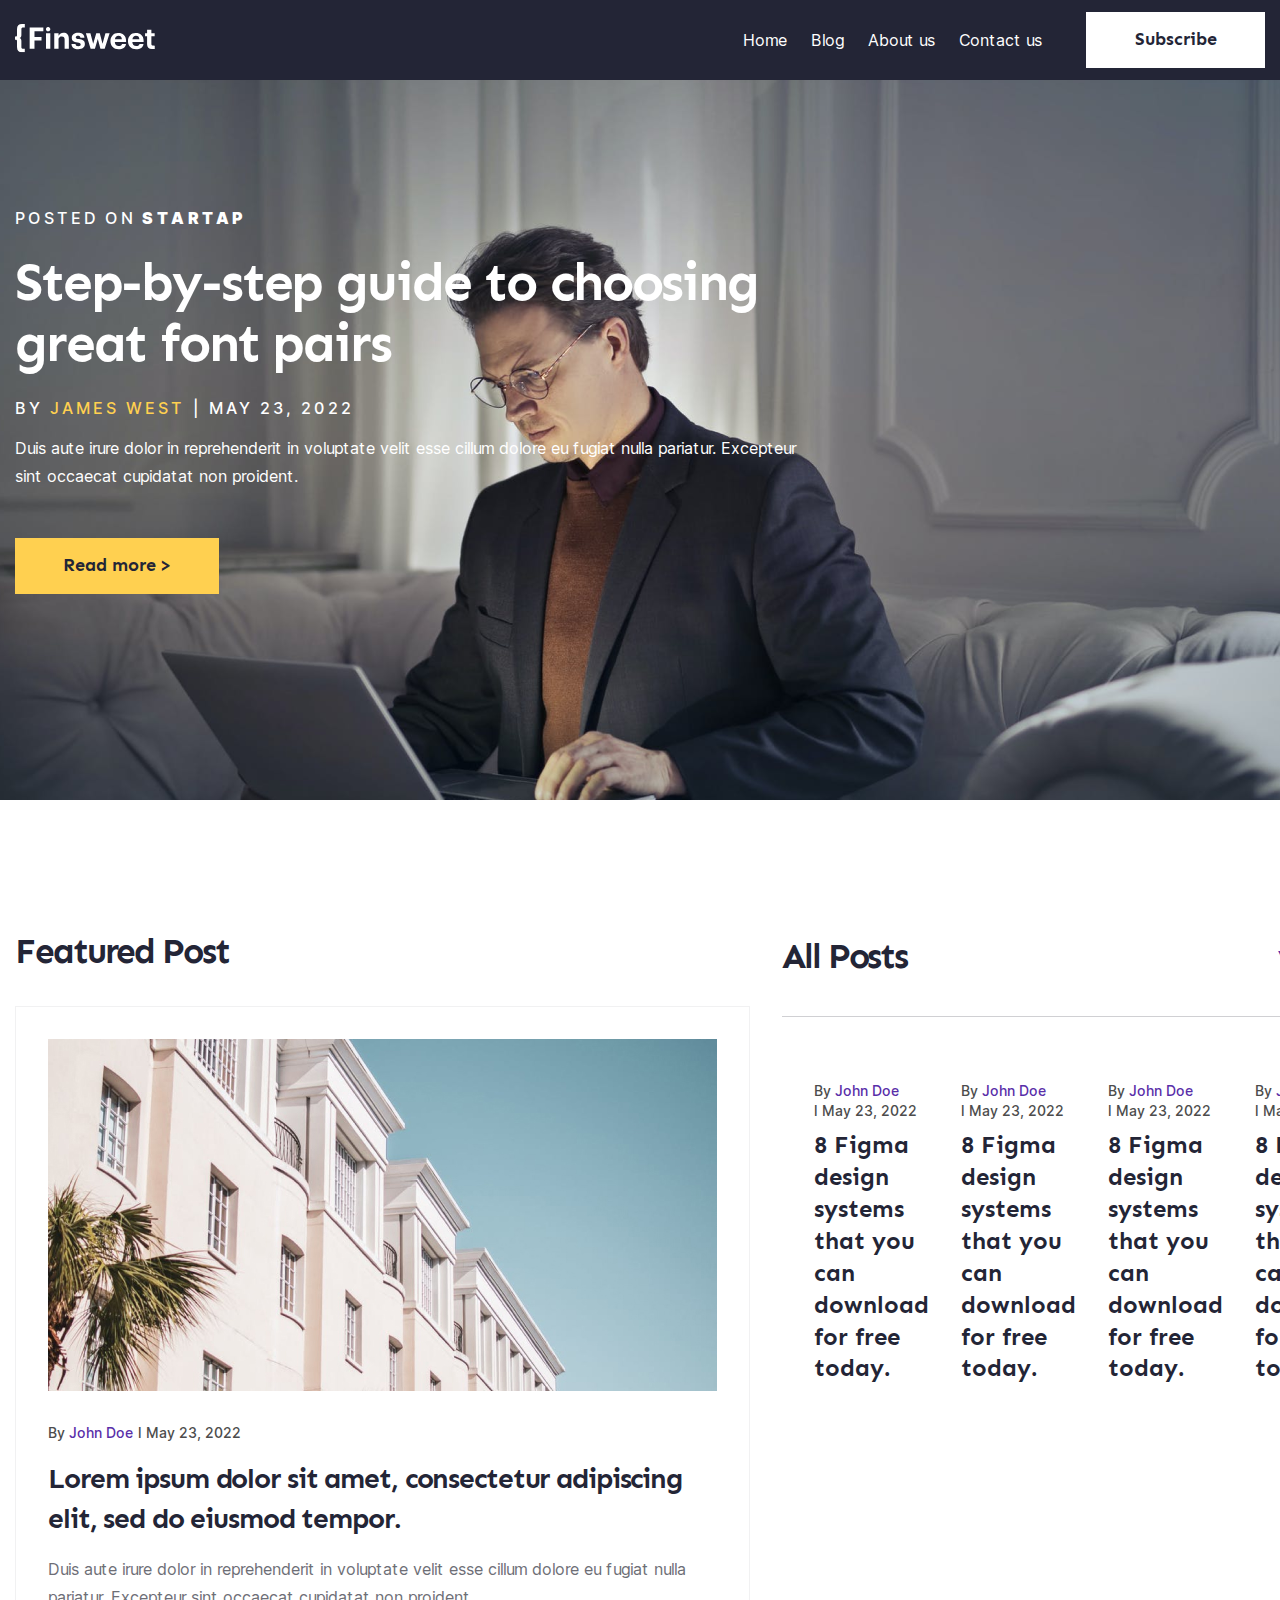
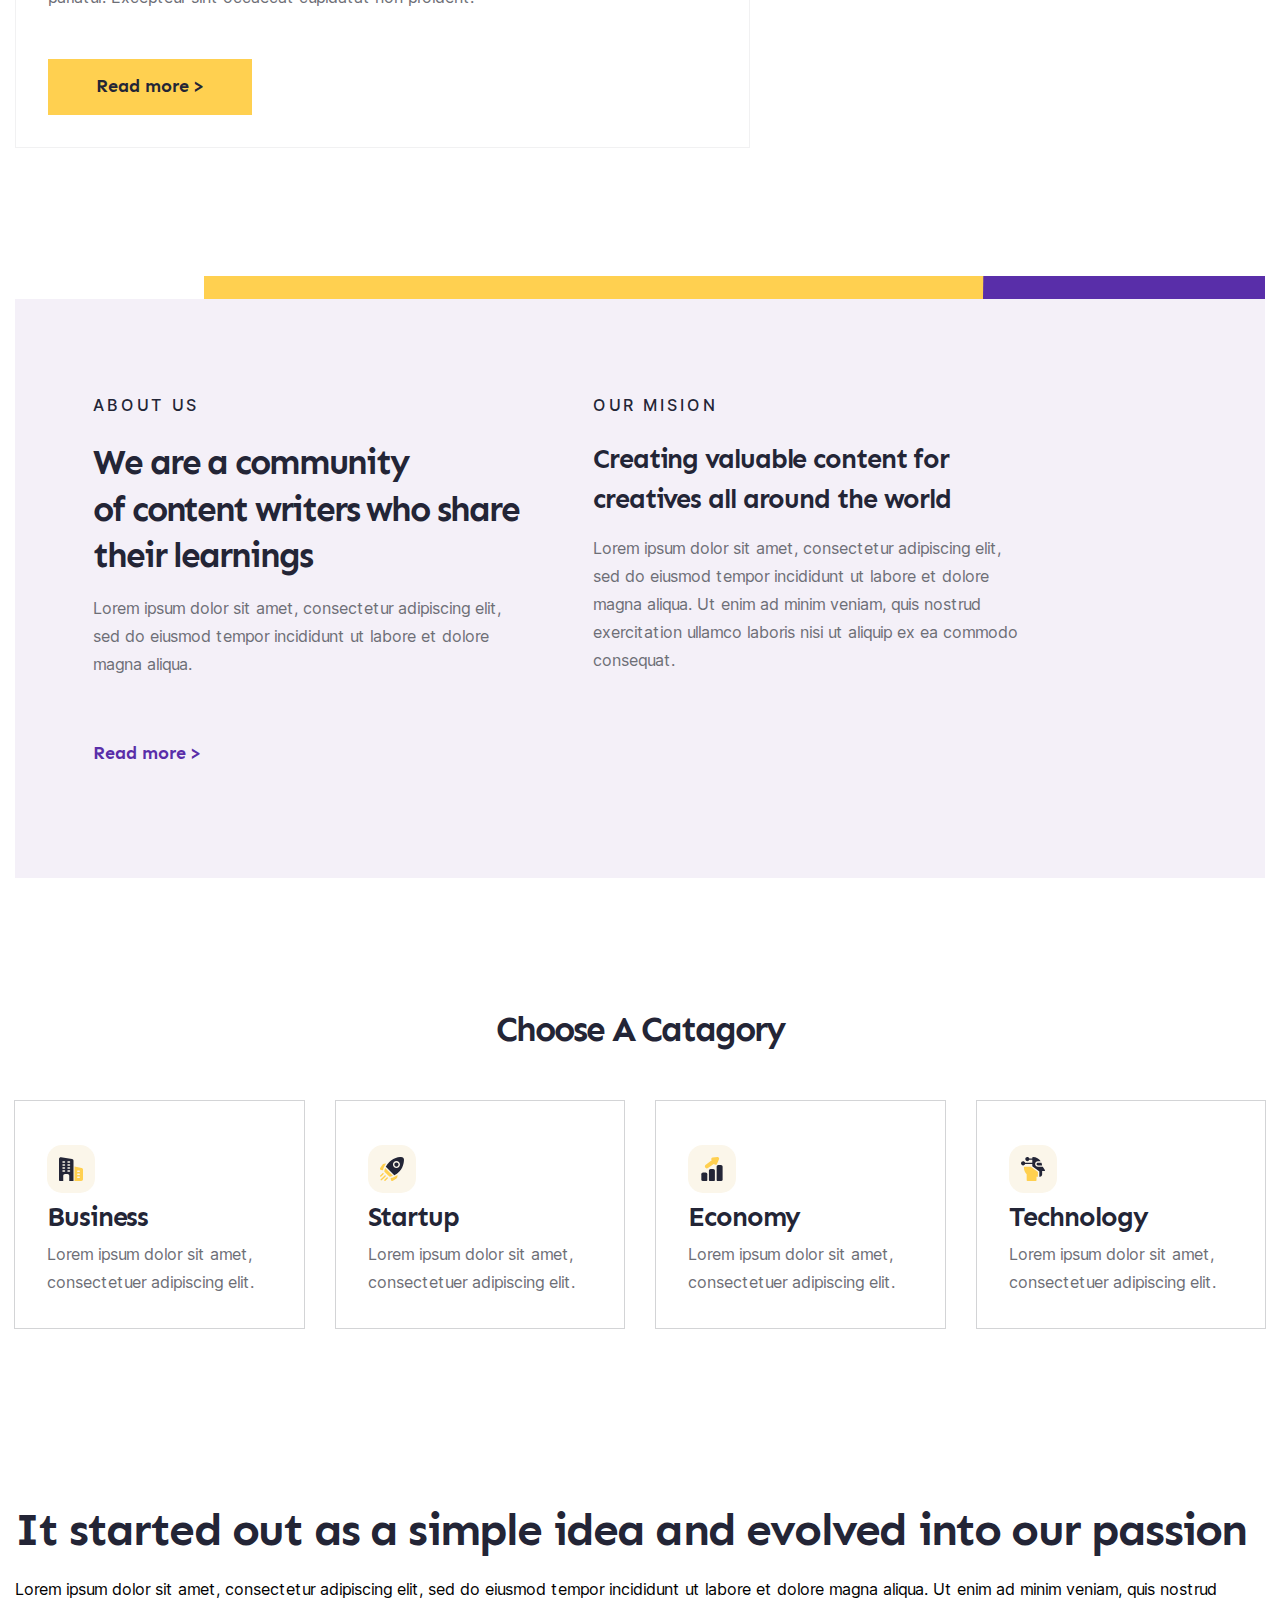
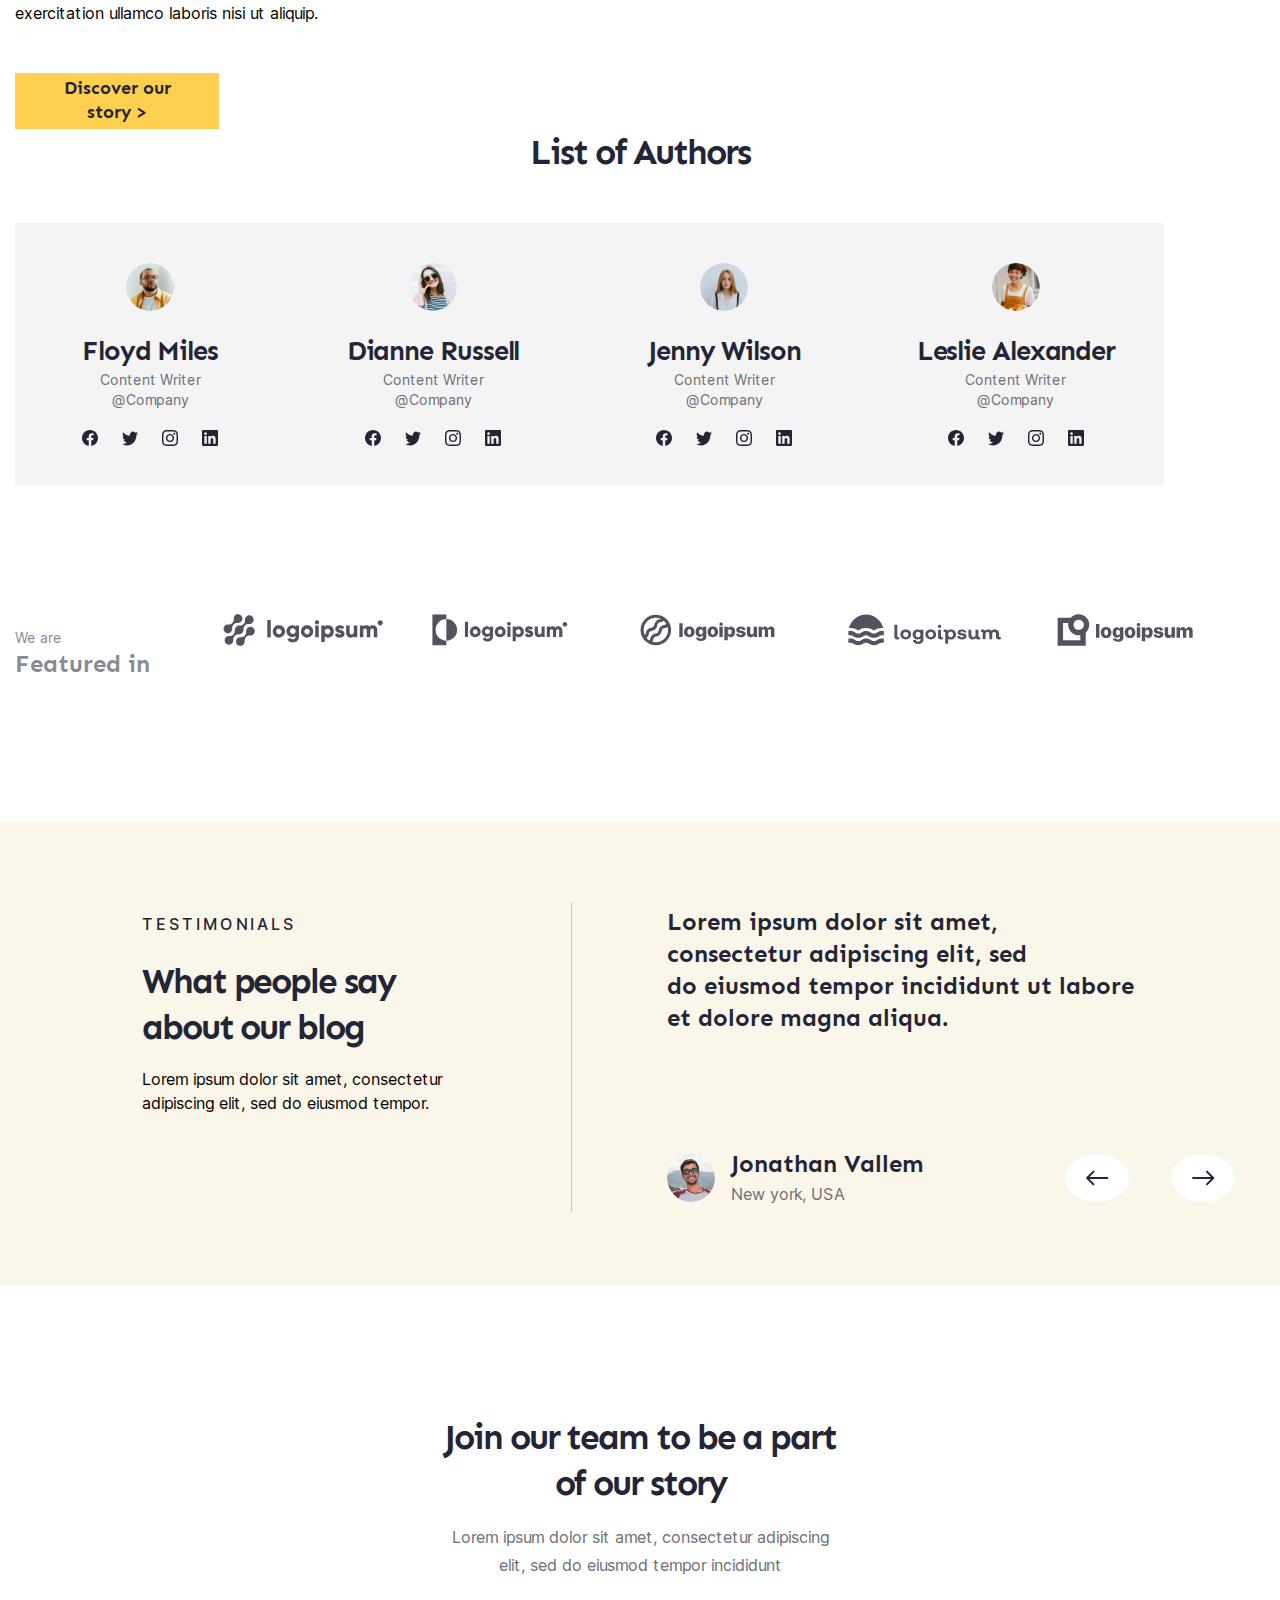
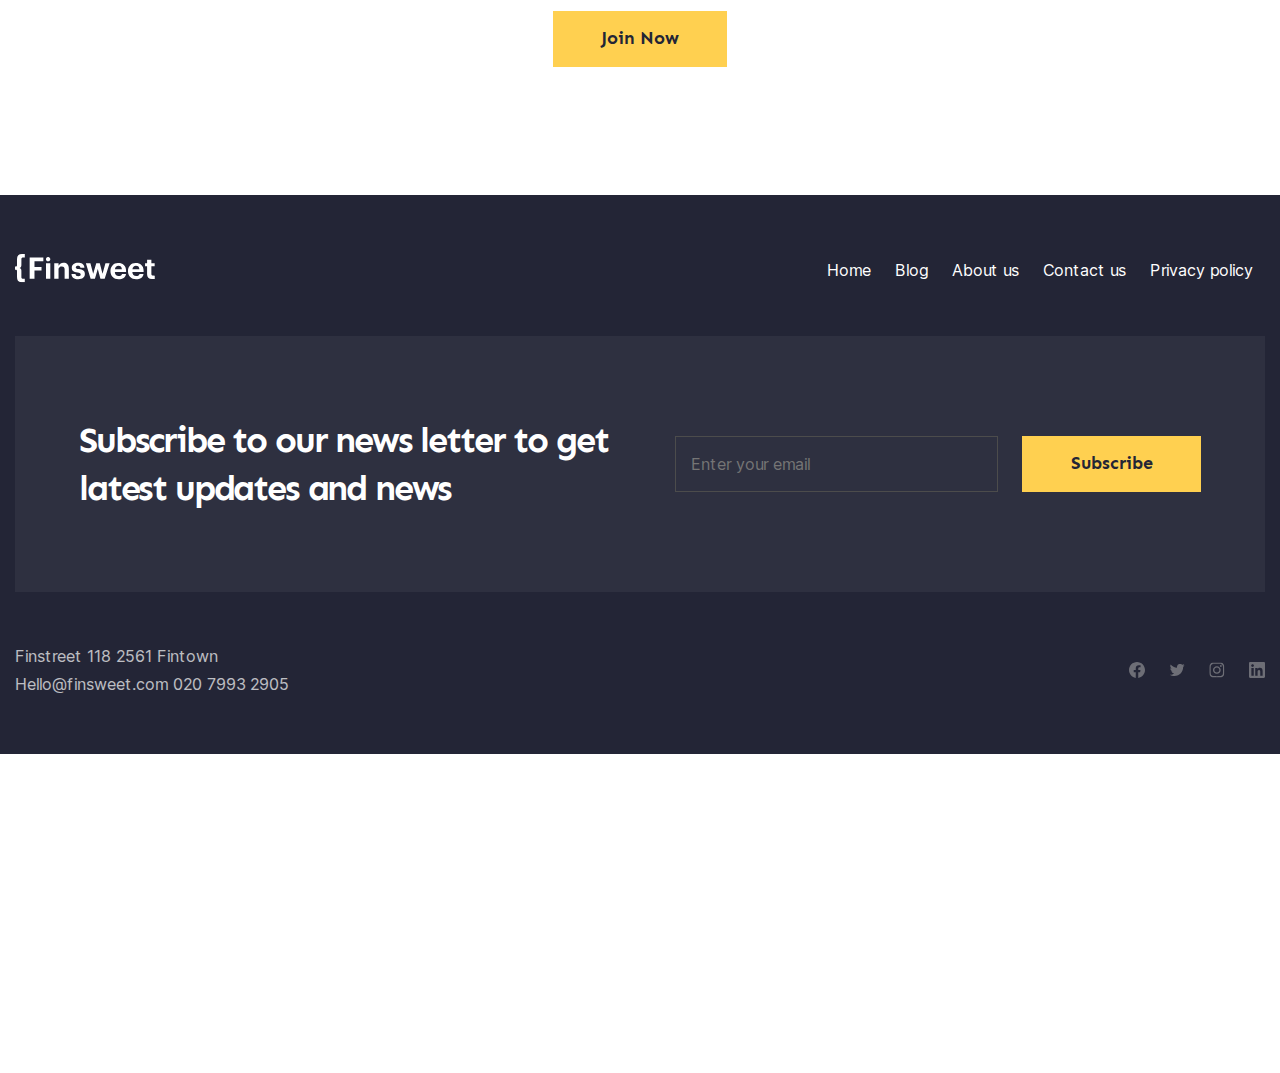
==== index.html @ 58b9c15f "Фул сайт" ====
<!DOCTYPE html>
<html lang="en">

<head>
    <meta charset="UTF-8">
    <meta name="viewport" content="width=device-width, initial-scale=1.0">
    <title>Finsweet</title>
    <link rel="stylesheet" href="css/normalize.css">
    <link rel="stylesheet" href="css/main.css">
    <script src="js/script.js" defer></script>
</head>

<body class="page-body">
    <header class="header">
        <div class="container header__container">
            <a href="/" class="logo">
                <svg width="140" height="29" viewBox="0 0 140 29" fill="none" xmlns="http://www.w3.org/2000/svg">
                    <g clip-path="url(#clip0_1201_532)">
                        <path
                            d="M139.752 21.6557V25.1203H136.846C133.745 25.0228 132.088 23.3481 132.088 20.2026V12.2899H130.059V9.25068H132.088V5.84814H136.376V9.21523H139.655V12.2456H136.376V19.7773C136.376 20.7962 136.58 21.6114 138.148 21.6114L139.752 21.6557Z"
                            fill="white" />
                        <path
                            d="M112.965 17.2163V16.9859C112.919 15.9668 113.074 14.9486 113.422 13.9896C113.77 13.0305 114.303 12.1496 114.992 11.3972C115.681 10.6449 116.512 10.0359 117.437 9.60515C118.362 9.17443 119.362 8.93046 120.382 8.88721C120.585 8.88721 120.798 8.88721 121.002 8.88721C125.051 8.88721 128.604 11.2442 128.604 16.8619V18.0581H117.351C117.466 20.6454 118.866 22.1075 121.223 22.1075C123.252 22.1075 124.2 21.2214 124.475 19.9277H128.525C128.028 23.3037 125.335 25.1821 121.073 25.1821C116.394 25.1467 112.965 22.1872 112.965 17.2163ZM124.387 15.3467C124.236 12.9897 123.049 11.8556 120.984 11.8556C118.919 11.8556 117.732 13.1315 117.44 15.3467H124.387Z"
                            fill="white" />
                        <path
                            d="M95.4573 17.2163V16.9859C95.4108 15.9683 95.5654 14.9514 95.9122 13.9935C96.259 13.0356 96.7912 12.1554 97.4783 11.4033C98.1654 10.6511 98.994 10.0418 99.9168 9.61008C100.839 9.17836 101.838 8.93272 102.856 8.88721C103.06 8.88721 103.272 8.88721 103.476 8.88721C107.526 8.88721 111.088 11.2442 111.088 16.8619V18.0581H99.8433C99.9585 20.6454 101.359 22.1075 103.716 22.1075C105.745 22.1075 106.693 21.2214 106.967 19.9277H111.017C110.512 23.3037 107.818 25.1821 103.556 25.1821C98.8864 25.1467 95.4573 22.1872 95.4573 17.2163ZM106.879 15.3467C106.728 12.9897 105.541 11.8556 103.476 11.8556C101.412 11.8556 100.26 13.167 99.932 15.3378L106.879 15.3467Z"
                            fill="white" />
                        <path
                            d="M70.8867 9.21533H75.4234L78.1968 19.7242L81.2361 9.21533H84.7804L87.5272 19.7242L90.4513 9.21533H94.607L89.6804 24.828H85.4272L82.769 15.028L79.9247 24.828H75.6184L70.8867 9.21533Z"
                            fill="white" />
                        <path
                            d="M56.4688 19.9191H60.5181C60.7042 21.328 61.4042 22.1343 63.265 22.1343C64.9308 22.1343 65.7017 21.5052 65.7017 20.4331C65.7017 19.3609 64.8156 18.909 62.5472 18.59C58.3915 17.9609 56.7877 16.7647 56.7877 13.7166C56.7877 10.4647 59.765 8.85205 62.9903 8.85205C66.4548 8.85205 69.0688 10.1103 69.4409 13.6989H65.4447C65.4192 13.4215 65.339 13.1518 65.2087 12.9056C65.0784 12.6593 64.9006 12.4414 64.6855 12.2642C64.4705 12.0871 64.2225 11.9543 63.9559 11.8736C63.6892 11.7928 63.4092 11.7657 63.132 11.7938H62.9991C61.5991 11.7938 60.7839 12.4495 60.7839 13.4065C60.7839 14.3634 61.5371 14.7799 63.8232 15.1077C67.7042 15.6926 69.8751 16.6761 69.8751 20.0166C69.8751 23.3571 67.4206 25.147 63.3093 25.147C59.1979 25.147 56.5839 23.2951 56.4688 19.9191Z"
                            fill="white" />
                        <path
                            d="M39.2617 9.21514H43.5503V11.6873C44.0337 10.7799 44.7674 10.0304 45.6643 9.52772C46.5612 9.02509 47.5835 8.79051 48.6098 8.85185C51.6491 8.85185 53.8554 10.7038 53.8554 14.9303V24.8632H49.6199V15.5506C49.6199 13.4329 48.7959 12.4227 46.882 12.4227C46.4774 12.3875 46.0699 12.4325 45.6829 12.5552C45.2958 12.6779 44.9368 12.8758 44.6264 13.1376C44.316 13.3995 44.0604 13.72 43.8742 14.0809C43.688 14.4417 43.5749 14.8358 43.5415 15.2405C43.5193 15.4288 43.5193 15.6192 43.5415 15.8076V24.8278H39.2617V9.21514Z"
                            fill="white" />
                        <path
                            d="M30.9858 5.28988C30.9703 4.86229 31.0819 4.4397 31.3067 4.07562C31.5315 3.71153 31.8592 3.42233 32.2484 3.24462C32.6377 3.06691 33.0709 3.00868 33.4932 3.07731C33.9155 3.14594 34.308 3.33834 34.6209 3.63016C34.9338 3.92197 35.1531 4.30007 35.2511 4.71659C35.349 5.13311 35.3211 5.56932 35.171 5.96998C35.0208 6.37065 34.7552 6.71776 34.4076 6.96737C34.0601 7.21697 33.6463 7.35785 33.2187 7.37216H33.139C32.8736 7.38896 32.6074 7.35319 32.3559 7.2669C32.1043 7.18062 31.8723 7.04551 31.673 6.86934C31.4738 6.69317 31.3113 6.4794 31.1949 6.24028C31.0785 6.00117 31.0105 5.74143 30.9947 5.47596C30.9873 5.41422 30.9843 5.35204 30.9858 5.28988ZM30.9858 9.2152H35.3187V24.8279H31.0035L30.9858 9.2152Z"
                            fill="white" />
                        <path
                            d="M14.6562 3.49121H28.355V7.27476H19.4942V12.9191H26.5119V16.5608H19.4854V24.8279H14.6562V3.49121Z"
                            fill="white" />
                        <path
                            d="M6.38861 10.4734C6.38861 11.8114 6.38861 13.4418 4.54557 14.1063C6.43291 14.7532 6.38861 16.1266 6.38861 17.562V22.8785C6.38861 23.8886 6.7962 24.5 7.52279 24.6506C7.68244 24.7045 7.85064 24.7285 8.01899 24.7215H9.79114V28.2658H6.86709C3.7481 28.2658 2.02911 26.4937 2.02911 23.2063V16.9152C2.00699 16.5922 1.86458 16.2893 1.63 16.0662C1.39541 15.8431 1.08571 15.716 0.762025 15.7101H0V12.6H0.762025C1.09216 12.5956 1.40796 12.4644 1.64388 12.2334C1.87981 12.0024 2.01776 11.6895 2.02911 11.3595V4.97975C2.02911 1.74557 3.71266 0 6.86709 0H9.81772V3.49114H8.04557C7.87702 3.49163 7.70958 3.51854 7.54937 3.57089C6.82278 3.75696 6.41519 4.35949 6.41519 5.34304L6.38861 10.4734Z"
                            fill="white" />
                    </g>
                    <defs>
                        <clipPath id="clip0_1201_532">
                            <rect width="140" height="28.3544" fill="white" />
                        </clipPath>
                    </defs>
                </svg>
            </a>
            <div class="header__content">
                <nav class="nav">
                    <ul class="list-reset nav__list">
                        <li class="nav__item">
                            <a href="/" class="nav__link">Home</a>
                        </li>
                        <li class="nav__item">
                            <a href="/blog.html" class="nav__link">Blog</a>
                        </li>
                        <li class="nav__item">
                            <a href="/about-us.html" class="nav__link">About us</a>
                        </li>
                        <li class="nav__item">
                            <a href="/contact-us.html" class="nav__link">Contact us</a>
                        </li>
                    </ul>
                </nav>
                <div class="burger__container">
                    <div class="burger">
                        <span class="burger__line"></span>
                        <span class="burger__line"></span>
                        <span class="burger__line"></span>
                    </div>
                </div>
                <button class="btn btn-reset subscribe-btn header__btn">Subscribe</button>
            </div>
        </div>
    </header>
    <main class="page">
        <section class="hero">
            <div class="container">
                <div class="hero__content">
                    <div class="hero__text">
                        <h3 class="title title--16">
                            POSTED ON&nbsp;<span class="startap">STARTAP</span>
                        </h3>
                        <h1 class="title title--56">
                            Step-by-step guide to&nbsp;choosing great font pairs
                        </h1>
                        <h3 class="title title--16 title--mb-16">
                            By&nbsp;<span class="author-james">James West</span>&nbsp;| May&nbsp;23, 2022
                        </h3>
                        <p class="hero__descr">
                            Duis aute irure dolor in reprehenderit in voluptate velit esse cillum dolore eu fugiat nulla
                            pariatur. Excepteur sint occaecat cupidatat non proident.
                        </p>
                    </div>
                    <a href="#!" class="btn btn-reset read-more-btn">
                        Read more&nbsp;>
                    </a>
                </div>
            </div>
        </section>
        <section class="posts">
            <div class="container posts__container">
                <div class="featured-posts">
                    <h2 class="title title--36">
                        Featured Post
                    </h2>
                    <div class="featured-post">
                        <img src="img/post-image.jpg" srcset="img/post-image_2x.jpg 2x" aria-hidden="true" width="669"
                            height="352" loading="lazy" alt="" class="post__image">
                        <div class="featured-post__content">
                            <h4 class="title author-title">
                                By&nbsp;<span class="author-john">John Doe</span> l&nbsp;May&nbsp;23, 2022
                            </h4>
                            <h3 class="title post__title">
                                Lorem ipsum dolor sit amet, consectetur adipiscing elit, sed do&nbsp;eiusmod tempor.
                            </h3>
                            <p class="post__descr">
                                Duis aute irure dolor in&nbsp;reprehenderit in&nbsp;voluptate velit esse cillum dolore
                                eu&nbsp;fugiat nulla pariatur. Excepteur sint occaecat cupidatat non proident.
                            </p>
                            <a href="#!" class="btn btn-reset read-more-btn">
                                Read more&nbsp;>
                            </a>
                        </div>
                    </div>
                </div>
                <div class="all-posts">
                    <div class="all-posts__title">
                        <h2 class="title title--36">
                            All Posts
                        </h2>
                        <a href="#!" class="link-reset btn view-all-btn">View all</a>
                    </div>
                    <ul class="list-reset posts__list">
                        <li class="post__item">
                            <article class="post__card">
                                <h4 class="title author-title">
                                    By&nbsp;<span class="author-john">John Doe</span>
                                    l&nbsp;May&nbsp;23, 2022
                                </h4>
                                <p class="post-card__descr">
                                    <a href="/blog.html" class="link-reset post__link">
                                        8&nbsp;Figma design systems that you can download for free today.
                                    </a>
                                </p>
                            </article>
                        </li>
                        <li class="post__item">
                            <article class="post__card">
                                <h4 class="title author-title">
                                    By&nbsp;<span class="author-john">John Doe</span>
                                    l&nbsp;May&nbsp;23, 2022
                                </h4>
                                <p class="post-card__descr">
                                    <a href="/blog.html" class="link-reset post__link">
                                        8&nbsp;Figma design systems that you can download for free today.
                                    </a>
                                </p>
                            </article>
                        </li>
                        <li class="post__item">
                            <article class="post__card">
                                <h4 class="title author-title">
                                    By&nbsp;<span class="author-john">John Doe</span>
                                    l&nbsp;May&nbsp;23, 2022
                                </h4>
                                <p class="post-card__descr">
                                    <a href="/blog.html" class="link-reset post__link">
                                        8&nbsp;Figma design systems that you can download for free today.
                                    </a>
                                </p>
                            </article>
                        </li>
                        <li class="post__item">
                            <article class="post__card">
                                <h4 class="title author-title">
                                    By&nbsp;<span class="author-john">John Doe</span>
                                    l&nbsp;May&nbsp;23, 2022
                                </h4>
                                <p class="post-card__descr">
                                    <a href="/blog.html" class="link-reset post__link">
                                        8&nbsp;Figma design systems that you can download for free today.
                                    </a>
                                </p>
                            </article>
                        </li>
                    </ul>
                </div>
            </div>
        </section>
        <section class="about-us">
            <div class="container about-us__container">
                <div class="rects__container">
                    <svg width="1061" height="23" viewBox="0 0 1061 23" fill="none" xmlns="http://www.w3.org/2000/svg">
                        <path d="M0 23H843L842.094 0H0V23Z" fill="#FFD050" />
                        <path d="M779 23H1061V0H779.303L779 23Z" fill="#592EA9" />
                    </svg>
                </div>
                <div class="about-us__content">
                    <div class="about__card">
                        <h4 class="title title--16">ABOUT US</h4>
                        <h3 class="title title--36">We&nbsp;are a&nbsp;community of&nbsp;content writers who share their
                            learnings</h3>
                        <p class="about__descr">Lorem ipsum dolor sit amet, consectetur adipiscing elit, sed
                            do&nbsp;eiusmod tempor incididunt ut&nbsp;labore et&nbsp;dolore magna aliqua.</p>
                        <button class="btn btn-reset read-more-btn">
                            Read more&nbsp;>
                        </button>
                    </div>
                    <div class="about__card">
                        <h4 class="title title--16">Our mision</h4>
                        <h3 class="title title--28">Creating valuable content for creatives all around the world</h3>
                        <p class="about__descr">Lorem ipsum dolor sit amet, consectetur adipiscing elit, sed
                            do&nbsp;eiusmod tempor incididunt ut&nbsp;labore et&nbsp;dolore magna aliqua. Ut&nbsp;enim
                            ad&nbsp;minim veniam, quis nostrud exercitation ullamco laboris nisi ut&nbsp;aliquip
                            ex&nbsp;ea&nbsp;commodo consequat.</p>
                    </div>
                </div>
            </div>
        </section>
        <section class="categories">
            <div class="container categories__container">
                <h2 class="title title--36">Choose A&nbsp;Catagory</h2>
                <ul class="list-reset categories__list">
                    <li class="categories__item business">
                        <svg width="48" height="48" viewBox="0 0 48 48" fill="none" xmlns="http://www.w3.org/2000/svg">
                            <path
                                d="M25.0305 13.914L14.04 12.2445C13.53 12.165 13.0095 12.3045 12.6195 12.6345C12.2295 12.975 12 13.464 12 13.974V35.0445C12 35.595 12.45 36.045 13.0005 36.045H16.251V30.795C16.251 29.8245 17.031 29.0445 18.0015 29.0445H20.502C21.4725 29.0445 22.2525 29.8245 22.2525 30.795V36.045H26.502V15.645C26.5005 14.784 25.8795 14.055 25.0305 13.914ZM17.5005 26.7945H16.0005C15.5865 26.7945 15.2505 26.4585 15.2505 26.0445C15.2505 25.6305 15.5865 25.2945 16.0005 25.2945H17.5005C17.9145 25.2945 18.2505 25.6305 18.2505 26.0445C18.2505 26.4585 17.9145 26.7945 17.5005 26.7945ZM17.5005 23.7945H16.0005C15.5865 23.7945 15.2505 23.4585 15.2505 23.0445C15.2505 22.6305 15.5865 22.2945 16.0005 22.2945H17.5005C17.9145 22.2945 18.2505 22.6305 18.2505 23.0445C18.2505 23.4585 17.9145 23.7945 17.5005 23.7945ZM17.5005 20.7945H16.0005C15.5865 20.7945 15.2505 20.4585 15.2505 20.0445C15.2505 19.6305 15.5865 19.2945 16.0005 19.2945H17.5005C17.9145 19.2945 18.2505 19.6305 18.2505 20.0445C18.2505 20.4585 17.9145 20.7945 17.5005 20.7945ZM17.5005 17.7945H16.0005C15.5865 17.7945 15.2505 17.4585 15.2505 17.0445C15.2505 16.6305 15.5865 16.2945 16.0005 16.2945H17.5005C17.9145 16.2945 18.2505 16.6305 18.2505 17.0445C18.2505 17.4585 17.9145 17.7945 17.5005 17.7945ZM22.5 26.7945H21C20.586 26.7945 20.25 26.4585 20.25 26.0445C20.25 25.6305 20.586 25.2945 21 25.2945H22.5C22.914 25.2945 23.25 25.6305 23.25 26.0445C23.25 26.4585 22.914 26.7945 22.5 26.7945ZM22.5 23.7945H21C20.586 23.7945 20.25 23.4585 20.25 23.0445C20.25 22.6305 20.586 22.2945 21 22.2945H22.5C22.914 22.2945 23.25 22.6305 23.25 23.0445C23.25 23.4585 22.914 23.7945 22.5 23.7945ZM22.5 20.7945H21C20.586 20.7945 20.25 20.4585 20.25 20.0445C20.25 19.6305 20.586 19.2945 21 19.2945H22.5C22.914 19.2945 23.25 19.6305 23.25 20.0445C23.25 20.4585 22.914 20.7945 22.5 20.7945ZM22.5 17.7945H21C20.586 17.7945 20.25 17.4585 20.25 17.0445C20.25 16.6305 20.586 16.2945 21 16.2945H22.5C22.914 16.2945 23.25 16.6305 23.25 17.0445C23.25 17.4585 22.914 17.7945 22.5 17.7945Z"
                                fill="#232536" />
                            <path
                                d="M34.6205 22.887L27.5 21.396V36.045H34.25C35.2145 36.045 36.0005 35.2605 36.0005 34.2945V24.597C36.0005 23.7705 35.4365 23.067 34.6205 22.887ZM32.2505 33.045H30.7505C30.3365 33.045 30.0005 32.709 30.0005 32.295C30.0005 31.881 30.3365 31.545 30.7505 31.545H32.2505C32.6645 31.545 33.0005 31.881 33.0005 32.295C33.0005 32.709 32.6645 33.045 32.2505 33.045ZM32.2505 30.045H30.7505C30.3365 30.045 30.0005 29.709 30.0005 29.295C30.0005 28.881 30.3365 28.545 30.7505 28.545H32.2505C32.6645 28.545 33.0005 28.881 33.0005 29.295C33.0005 29.709 32.6645 30.045 32.2505 30.045ZM32.2505 27.045H30.7505C30.3365 27.045 30.0005 26.709 30.0005 26.295C30.0005 25.881 30.3365 25.545 30.7505 25.545H32.2505C32.6645 25.545 33.0005 25.881 33.0005 26.295C33.0005 26.709 32.6645 27.045 32.2505 27.045Z"
                                fill="#FFD050" />
                        </svg>
                        <h3 class="title title--28">Business</h3>
                        <p class="category__descr">
                            Lorem ipsum dolor sit amet, consectetuer adipiscing elit.
                        </p>
                    </li>
                    <li class="categories__item startup">
                        <svg width="23" height="23" viewBox="0 0 23 23" fill="none" xmlns="http://www.w3.org/2000/svg">
                            <g clip-path="url(#clip0_533_2350)">
                                <path
                                    d="M5.85054 6.21143L3.85792 6.36537C3.30345 6.40823 2.80963 6.69882 2.50299 7.16264L0.204943 10.6383C-0.0276155 10.99 -0.0645859 11.4302 0.105981 11.8158C0.276593 12.2014 0.627205 12.4702 1.04385 12.5347L2.86834 12.8173C3.29514 10.5523 4.31683 8.29295 5.85054 6.21143V6.21143Z"
                                    fill="#FFD050" />
                                <path
                                    d="M10.1836 20.1316L10.4662 21.9561C10.5307 22.3728 10.7995 22.7234 11.185 22.8939C11.3454 22.9649 11.5152 22.9999 11.6842 22.9999C11.9215 22.9999 12.1572 22.9308 12.3626 22.795L15.8384 20.497C16.3022 20.1903 16.5928 19.6964 16.6355 19.142L16.7895 17.1494C14.7079 18.6832 12.4486 19.7049 10.1836 20.1316V20.1316Z"
                                    fill="#FFD050" />
                                <path
                                    d="M9.49658 18.8665C9.55992 18.8665 9.62362 18.8613 9.68718 18.8507C10.6361 18.6921 11.5507 18.4248 12.4232 18.0749L4.92442 10.5762C4.57457 11.4486 4.30729 12.3632 4.14863 13.3122C4.0861 13.6862 4.21156 14.0673 4.4797 14.3355L8.66387 18.5196C8.8865 18.7422 9.18698 18.8665 9.49658 18.8665Z"
                                    fill="#FFD050" />
                                <path
                                    d="M21.1661 10.1973C23.0011 6.64969 23.069 2.90072 22.9731 1.14249C22.9403 0.540047 22.46 0.0597456 21.8575 0.026908C21.5712 0.0112753 21.2319 0 20.8495 0C18.8835 0 15.7726 0.297785 12.8027 1.83397C10.4424 3.0548 7.34745 5.74295 5.52148 9.27566C5.54305 9.29251 5.56411 9.31039 5.58397 9.33025L13.6698 17.4161C13.6897 17.436 13.7075 17.457 13.7244 17.4786C17.2571 15.6525 19.9453 12.5576 21.1661 10.1973V10.1973ZM13.3731 4.86231C14.6866 3.54876 16.8241 3.54862 18.1377 4.86231C18.7741 5.49862 19.1245 6.34472 19.1245 7.24463C19.1245 8.14454 18.7741 8.99064 18.1377 9.62695C17.481 10.2837 16.618 10.6121 15.7554 10.6122C14.8925 10.6122 14.03 10.2838 13.3731 9.62695C12.7367 8.99064 12.3863 8.14454 12.3863 7.24463C12.3863 6.34472 12.7367 5.49862 13.3731 4.86231V4.86231Z"
                                    fill="#232536" />
                                <path
                                    d="M14.3264 8.67403C15.1146 9.46219 16.3971 9.46223 17.1853 8.67403C17.5671 8.29219 17.7773 7.78458 17.7773 7.24462C17.7773 6.70466 17.5671 6.19704 17.1853 5.81525C16.7912 5.42115 16.2735 5.22412 15.7559 5.22412C15.2382 5.22412 14.7205 5.42115 14.3265 5.81525C13.9447 6.19704 13.7344 6.70466 13.7344 7.24462C13.7344 7.78458 13.9447 8.29224 14.3264 8.67403Z"
                                    fill="#232536" />
                                <path
                                    d="M0.687523 18.9539C0.859978 18.9539 1.03243 18.8881 1.16396 18.7565L3.36392 16.5565C3.62708 16.2934 3.62708 15.8668 3.36392 15.6036C3.10082 15.3405 2.67415 15.3405 2.411 15.6036L0.211036 17.8036C-0.0521162 18.0667 -0.0521162 18.4934 0.211036 18.7565C0.342612 18.8881 0.515067 18.9539 0.687523 18.9539Z"
                                    fill="#FFD050" />
                                <path
                                    d="M5.37991 17.6202C5.1168 17.3571 4.69014 17.3571 4.42698 17.6202L0.197364 21.8498C-0.0657881 22.113 -0.0657881 22.5396 0.197364 22.8028C0.32894 22.9343 0.501395 23.0001 0.673851 23.0001C0.846306 23.0001 1.01876 22.9343 1.15029 22.8027L5.37987 18.5731C5.64306 18.31 5.64306 17.8834 5.37991 17.6202V17.6202Z"
                                    fill="#FFD050" />
                                <path
                                    d="M6.4422 19.6358L4.24229 21.8358C3.97913 22.099 3.97913 22.5256 4.24229 22.7887C4.37386 22.9203 4.54632 22.9861 4.71873 22.9861C4.89114 22.9861 5.06364 22.9203 5.19517 22.7887L7.39513 20.5888C7.65828 20.3256 7.65828 19.899 7.39513 19.6358C7.13202 19.3727 6.70535 19.3727 6.4422 19.6358Z"
                                    fill="#FFD050" />
                            </g>
                            <defs>
                                <clipPath id="clip0_533_2350">
                                    <rect width="23" height="23" fill="white" />
                                </clipPath>
                            </defs>
                        </svg>
                        <h3 class="title title--28">Startup</h3>
                        <p class="category__descr">
                            Lorem ipsum dolor sit amet, consectetuer adipiscing elit.
                        </p>
                    </li>
                    <li class="categories__item economy">
                        <svg width="23" height="24" viewBox="0 0 23 24" fill="none" xmlns="http://www.w3.org/2000/svg">
                            <g clip-path="url(#clip0_533_2312)">
                                <path
                                    d="M5.11557 15.4253H2.53171C1.5999 15.4253 0.841797 16.2179 0.841797 17.192V22.915C0.841797 23.5133 1.30738 24 1.87959 24H5.76759C6.33985 24 6.80544 23.5133 6.80544 22.915V17.1921C6.80544 16.2179 6.04738 15.4253 5.11557 15.4253Z"
                                    fill="#232536" />
                                <path
                                    d="M12.6996 11.9492H10.1157C9.18389 11.9492 8.42578 12.7418 8.42578 13.7159V22.9148C8.42578 23.5131 8.89137 23.9998 9.46363 23.9998H13.3516C13.9239 23.9998 14.3894 23.5131 14.3894 22.9148V13.7159C14.3894 12.7417 13.6314 11.9492 12.6996 11.9492Z"
                                    fill="#232536" />
                                <path
                                    d="M20.4261 7.98877H17.8423C16.9104 7.98877 16.1523 8.78133 16.1523 9.75545V22.9148C16.1523 23.5131 16.6179 23.9998 17.1901 23.9998H21.0781C21.6504 23.9998 22.1159 23.5131 22.1159 22.9148V9.75545C22.116 8.78133 21.3579 7.98877 20.4261 7.98877Z"
                                    fill="#232536" />
                                <path
                                    d="M18.3681 0.668159C18.052 0.201095 17.538 -0.0458895 16.9929 0.00642311L12.1128 0.478455C11.5678 0.53119 11.1059 0.872909 10.8771 1.39261C10.6483 1.91232 10.7004 2.50149 11.0165 2.96855L11.2889 3.37102L5.23176 7.74677L5.22557 7.75131C4.79576 8.06927 4.51015 8.54322 4.42133 9.0858C4.33251 9.62838 4.45106 10.1746 4.75519 10.624C5.05932 11.0733 5.51266 11.3719 6.03165 11.4648C6.1441 11.4849 6.25669 11.4949 6.36851 11.4949C6.77133 11.4949 7.1637 11.3657 7.49957 11.1184L13.5664 6.73572L13.8476 7.15108C14.1357 7.57666 14.588 7.8198 15.0783 7.8198C15.1261 7.8198 15.1743 7.81745 15.2228 7.81281C15.7677 7.76008 16.2297 7.41831 16.4585 6.89856L18.5076 2.2441C18.7364 1.7243 18.6843 1.13518 18.3681 0.668159Z"
                                    fill="#FFD050" />
                            </g>
                            <defs>
                                <clipPath id="clip0_533_2312">
                                    <rect width="22.9565" height="24" fill="white" />
                                </clipPath>
                            </defs>
                        </svg>
                        <h3 class="title title--28">Economy</h3>
                        <p class="category__descr">
                            Lorem ipsum dolor sit amet, consectetuer adipiscing elit.
                        </p>
                    </li>
                    <li class="categories__item technology">
                        <svg width="24" height="24" viewBox="0 0 24 24" fill="none" xmlns="http://www.w3.org/2000/svg">
                            <g clip-path="url(#clip0_533_2339)">
                                <path
                                    d="M15.5176 7.03125C15.5176 7.80647 16.1486 8.4375 16.9238 8.4375H21.1042C21.0283 7.44788 20.7988 6.50213 20.4316 5.625H16.9238C16.1486 5.625 15.5176 6.25603 15.5176 7.03125Z"
                                    fill="#232536" />
                                <path
                                    d="M6.37695 24H14.8145C15.2031 24 15.5176 23.6855 15.5176 23.2969V19.6875H16.9238V15.1172L9.893 9.84375H3.56445C3.17581 9.84375 2.86133 10.1582 2.86133 10.5469C2.86133 13.0373 3.88236 15.4228 5.67383 17.1428V23.2969C5.67383 23.6855 5.98831 24 6.37695 24Z"
                                    fill="#FFD050" />
                                <path
                                    d="M12.002 0C11.6133 0 11.2988 0.314484 11.2988 0.703125V1.40625H8.35681C8.06558 0.589594 7.29242 0 6.37695 0C5.2138 0 4.26758 0.946219 4.26758 2.10938C4.26758 3.27253 5.2138 4.21875 6.37695 4.21875C7.29242 4.21875 8.06558 3.62916 8.35681 2.8125H11.2988V5.625H4.13806C3.84683 4.80834 3.07367 4.21875 2.1582 4.21875C0.995047 4.21875 0.00195312 5.16497 0.00195312 6.32812C0.00195312 7.49128 0.995047 8.4375 2.1582 8.4375C3.07367 8.4375 3.84683 7.84791 4.13806 7.03125H11.2988V9.14095L18.0485 14.2033C18.2257 14.3358 18.3301 14.5445 18.3301 14.7656V19.6875H19.0332C20.1964 19.6875 21.1426 18.7413 21.1426 17.5781V14.0625H23.2988C23.5584 14.0625 23.7966 13.9197 23.9189 13.691C24.0411 13.4624 24.0274 13.185 23.8839 12.9693L21.7533 9.84375H16.9238C15.3727 9.84375 14.1113 8.58239 14.1113 7.03125C14.1113 5.48011 15.3727 4.21875 16.9238 4.21875H19.6897C18.0628 1.68647 15.2291 0 12.002 0V0Z"
                                    fill="#232536" />
                            </g>
                            <defs>
                                <clipPath id="clip0_533_2339">
                                    <rect width="24" height="24" fill="white" />
                                </clipPath>
                            </defs>
                        </svg>
                        <h3 class="title title--28">Technology</h3>
                        <p class="category__descr">
                            Lorem ipsum dolor sit amet, consectetuer adipiscing elit.
                        </p>
                    </li>
                </ul>
            </div>
        </section>
        <section class="why-started">
            <div class="container why-started__container">
                <div class="why-started__text">
                    <h4 class="title title--16">
                        Why we&nbsp;started
                    </h4>
                    <h1 class="title title--48">
                        It&nbsp;started out as&nbsp;a&nbsp;simple idea and evolved into our passion </h1>
                    <p class="why-started__descr">
                        Lorem ipsum dolor sit amet, consectetur adipiscing elit, sed do&nbsp;eiusmod tempor incididunt
                        ut
                        labore et&nbsp;dolore magna aliqua. Ut&nbsp;enim ad&nbsp;minim veniam, quis nostrud exercitation
                        ullamco
                        laboris nisi ut&nbsp;aliquip.
                    </p>
                    <button class="btn btn-reset read-more-btn discover__btn">Discover our story &gt;</button>
                </div>
            </div>
        </section>
        <section class="list-of-authors">
            <div class="container list-of-authors__container">
                <h2 class="title title--36">List of Authors</h2>
                <ul class="list-reset authors__list">
                    <li class="author">
                        <article class="author__card">
                            <img src="./img/floyd.jpg" srcset="./img/floyd_2x.jpg 2x" loading="lazy"
                                aria-hidden="true" alt="" class="author__image">
                            <h3 class="title title--28 author__name">
                                Floyd Miles
                            </h3>
                            <p class="author__descr">
                                Content Writer @Company
                            </p>
                            <ul class="list-reset social">
                                <li class="social__item">
                                    <a href="#!" class="social__link">
                                        <svg width="16" height="16" viewBox="0 0 16 16" fill="none"
                                            xmlns="http://www.w3.org/2000/svg">
                                            <path
                                                d="M16 8C16 3.58172 12.4183 0 8 0C3.58172 0 0 3.58172 0 8C0 11.993 2.92547 15.3027 6.75 15.9028V10.3125H4.71875V8H6.75V6.2375C6.75 4.2325 7.94438 3.125 9.77172 3.125C10.6467 3.125 11.5625 3.28125 11.5625 3.28125V5.25H10.5538C9.56 5.25 9.25 5.86672 9.25 6.5V8H11.4688L11.1141 10.3125H9.25V15.9028C13.0745 15.3027 16 11.993 16 8Z"
                                                fill="#232536" />
                                        </svg>
                                    </a>
                                </li>
                                <li class="social__item">
                                    <a href="#!" class="social__link">
                                        <svg width="16" height="17" viewBox="0 0 16 17" fill="none"
                                            xmlns="http://www.w3.org/2000/svg">
                                            <path
                                                d="M5.03344 15.4068C11.0697 15.4068 14.3722 10.0919 14.3722 5.48434C14.3722 5.33492 14.3691 5.18219 14.3628 5.03277C15.0052 4.53914 15.5597 3.9277 16 3.22719C15.4017 3.51003 14.7664 3.69475 14.1159 3.77504C14.8009 3.33883 15.3137 2.65356 15.5594 1.84627C14.915 2.252 14.2104 2.5382 13.4756 2.69262C12.9806 2.13371 12.326 1.76364 11.6131 1.63964C10.9003 1.51563 10.1688 1.6446 9.53183 2.00659C8.89486 2.36858 8.38787 2.94344 8.08923 3.64228C7.7906 4.34113 7.71695 5.12504 7.87969 5.87281C6.575 5.80325 5.29862 5.44314 4.13332 4.81584C2.96802 4.18853 1.9398 3.30804 1.11531 2.23143C0.696266 2.99907 0.568038 3.90743 0.756687 4.77192C0.945337 5.6364 1.43671 6.39213 2.13094 6.88551C1.60975 6.86793 1.09998 6.71883 0.64375 6.45055V6.49371C0.643283 7.29929 0.905399 8.08018 1.38554 8.70365C1.86568 9.32711 2.53422 9.75467 3.2775 9.91363C2.7947 10.054 2.28799 10.0744 1.79656 9.9734C2.0063 10.6662 2.41438 11.2721 2.96385 11.7067C3.51331 12.1412 4.17675 12.3826 4.86156 12.3972C3.69895 13.3676 2.26278 13.8939 0.784375 13.8914C0.522191 13.8909 0.260266 13.8739 0 13.8402C1.5019 14.864 3.24902 15.4077 5.03344 15.4068Z"
                                                fill="#232536" />
                                        </svg>
                                    </a>
                                </li>
                                <li class="social__item">
                                    <a href="#!" class="social__link">
                                        <svg width="16" height="16" viewBox="0 0 16 16" fill="none"
                                            xmlns="http://www.w3.org/2000/svg">
                                            <g clip-path="url(#clip0_35510_619)">
                                                <path
                                                    d="M8 1.44062C10.1375 1.44062 10.3906 1.45 11.2313 1.4875C12.0125 1.52187 12.4344 1.65313 12.7156 1.7625C13.0875 1.90625 13.3563 2.08125 13.6344 2.35937C13.9156 2.64062 14.0875 2.90625 14.2313 3.27813C14.3406 3.55937 14.4719 3.98437 14.5063 4.7625C14.5438 5.60625 14.5531 5.85938 14.5531 7.99375C14.5531 10.1312 14.5438 10.3844 14.5063 11.225C14.4719 12.0063 14.3406 12.4281 14.2313 12.7094C14.0875 13.0813 13.9125 13.35 13.6344 13.6281C13.3531 13.9094 13.0875 14.0813 12.7156 14.225C12.4344 14.3344 12.0094 14.4656 11.2313 14.5C10.3875 14.5375 10.1344 14.5469 8 14.5469C5.8625 14.5469 5.60938 14.5375 4.76875 14.5C3.9875 14.4656 3.56563 14.3344 3.28438 14.225C2.9125 14.0813 2.64375 13.9062 2.36563 13.6281C2.08438 13.3469 1.9125 13.0813 1.76875 12.7094C1.65938 12.4281 1.52813 12.0031 1.49375 11.225C1.45625 10.3813 1.44688 10.1281 1.44688 7.99375C1.44688 5.85625 1.45625 5.60312 1.49375 4.7625C1.52813 3.98125 1.65938 3.55937 1.76875 3.27813C1.9125 2.90625 2.0875 2.6375 2.36563 2.35937C2.64688 2.07812 2.9125 1.90625 3.28438 1.7625C3.56563 1.65313 3.99063 1.52187 4.76875 1.4875C5.60938 1.45 5.8625 1.44062 8 1.44062ZM8 0C5.82813 0 5.55625 0.009375 4.70313 0.046875C3.85313 0.084375 3.26875 0.221875 2.7625 0.41875C2.23438 0.625 1.7875 0.896875 1.34375 1.34375C0.896875 1.7875 0.625 2.23438 0.41875 2.75938C0.221875 3.26875 0.084375 3.85 0.046875 4.7C0.009375 5.55625 0 5.82812 0 8C0 10.1719 0.009375 10.4437 0.046875 11.2969C0.084375 12.1469 0.221875 12.7312 0.41875 13.2375C0.625 13.7656 0.896875 14.2125 1.34375 14.6562C1.7875 15.1 2.23438 15.375 2.75938 15.5781C3.26875 15.775 3.85 15.9125 4.7 15.95C5.55313 15.9875 5.825 15.9969 7.99688 15.9969C10.1688 15.9969 10.4406 15.9875 11.2938 15.95C12.1438 15.9125 12.7281 15.775 13.2344 15.5781C13.7594 15.375 14.2063 15.1 14.65 14.6562C15.0938 14.2125 15.3688 13.7656 15.5719 13.2406C15.7688 12.7312 15.9063 12.15 15.9438 11.3C15.9813 10.4469 15.9906 10.175 15.9906 8.00313C15.9906 5.83125 15.9813 5.55937 15.9438 4.70625C15.9063 3.85625 15.7688 3.27187 15.5719 2.76562C15.375 2.23437 15.1031 1.7875 14.6563 1.34375C14.2125 0.9 13.7656 0.625 13.2406 0.421875C12.7313 0.225 12.15 0.0875 11.3 0.05C10.4438 0.009375 10.1719 0 8 0Z"
                                                    fill="#232536" />
                                                <path
                                                    d="M8 3.89062C5.73125 3.89062 3.89062 5.73125 3.89062 8C3.89062 10.2688 5.73125 12.1094 8 12.1094C10.2687 12.1094 12.1094 10.2688 12.1094 8C12.1094 5.73125 10.2687 3.89062 8 3.89062ZM8 10.6656C6.52812 10.6656 5.33437 9.47188 5.33437 8C5.33437 6.52813 6.52812 5.33437 8 5.33437C9.47187 5.33437 10.6656 6.52813 10.6656 8C10.6656 9.47188 9.47187 10.6656 8 10.6656Z"
                                                    fill="#232536" />
                                                <path
                                                    d="M13.2313 3.72842C13.2313 4.25967 12.8 4.68779 12.2719 4.68779C11.7406 4.68779 11.3125 4.25654 11.3125 3.72842C11.3125 3.19717 11.7438 2.76904 12.2719 2.76904C12.8 2.76904 13.2313 3.20029 13.2313 3.72842Z"
                                                    fill="#232536" />
                                            </g>
                                            <defs>
                                                <clipPath id="clip0_35510_619">
                                                    <rect width="16" height="16" fill="white" />
                                                </clipPath>
                                            </defs>
                                        </svg>
                                    </a>
                                </li>
                                <li class="social__item">
                                    <a href="#!" class="social__link">
                                        <svg width="16" height="16" viewBox="0 0 16 16" fill="none"
                                            xmlns="http://www.w3.org/2000/svg">
                                            <g clip-path="url(#clip0_35510_624)">
                                                <path
                                                    d="M14.8156 0H1.18125C0.528125 0 0 0.515625 0 1.15313V14.8438C0 15.4813 0.528125 16 1.18125 16H14.8156C15.4688 16 16 15.4813 16 14.8469V1.15313C16 0.515625 15.4688 0 14.8156 0ZM4.74687 13.6344H2.37188V5.99687H4.74687V13.6344ZM3.55938 4.95625C2.79688 4.95625 2.18125 4.34062 2.18125 3.58125C2.18125 2.82188 2.79688 2.20625 3.55938 2.20625C4.31875 2.20625 4.93437 2.82188 4.93437 3.58125C4.93437 4.3375 4.31875 4.95625 3.55938 4.95625ZM13.6344 13.6344H11.2625V9.92188C11.2625 9.0375 11.2469 7.89687 10.0281 7.89687C8.79375 7.89687 8.60625 8.8625 8.60625 9.85938V13.6344H6.2375V5.99687H8.5125V7.04063H8.54375C8.85938 6.44063 9.63438 5.80625 10.7875 5.80625C13.1906 5.80625 13.6344 7.3875 13.6344 9.44375V13.6344Z"
                                                    fill="#232536" />
                                            </g>
                                            <defs>
                                                <clipPath id="clip0_35510_624">
                                                    <rect width="16" height="16" fill="white" />
                                                </clipPath>
                                            </defs>
                                        </svg>
                                    </a>
                                </li>
                            </ul>
                        </article>
                    </li>
                    <li class="author">
                        <article class="author__card">
                            <img src="./img/dianne.jpg" srcset="./img/dianne_2x.jpg 2x" loading="lazy"
                                aria-hidden="true" alt="" class="author__image">
                            <h3 class="title title--28 author__name">
                                Dianne Russell
                            </h3>
                            <p class="author__descr">
                                Content Writer @Company
                            </p>
                            <ul class="list-reset social">
                                <li class="social__item">
                                    <a href="#!" class="social__link">
                                        <svg width="16" height="16" viewBox="0 0 16 16" fill="none"
                                            xmlns="http://www.w3.org/2000/svg">
                                            <path
                                                d="M16 8C16 3.58172 12.4183 0 8 0C3.58172 0 0 3.58172 0 8C0 11.993 2.92547 15.3027 6.75 15.9028V10.3125H4.71875V8H6.75V6.2375C6.75 4.2325 7.94438 3.125 9.77172 3.125C10.6467 3.125 11.5625 3.28125 11.5625 3.28125V5.25H10.5538C9.56 5.25 9.25 5.86672 9.25 6.5V8H11.4688L11.1141 10.3125H9.25V15.9028C13.0745 15.3027 16 11.993 16 8Z"
                                                fill="#232536" />
                                        </svg>
                                    </a>
                                </li>
                                <li class="social__item">
                                    <a href="#!" class="social__link">
                                        <svg width="16" height="17" viewBox="0 0 16 17" fill="none"
                                            xmlns="http://www.w3.org/2000/svg">
                                            <path
                                                d="M5.03344 15.4068C11.0697 15.4068 14.3722 10.0919 14.3722 5.48434C14.3722 5.33492 14.3691 5.18219 14.3628 5.03277C15.0052 4.53914 15.5597 3.9277 16 3.22719C15.4017 3.51003 14.7664 3.69475 14.1159 3.77504C14.8009 3.33883 15.3137 2.65356 15.5594 1.84627C14.915 2.252 14.2104 2.5382 13.4756 2.69262C12.9806 2.13371 12.326 1.76364 11.6131 1.63964C10.9003 1.51563 10.1688 1.6446 9.53183 2.00659C8.89486 2.36858 8.38787 2.94344 8.08923 3.64228C7.7906 4.34113 7.71695 5.12504 7.87969 5.87281C6.575 5.80325 5.29862 5.44314 4.13332 4.81584C2.96802 4.18853 1.9398 3.30804 1.11531 2.23143C0.696266 2.99907 0.568038 3.90743 0.756687 4.77192C0.945337 5.6364 1.43671 6.39213 2.13094 6.88551C1.60975 6.86793 1.09998 6.71883 0.64375 6.45055V6.49371C0.643283 7.29929 0.905399 8.08018 1.38554 8.70365C1.86568 9.32711 2.53422 9.75467 3.2775 9.91363C2.7947 10.054 2.28799 10.0744 1.79656 9.9734C2.0063 10.6662 2.41438 11.2721 2.96385 11.7067C3.51331 12.1412 4.17675 12.3826 4.86156 12.3972C3.69895 13.3676 2.26278 13.8939 0.784375 13.8914C0.522191 13.8909 0.260266 13.8739 0 13.8402C1.5019 14.864 3.24902 15.4077 5.03344 15.4068Z"
                                                fill="#232536" />
                                        </svg>
                                    </a>
                                </li>
                                <li class="social__item">
                                    <a href="#!" class="social__link">
                                        <svg width="16" height="16" viewBox="0 0 16 16" fill="none"
                                            xmlns="http://www.w3.org/2000/svg">
                                            <g clip-path="url(#clip0_35510_619)">
                                                <path
                                                    d="M8 1.44062C10.1375 1.44062 10.3906 1.45 11.2313 1.4875C12.0125 1.52187 12.4344 1.65313 12.7156 1.7625C13.0875 1.90625 13.3563 2.08125 13.6344 2.35937C13.9156 2.64062 14.0875 2.90625 14.2313 3.27813C14.3406 3.55937 14.4719 3.98437 14.5063 4.7625C14.5438 5.60625 14.5531 5.85938 14.5531 7.99375C14.5531 10.1312 14.5438 10.3844 14.5063 11.225C14.4719 12.0063 14.3406 12.4281 14.2313 12.7094C14.0875 13.0813 13.9125 13.35 13.6344 13.6281C13.3531 13.9094 13.0875 14.0813 12.7156 14.225C12.4344 14.3344 12.0094 14.4656 11.2313 14.5C10.3875 14.5375 10.1344 14.5469 8 14.5469C5.8625 14.5469 5.60938 14.5375 4.76875 14.5C3.9875 14.4656 3.56563 14.3344 3.28438 14.225C2.9125 14.0813 2.64375 13.9062 2.36563 13.6281C2.08438 13.3469 1.9125 13.0813 1.76875 12.7094C1.65938 12.4281 1.52813 12.0031 1.49375 11.225C1.45625 10.3813 1.44688 10.1281 1.44688 7.99375C1.44688 5.85625 1.45625 5.60312 1.49375 4.7625C1.52813 3.98125 1.65938 3.55937 1.76875 3.27813C1.9125 2.90625 2.0875 2.6375 2.36563 2.35937C2.64688 2.07812 2.9125 1.90625 3.28438 1.7625C3.56563 1.65313 3.99063 1.52187 4.76875 1.4875C5.60938 1.45 5.8625 1.44062 8 1.44062ZM8 0C5.82813 0 5.55625 0.009375 4.70313 0.046875C3.85313 0.084375 3.26875 0.221875 2.7625 0.41875C2.23438 0.625 1.7875 0.896875 1.34375 1.34375C0.896875 1.7875 0.625 2.23438 0.41875 2.75938C0.221875 3.26875 0.084375 3.85 0.046875 4.7C0.009375 5.55625 0 5.82812 0 8C0 10.1719 0.009375 10.4437 0.046875 11.2969C0.084375 12.1469 0.221875 12.7312 0.41875 13.2375C0.625 13.7656 0.896875 14.2125 1.34375 14.6562C1.7875 15.1 2.23438 15.375 2.75938 15.5781C3.26875 15.775 3.85 15.9125 4.7 15.95C5.55313 15.9875 5.825 15.9969 7.99688 15.9969C10.1688 15.9969 10.4406 15.9875 11.2938 15.95C12.1438 15.9125 12.7281 15.775 13.2344 15.5781C13.7594 15.375 14.2063 15.1 14.65 14.6562C15.0938 14.2125 15.3688 13.7656 15.5719 13.2406C15.7688 12.7312 15.9063 12.15 15.9438 11.3C15.9813 10.4469 15.9906 10.175 15.9906 8.00313C15.9906 5.83125 15.9813 5.55937 15.9438 4.70625C15.9063 3.85625 15.7688 3.27187 15.5719 2.76562C15.375 2.23437 15.1031 1.7875 14.6563 1.34375C14.2125 0.9 13.7656 0.625 13.2406 0.421875C12.7313 0.225 12.15 0.0875 11.3 0.05C10.4438 0.009375 10.1719 0 8 0Z"
                                                    fill="#232536" />
                                                <path
                                                    d="M8 3.89062C5.73125 3.89062 3.89062 5.73125 3.89062 8C3.89062 10.2688 5.73125 12.1094 8 12.1094C10.2687 12.1094 12.1094 10.2688 12.1094 8C12.1094 5.73125 10.2687 3.89062 8 3.89062ZM8 10.6656C6.52812 10.6656 5.33437 9.47188 5.33437 8C5.33437 6.52813 6.52812 5.33437 8 5.33437C9.47187 5.33437 10.6656 6.52813 10.6656 8C10.6656 9.47188 9.47187 10.6656 8 10.6656Z"
                                                    fill="#232536" />
                                                <path
                                                    d="M13.2313 3.72842C13.2313 4.25967 12.8 4.68779 12.2719 4.68779C11.7406 4.68779 11.3125 4.25654 11.3125 3.72842C11.3125 3.19717 11.7438 2.76904 12.2719 2.76904C12.8 2.76904 13.2313 3.20029 13.2313 3.72842Z"
                                                    fill="#232536" />
                                            </g>
                                            <defs>
                                                <clipPath id="clip0_35510_619">
                                                    <rect width="16" height="16" fill="white" />
                                                </clipPath>
                                            </defs>
                                        </svg>
                                    </a>
                                </li>
                                <li class="social__item">
                                    <a href="#!" class="social__link">
                                        <svg width="16" height="16" viewBox="0 0 16 16" fill="none"
                                            xmlns="http://www.w3.org/2000/svg">
                                            <g clip-path="url(#clip0_35510_624)">
                                                <path
                                                    d="M14.8156 0H1.18125C0.528125 0 0 0.515625 0 1.15313V14.8438C0 15.4813 0.528125 16 1.18125 16H14.8156C15.4688 16 16 15.4813 16 14.8469V1.15313C16 0.515625 15.4688 0 14.8156 0ZM4.74687 13.6344H2.37188V5.99687H4.74687V13.6344ZM3.55938 4.95625C2.79688 4.95625 2.18125 4.34062 2.18125 3.58125C2.18125 2.82188 2.79688 2.20625 3.55938 2.20625C4.31875 2.20625 4.93437 2.82188 4.93437 3.58125C4.93437 4.3375 4.31875 4.95625 3.55938 4.95625ZM13.6344 13.6344H11.2625V9.92188C11.2625 9.0375 11.2469 7.89687 10.0281 7.89687C8.79375 7.89687 8.60625 8.8625 8.60625 9.85938V13.6344H6.2375V5.99687H8.5125V7.04063H8.54375C8.85938 6.44063 9.63438 5.80625 10.7875 5.80625C13.1906 5.80625 13.6344 7.3875 13.6344 9.44375V13.6344Z"
                                                    fill="#232536" />
                                            </g>
                                            <defs>
                                                <clipPath id="clip0_35510_624">
                                                    <rect width="16" height="16" fill="white" />
                                                </clipPath>
                                            </defs>
                                        </svg>
                                    </a>
                                </li>
                            </ul>
                        </article>
                    </li>
                    <li class="author">
                        <article class="author__card">
                            <img src="./img/jenny.jpg" srcset="./img/jenny_2x.jpg 2x" loading="lazy"
                                aria-hidden="true" alt="" class="author__image">
                            <h3 class="title title--28 author__name">
                                Jenny Wilson
                            </h3>
                            <p class="author__descr">
                                Content Writer @Company
                            </p>
                            <ul class="list-reset social">
                                <li class="social__item">
                                    <a href="#!" class="social__link">
                                        <svg width="16" height="16" viewBox="0 0 16 16" fill="none"
                                            xmlns="http://www.w3.org/2000/svg">
                                            <path
                                                d="M16 8C16 3.58172 12.4183 0 8 0C3.58172 0 0 3.58172 0 8C0 11.993 2.92547 15.3027 6.75 15.9028V10.3125H4.71875V8H6.75V6.2375C6.75 4.2325 7.94438 3.125 9.77172 3.125C10.6467 3.125 11.5625 3.28125 11.5625 3.28125V5.25H10.5538C9.56 5.25 9.25 5.86672 9.25 6.5V8H11.4688L11.1141 10.3125H9.25V15.9028C13.0745 15.3027 16 11.993 16 8Z"
                                                fill="#232536" />
                                        </svg>
                                    </a>
                                </li>
                                <li class="social__item">
                                    <a href="#!" class="social__link">
                                        <svg width="16" height="17" viewBox="0 0 16 17" fill="none"
                                            xmlns="http://www.w3.org/2000/svg">
                                            <path
                                                d="M5.03344 15.4068C11.0697 15.4068 14.3722 10.0919 14.3722 5.48434C14.3722 5.33492 14.3691 5.18219 14.3628 5.03277C15.0052 4.53914 15.5597 3.9277 16 3.22719C15.4017 3.51003 14.7664 3.69475 14.1159 3.77504C14.8009 3.33883 15.3137 2.65356 15.5594 1.84627C14.915 2.252 14.2104 2.5382 13.4756 2.69262C12.9806 2.13371 12.326 1.76364 11.6131 1.63964C10.9003 1.51563 10.1688 1.6446 9.53183 2.00659C8.89486 2.36858 8.38787 2.94344 8.08923 3.64228C7.7906 4.34113 7.71695 5.12504 7.87969 5.87281C6.575 5.80325 5.29862 5.44314 4.13332 4.81584C2.96802 4.18853 1.9398 3.30804 1.11531 2.23143C0.696266 2.99907 0.568038 3.90743 0.756687 4.77192C0.945337 5.6364 1.43671 6.39213 2.13094 6.88551C1.60975 6.86793 1.09998 6.71883 0.64375 6.45055V6.49371C0.643283 7.29929 0.905399 8.08018 1.38554 8.70365C1.86568 9.32711 2.53422 9.75467 3.2775 9.91363C2.7947 10.054 2.28799 10.0744 1.79656 9.9734C2.0063 10.6662 2.41438 11.2721 2.96385 11.7067C3.51331 12.1412 4.17675 12.3826 4.86156 12.3972C3.69895 13.3676 2.26278 13.8939 0.784375 13.8914C0.522191 13.8909 0.260266 13.8739 0 13.8402C1.5019 14.864 3.24902 15.4077 5.03344 15.4068Z"
                                                fill="#232536" />
                                        </svg>
                                    </a>
                                </li>
                                <li class="social__item">
                                    <a href="#!" class="social__link">
                                        <svg width="16" height="16" viewBox="0 0 16 16" fill="none"
                                            xmlns="http://www.w3.org/2000/svg">
                                            <g clip-path="url(#clip0_35510_619)">
                                                <path
                                                    d="M8 1.44062C10.1375 1.44062 10.3906 1.45 11.2313 1.4875C12.0125 1.52187 12.4344 1.65313 12.7156 1.7625C13.0875 1.90625 13.3563 2.08125 13.6344 2.35937C13.9156 2.64062 14.0875 2.90625 14.2313 3.27813C14.3406 3.55937 14.4719 3.98437 14.5063 4.7625C14.5438 5.60625 14.5531 5.85938 14.5531 7.99375C14.5531 10.1312 14.5438 10.3844 14.5063 11.225C14.4719 12.0063 14.3406 12.4281 14.2313 12.7094C14.0875 13.0813 13.9125 13.35 13.6344 13.6281C13.3531 13.9094 13.0875 14.0813 12.7156 14.225C12.4344 14.3344 12.0094 14.4656 11.2313 14.5C10.3875 14.5375 10.1344 14.5469 8 14.5469C5.8625 14.5469 5.60938 14.5375 4.76875 14.5C3.9875 14.4656 3.56563 14.3344 3.28438 14.225C2.9125 14.0813 2.64375 13.9062 2.36563 13.6281C2.08438 13.3469 1.9125 13.0813 1.76875 12.7094C1.65938 12.4281 1.52813 12.0031 1.49375 11.225C1.45625 10.3813 1.44688 10.1281 1.44688 7.99375C1.44688 5.85625 1.45625 5.60312 1.49375 4.7625C1.52813 3.98125 1.65938 3.55937 1.76875 3.27813C1.9125 2.90625 2.0875 2.6375 2.36563 2.35937C2.64688 2.07812 2.9125 1.90625 3.28438 1.7625C3.56563 1.65313 3.99063 1.52187 4.76875 1.4875C5.60938 1.45 5.8625 1.44062 8 1.44062ZM8 0C5.82813 0 5.55625 0.009375 4.70313 0.046875C3.85313 0.084375 3.26875 0.221875 2.7625 0.41875C2.23438 0.625 1.7875 0.896875 1.34375 1.34375C0.896875 1.7875 0.625 2.23438 0.41875 2.75938C0.221875 3.26875 0.084375 3.85 0.046875 4.7C0.009375 5.55625 0 5.82812 0 8C0 10.1719 0.009375 10.4437 0.046875 11.2969C0.084375 12.1469 0.221875 12.7312 0.41875 13.2375C0.625 13.7656 0.896875 14.2125 1.34375 14.6562C1.7875 15.1 2.23438 15.375 2.75938 15.5781C3.26875 15.775 3.85 15.9125 4.7 15.95C5.55313 15.9875 5.825 15.9969 7.99688 15.9969C10.1688 15.9969 10.4406 15.9875 11.2938 15.95C12.1438 15.9125 12.7281 15.775 13.2344 15.5781C13.7594 15.375 14.2063 15.1 14.65 14.6562C15.0938 14.2125 15.3688 13.7656 15.5719 13.2406C15.7688 12.7312 15.9063 12.15 15.9438 11.3C15.9813 10.4469 15.9906 10.175 15.9906 8.00313C15.9906 5.83125 15.9813 5.55937 15.9438 4.70625C15.9063 3.85625 15.7688 3.27187 15.5719 2.76562C15.375 2.23437 15.1031 1.7875 14.6563 1.34375C14.2125 0.9 13.7656 0.625 13.2406 0.421875C12.7313 0.225 12.15 0.0875 11.3 0.05C10.4438 0.009375 10.1719 0 8 0Z"
                                                    fill="#232536" />
                                                <path
                                                    d="M8 3.89062C5.73125 3.89062 3.89062 5.73125 3.89062 8C3.89062 10.2688 5.73125 12.1094 8 12.1094C10.2687 12.1094 12.1094 10.2688 12.1094 8C12.1094 5.73125 10.2687 3.89062 8 3.89062ZM8 10.6656C6.52812 10.6656 5.33437 9.47188 5.33437 8C5.33437 6.52813 6.52812 5.33437 8 5.33437C9.47187 5.33437 10.6656 6.52813 10.6656 8C10.6656 9.47188 9.47187 10.6656 8 10.6656Z"
                                                    fill="#232536" />
                                                <path
                                                    d="M13.2313 3.72842C13.2313 4.25967 12.8 4.68779 12.2719 4.68779C11.7406 4.68779 11.3125 4.25654 11.3125 3.72842C11.3125 3.19717 11.7438 2.76904 12.2719 2.76904C12.8 2.76904 13.2313 3.20029 13.2313 3.72842Z"
                                                    fill="#232536" />
                                            </g>
                                            <defs>
                                                <clipPath id="clip0_35510_619">
                                                    <rect width="16" height="16" fill="white" />
                                                </clipPath>
                                            </defs>
                                        </svg>
                                    </a>
                                </li>
                                <li class="social__item">
                                    <a href="#!" class="social__link">
                                        <svg width="16" height="16" viewBox="0 0 16 16" fill="none"
                                            xmlns="http://www.w3.org/2000/svg">
                                            <g clip-path="url(#clip0_35510_624)">
                                                <path
                                                    d="M14.8156 0H1.18125C0.528125 0 0 0.515625 0 1.15313V14.8438C0 15.4813 0.528125 16 1.18125 16H14.8156C15.4688 16 16 15.4813 16 14.8469V1.15313C16 0.515625 15.4688 0 14.8156 0ZM4.74687 13.6344H2.37188V5.99687H4.74687V13.6344ZM3.55938 4.95625C2.79688 4.95625 2.18125 4.34062 2.18125 3.58125C2.18125 2.82188 2.79688 2.20625 3.55938 2.20625C4.31875 2.20625 4.93437 2.82188 4.93437 3.58125C4.93437 4.3375 4.31875 4.95625 3.55938 4.95625ZM13.6344 13.6344H11.2625V9.92188C11.2625 9.0375 11.2469 7.89687 10.0281 7.89687C8.79375 7.89687 8.60625 8.8625 8.60625 9.85938V13.6344H6.2375V5.99687H8.5125V7.04063H8.54375C8.85938 6.44063 9.63438 5.80625 10.7875 5.80625C13.1906 5.80625 13.6344 7.3875 13.6344 9.44375V13.6344Z"
                                                    fill="#232536" />
                                            </g>
                                            <defs>
                                                <clipPath id="clip0_35510_624">
                                                    <rect width="16" height="16" fill="white" />
                                                </clipPath>
                                            </defs>
                                        </svg>
                                    </a>
                                </li>
                            </ul>
                        </article>
                    </li>
                    <li class="author">
                        <article class="author__card">
                            <img src="./img/leslie.jpg" srcset="./img/leslie_2x.jpg 2x" loading="lazy"
                                aria-hidden="true" alt="" class="author__image">
                            <h3 class="title title--28 author__name">
                                Leslie Alexander
                            </h3>
                            <p class="author__descr">
                                Content Writer @Company
                            </p>
                            <ul class="list-reset social">
                                <li class="social__item">
                                    <a href="#!" class="social__link">
                                        <svg width="16" height="16" viewBox="0 0 16 16" fill="none"
                                            xmlns="http://www.w3.org/2000/svg">
                                            <path
                                                d="M16 8C16 3.58172 12.4183 0 8 0C3.58172 0 0 3.58172 0 8C0 11.993 2.92547 15.3027 6.75 15.9028V10.3125H4.71875V8H6.75V6.2375C6.75 4.2325 7.94438 3.125 9.77172 3.125C10.6467 3.125 11.5625 3.28125 11.5625 3.28125V5.25H10.5538C9.56 5.25 9.25 5.86672 9.25 6.5V8H11.4688L11.1141 10.3125H9.25V15.9028C13.0745 15.3027 16 11.993 16 8Z"
                                                fill="#232536" />
                                        </svg>
                                    </a>
                                </li>
                                <li class="social__item">
                                    <a href="#!" class="social__link">
                                        <svg width="16" height="17" viewBox="0 0 16 17" fill="none"
                                            xmlns="http://www.w3.org/2000/svg">
                                            <path
                                                d="M5.03344 15.4068C11.0697 15.4068 14.3722 10.0919 14.3722 5.48434C14.3722 5.33492 14.3691 5.18219 14.3628 5.03277C15.0052 4.53914 15.5597 3.9277 16 3.22719C15.4017 3.51003 14.7664 3.69475 14.1159 3.77504C14.8009 3.33883 15.3137 2.65356 15.5594 1.84627C14.915 2.252 14.2104 2.5382 13.4756 2.69262C12.9806 2.13371 12.326 1.76364 11.6131 1.63964C10.9003 1.51563 10.1688 1.6446 9.53183 2.00659C8.89486 2.36858 8.38787 2.94344 8.08923 3.64228C7.7906 4.34113 7.71695 5.12504 7.87969 5.87281C6.575 5.80325 5.29862 5.44314 4.13332 4.81584C2.96802 4.18853 1.9398 3.30804 1.11531 2.23143C0.696266 2.99907 0.568038 3.90743 0.756687 4.77192C0.945337 5.6364 1.43671 6.39213 2.13094 6.88551C1.60975 6.86793 1.09998 6.71883 0.64375 6.45055V6.49371C0.643283 7.29929 0.905399 8.08018 1.38554 8.70365C1.86568 9.32711 2.53422 9.75467 3.2775 9.91363C2.7947 10.054 2.28799 10.0744 1.79656 9.9734C2.0063 10.6662 2.41438 11.2721 2.96385 11.7067C3.51331 12.1412 4.17675 12.3826 4.86156 12.3972C3.69895 13.3676 2.26278 13.8939 0.784375 13.8914C0.522191 13.8909 0.260266 13.8739 0 13.8402C1.5019 14.864 3.24902 15.4077 5.03344 15.4068Z"
                                                fill="#232536" />
                                        </svg>
                                    </a>
                                </li>
                                <li class="social__item">
                                    <a href="#!" class="social__link">
                                        <svg width="16" height="16" viewBox="0 0 16 16" fill="none"
                                            xmlns="http://www.w3.org/2000/svg">
                                            <g clip-path="url(#clip0_35510_619)">
                                                <path
                                                    d="M8 1.44062C10.1375 1.44062 10.3906 1.45 11.2313 1.4875C12.0125 1.52187 12.4344 1.65313 12.7156 1.7625C13.0875 1.90625 13.3563 2.08125 13.6344 2.35937C13.9156 2.64062 14.0875 2.90625 14.2313 3.27813C14.3406 3.55937 14.4719 3.98437 14.5063 4.7625C14.5438 5.60625 14.5531 5.85938 14.5531 7.99375C14.5531 10.1312 14.5438 10.3844 14.5063 11.225C14.4719 12.0063 14.3406 12.4281 14.2313 12.7094C14.0875 13.0813 13.9125 13.35 13.6344 13.6281C13.3531 13.9094 13.0875 14.0813 12.7156 14.225C12.4344 14.3344 12.0094 14.4656 11.2313 14.5C10.3875 14.5375 10.1344 14.5469 8 14.5469C5.8625 14.5469 5.60938 14.5375 4.76875 14.5C3.9875 14.4656 3.56563 14.3344 3.28438 14.225C2.9125 14.0813 2.64375 13.9062 2.36563 13.6281C2.08438 13.3469 1.9125 13.0813 1.76875 12.7094C1.65938 12.4281 1.52813 12.0031 1.49375 11.225C1.45625 10.3813 1.44688 10.1281 1.44688 7.99375C1.44688 5.85625 1.45625 5.60312 1.49375 4.7625C1.52813 3.98125 1.65938 3.55937 1.76875 3.27813C1.9125 2.90625 2.0875 2.6375 2.36563 2.35937C2.64688 2.07812 2.9125 1.90625 3.28438 1.7625C3.56563 1.65313 3.99063 1.52187 4.76875 1.4875C5.60938 1.45 5.8625 1.44062 8 1.44062ZM8 0C5.82813 0 5.55625 0.009375 4.70313 0.046875C3.85313 0.084375 3.26875 0.221875 2.7625 0.41875C2.23438 0.625 1.7875 0.896875 1.34375 1.34375C0.896875 1.7875 0.625 2.23438 0.41875 2.75938C0.221875 3.26875 0.084375 3.85 0.046875 4.7C0.009375 5.55625 0 5.82812 0 8C0 10.1719 0.009375 10.4437 0.046875 11.2969C0.084375 12.1469 0.221875 12.7312 0.41875 13.2375C0.625 13.7656 0.896875 14.2125 1.34375 14.6562C1.7875 15.1 2.23438 15.375 2.75938 15.5781C3.26875 15.775 3.85 15.9125 4.7 15.95C5.55313 15.9875 5.825 15.9969 7.99688 15.9969C10.1688 15.9969 10.4406 15.9875 11.2938 15.95C12.1438 15.9125 12.7281 15.775 13.2344 15.5781C13.7594 15.375 14.2063 15.1 14.65 14.6562C15.0938 14.2125 15.3688 13.7656 15.5719 13.2406C15.7688 12.7312 15.9063 12.15 15.9438 11.3C15.9813 10.4469 15.9906 10.175 15.9906 8.00313C15.9906 5.83125 15.9813 5.55937 15.9438 4.70625C15.9063 3.85625 15.7688 3.27187 15.5719 2.76562C15.375 2.23437 15.1031 1.7875 14.6563 1.34375C14.2125 0.9 13.7656 0.625 13.2406 0.421875C12.7313 0.225 12.15 0.0875 11.3 0.05C10.4438 0.009375 10.1719 0 8 0Z"
                                                    fill="#232536" />
                                                <path
                                                    d="M8 3.89062C5.73125 3.89062 3.89062 5.73125 3.89062 8C3.89062 10.2688 5.73125 12.1094 8 12.1094C10.2687 12.1094 12.1094 10.2688 12.1094 8C12.1094 5.73125 10.2687 3.89062 8 3.89062ZM8 10.6656C6.52812 10.6656 5.33437 9.47188 5.33437 8C5.33437 6.52813 6.52812 5.33437 8 5.33437C9.47187 5.33437 10.6656 6.52813 10.6656 8C10.6656 9.47188 9.47187 10.6656 8 10.6656Z"
                                                    fill="#232536" />
                                                <path
                                                    d="M13.2313 3.72842C13.2313 4.25967 12.8 4.68779 12.2719 4.68779C11.7406 4.68779 11.3125 4.25654 11.3125 3.72842C11.3125 3.19717 11.7438 2.76904 12.2719 2.76904C12.8 2.76904 13.2313 3.20029 13.2313 3.72842Z"
                                                    fill="#232536" />
                                            </g>
                                            <defs>
                                                <clipPath id="clip0_35510_619">
                                                    <rect width="16" height="16" fill="white" />
                                                </clipPath>
                                            </defs>
                                        </svg>
                                    </a>
                                </li>
                                <li class="social__item">
                                    <a href="#!" class="social__link">
                                        <svg width="16" height="16" viewBox="0 0 16 16" fill="none"
                                            xmlns="http://www.w3.org/2000/svg">
                                            <g clip-path="url(#clip0_35510_624)">
                                                <path
                                                    d="M14.8156 0H1.18125C0.528125 0 0 0.515625 0 1.15313V14.8438C0 15.4813 0.528125 16 1.18125 16H14.8156C15.4688 16 16 15.4813 16 14.8469V1.15313C16 0.515625 15.4688 0 14.8156 0ZM4.74687 13.6344H2.37188V5.99687H4.74687V13.6344ZM3.55938 4.95625C2.79688 4.95625 2.18125 4.34062 2.18125 3.58125C2.18125 2.82188 2.79688 2.20625 3.55938 2.20625C4.31875 2.20625 4.93437 2.82188 4.93437 3.58125C4.93437 4.3375 4.31875 4.95625 3.55938 4.95625ZM13.6344 13.6344H11.2625V9.92188C11.2625 9.0375 11.2469 7.89687 10.0281 7.89687C8.79375 7.89687 8.60625 8.8625 8.60625 9.85938V13.6344H6.2375V5.99687H8.5125V7.04063H8.54375C8.85938 6.44063 9.63438 5.80625 10.7875 5.80625C13.1906 5.80625 13.6344 7.3875 13.6344 9.44375V13.6344Z"
                                                    fill="#232536" />
                                            </g>
                                            <defs>
                                                <clipPath id="clip0_35510_624">
                                                    <rect width="16" height="16" fill="white" />
                                                </clipPath>
                                            </defs>
                                        </svg>
                                    </a>
                                </li>
                            </ul>
                        </article>
                    </li>
                </ul>
        </section>
        <section class="logoipsum">
            <div class="container logoipsum__container">
                <p class="logoipsum__span logoipsum__par">We are
                    <span class="par__span">Featured in</span>
                </p>
                <span class="logoipsum__span">
                        <svg width="160" height="32" viewBox="0 0 160 32" fill="none" xmlns="http://www.w3.org/2000/svg">
                            <g clip-path="url(#clip0_802_404)">
                                <path
                                    d="M24.4466 14.0828C24.0017 14.5374 23.6608 15.086 23.4486 15.6896C23.2363 16.2932 23.1578 16.9369 23.2184 17.5749L23.1973 17.5534C23.2597 18.3043 23.16 19.06 22.9051 19.7677C22.6502 20.4755 22.2463 21.1182 21.7215 21.6511C21.1968 22.184 20.5637 22.5942 19.8667 22.853C19.1697 23.1118 18.4254 23.213 17.6859 23.1497L17.707 23.1711C16.8224 23.0875 15.9339 23.2829 15.1627 23.7308C14.3915 24.1787 13.7751 24.8573 13.3976 25.6739C13.02 26.4905 12.8997 27.4056 13.0531 28.2941C13.2065 29.1827 13.6261 30.0016 14.2545 30.6393C14.8831 31.2768 15.69 31.7021 16.5652 31.857C17.4405 32.012 18.3415 31.8889 19.1454 31.5049C19.9493 31.1209 20.6169 30.4943 21.0574 29.7109C21.4978 28.9273 21.6895 28.025 21.6063 27.1269L21.6287 27.1483C21.5662 26.3974 21.666 25.6417 21.9208 24.9339C22.1757 24.2262 22.5797 23.5834 23.1045 23.0506C23.6293 22.5177 24.2622 22.1076 24.9593 21.8488C25.6563 21.5899 26.4006 21.4887 27.1401 21.5521L27.1178 21.5306C27.8404 21.5966 28.5677 21.4763 29.2324 21.1808C29.897 20.8854 30.4775 20.4244 30.9199 19.8405C31.3623 19.2567 31.6525 18.5689 31.7634 17.8408C31.8744 17.1128 31.8025 16.368 31.5545 15.6757C31.3066 14.9833 30.8905 14.3657 30.3448 13.8802C29.7992 13.3946 29.1417 13.0568 28.4332 12.8979C27.7248 12.739 26.9882 12.7643 26.2919 12.9715C25.5956 13.1786 24.9621 13.5609 24.4501 14.0828H24.4466Z"
                                    fill="#282938" />
                                <path
                                    d="M15.7846 20.3597L15.7623 20.3383C16.3909 20.4026 17.0257 20.3243 17.6207 20.1089C18.2158 19.8937 18.7564 19.5468 19.2032 19.0933C19.6501 18.6399 19.9922 18.0913 20.2046 17.4873C20.4171 16.8832 20.4948 16.2387 20.4319 15.6004L20.4542 15.6219C20.3918 14.871 20.4915 14.1152 20.7464 13.4076C21.0013 12.6998 21.4052 12.0571 21.93 11.5242C22.4548 10.9913 23.0878 10.5811 23.7848 10.3223C24.4818 10.0635 25.2261 9.96219 25.9657 10.0256L25.9433 10.0042C26.828 10.0885 27.7168 9.89367 28.4885 9.44633C29.2601 8.99892 29.877 8.32072 30.2551 7.5042C30.6332 6.6877 30.754 5.77264 30.6012 4.88383C30.4483 3.99502 30.029 3.17575 29.4007 2.53775C28.7724 1.89975 27.9656 1.4741 27.0902 1.31883C26.2149 1.16357 25.3137 1.28626 24.5096 1.67018C23.7054 2.0541 23.0375 2.68054 22.5969 3.46407C22.1563 4.2476 21.9645 5.15007 22.0475 6.04838L22.0264 6.02573C22.089 6.77669 21.9895 7.53249 21.7346 8.24033C21.4798 8.94818 21.0758 9.59099 20.551 10.1239C20.0262 10.6569 19.3931 11.067 18.696 11.3258C17.9989 11.5845 17.2545 11.6856 16.515 11.622L16.5361 11.6446C15.9075 11.5804 15.2727 11.6587 14.6777 11.874C14.0826 12.0892 13.542 12.4362 13.0952 12.8896C12.6484 13.343 12.3062 13.8916 12.0938 14.4956C11.8813 15.0998 11.8036 15.7442 11.8665 16.3825L11.8454 16.3611C11.9076 17.1119 11.8077 17.8675 11.5527 18.5752C11.2978 19.2828 10.8939 19.9255 10.3691 20.4583C9.84436 20.9912 9.21145 21.4013 8.51453 21.6602C7.8176 21.9191 7.07344 22.0205 6.33395 21.9573L6.35509 21.9788C5.47039 21.8944 4.58161 22.0892 3.80995 22.5366C3.0383 22.984 2.42135 23.6622 2.04326 24.4787C1.66516 25.2953 1.54433 26.2103 1.69724 27.0991C1.85014 27.9879 2.26935 28.8072 2.89767 29.4452C3.526 30.0832 4.33286 30.5088 5.20819 30.6641C6.08352 30.8193 6.98471 30.6967 7.78885 30.3128C8.59298 29.9289 9.2609 29.3024 9.70148 28.5189C10.1421 27.7354 10.3339 26.8329 10.2509 25.9345L10.2732 25.956C10.2108 25.2051 10.3105 24.4493 10.5654 23.7417C10.8203 23.0339 11.2243 22.3912 11.749 21.8583C12.2738 21.3254 12.9068 20.9152 13.6038 20.6564C14.3008 20.3976 15.0451 20.2964 15.7846 20.3597Z"
                                    fill="#282938" />
                                <path
                                    d="M7.91448 17.9671C8.35952 17.5126 8.70023 16.964 8.91234 16.3603C9.12443 15.7567 9.20267 15.113 9.14147 14.4751L9.16378 14.4965C9.1013 13.7454 9.20106 12.9895 9.45606 12.2816C9.71113 11.5736 10.1153 10.9308 10.6403 10.3978C11.1654 9.86489 11.7987 9.45482 12.496 9.19616C13.1934 8.93749 13.9378 8.83653 14.6775 8.90028L14.6552 8.87882C15.5396 8.96294 16.4281 8.76804 17.1993 8.32068C17.9707 7.87331 18.5873 7.19526 18.9652 6.37901C19.343 5.56276 19.4637 4.64803 19.3108 3.75955C19.1579 2.87108 18.7388 2.05212 18.1108 1.41435C17.4827 0.77659 16.6761 0.351065 15.8011 0.195809C14.9261 0.040555 14.0253 0.163128 13.2214 0.546811C12.4175 0.930495 11.7497 1.55661 11.3091 2.33978C10.8685 3.12294 10.6766 4.02504 10.7594 4.92305L10.7383 4.90159C10.8007 5.65251 10.701 6.40821 10.4461 7.11596C10.1912 7.82371 9.78731 8.46644 9.26249 8.99931C8.73769 9.53219 8.1047 9.94235 7.40768 10.2012C6.71066 10.46 5.96641 10.5613 5.22688 10.4978L5.24801 10.5193C4.52541 10.4535 3.79814 10.574 3.1336 10.8696C2.46905 11.1651 1.88874 11.6262 1.44643 12.2102C1.00411 12.7941 0.714118 13.4819 0.603308 14.2099C0.492498 14.938 0.564459 15.6827 0.812526 16.3749C1.06059 17.0672 1.47674 17.6847 2.0224 18.1701C2.56806 18.6557 3.22557 18.9935 3.93403 19.1522C4.64248 19.311 5.37893 19.2856 6.07516 19.0784C6.77138 18.8713 7.40484 18.489 7.91684 17.9671H7.91448Z"
                                    fill="#282938" />
                                <path d="M44.2852 6.07617H47.7724V23.3073H44.2852V6.07617Z" fill="#282938" />
                                <path
                                    d="M49.7482 17.4075C49.7433 16.1692 50.1005 14.9574 50.7745 13.9254C51.4484 12.8934 52.4089 12.0876 53.5342 11.6104C54.6595 11.133 55.8989 11.0056 57.0957 11.2442C58.2923 11.4827 59.3924 12.0764 60.2564 12.9503C61.1205 13.8241 61.7097 14.9387 61.9494 16.1529C62.1891 17.367 62.0686 18.6261 61.603 19.7706C61.1374 20.9151 60.3478 21.8936 59.3342 22.582C58.3205 23.2705 57.1284 23.638 55.909 23.638C55.0994 23.6474 54.2961 23.4929 53.5462 23.1834C52.7961 22.8739 52.1145 22.4157 51.5408 21.8356C50.9672 21.2555 50.5132 20.5652 50.2054 19.8048C49.8976 19.0445 49.7422 18.2296 49.7482 17.4075ZM58.5824 17.4075C58.5679 16.8738 58.3987 16.3563 58.096 15.9195C57.7934 15.4829 57.3707 15.1466 56.8809 14.9525C56.3909 14.7584 55.8556 14.7153 55.3416 14.8285C54.8278 14.9418 54.3581 15.2063 53.9915 15.589C53.6248 15.9718 53.3774 16.4558 53.2801 16.9805C53.1829 17.5053 53.2402 18.0475 53.4449 18.5394C53.6494 19.0313 53.9923 19.451 54.4306 19.7461C54.8689 20.0411 55.3831 20.1986 55.909 20.1985C56.2691 20.2083 56.6273 20.1422 56.961 20.0043C57.2947 19.8666 57.5967 19.66 57.8478 19.3978C58.0991 19.1355 58.294 18.8234 58.4205 18.4808C58.5469 18.1383 58.6021 17.7728 58.5824 17.4075Z"
                                    fill="#282938" />
                                <path
                                    d="M75.9688 11.5059V22.7127C75.9688 26.6781 72.9231 28.3543 69.8315 28.3543C68.743 28.4371 67.6531 28.2138 66.6813 27.7091C65.7096 27.2043 64.8934 26.4376 64.3224 25.493L67.2977 23.7464C67.5377 24.2388 67.9201 24.6451 68.3937 24.9107C68.8673 25.1764 69.4095 25.2888 69.9477 25.2331C70.2918 25.2815 70.6421 25.2507 70.9728 25.143C71.3035 25.0355 71.6062 24.8536 71.8584 24.6112C72.1106 24.3687 72.306 24.0718 72.4299 23.7424C72.5538 23.413 72.6032 23.0594 72.5743 22.7079V21.6291C72.166 22.1364 71.6462 22.5395 71.0568 22.8059C70.4673 23.0724 69.8244 23.1948 69.1799 23.1634C67.6462 23.1143 66.1915 22.4612 65.1238 21.3422C64.056 20.2233 63.459 18.7264 63.459 17.1684C63.459 15.6103 64.056 14.1134 65.1238 12.9944C66.1915 11.8756 67.6462 11.2224 69.1799 11.1733C69.8244 11.1419 70.4673 11.2644 71.0568 11.5308C71.6462 11.7973 72.166 12.2004 72.5743 12.7077V11.5035L75.9688 11.5059ZM72.5755 17.1702C72.599 16.5995 72.4537 16.0348 72.1583 15.5487C71.863 15.0626 71.4312 14.6774 70.9184 14.4425C70.4057 14.2078 69.8355 14.1342 69.2811 14.2312C68.7269 14.3283 68.2139 14.5915 67.8081 14.9871C67.4024 15.3828 67.1226 15.8926 67.0047 16.451C66.8868 17.0095 66.9361 17.591 67.1464 18.1207C67.3568 18.6504 67.7183 19.1041 68.1848 19.4234C68.6512 19.7427 69.2009 19.9129 69.7635 19.9123C70.1298 19.9382 70.4975 19.8859 70.8428 19.7589C71.1881 19.6318 71.5034 19.4326 71.7683 19.1744C72.0332 18.916 72.2419 18.6042 72.3809 18.259C72.5199 17.9139 72.5862 17.543 72.5755 17.1702Z"
                                    fill="#282938" />
                                <path
                                    d="M77.9435 17.4075C77.9387 16.1692 78.2958 14.9574 78.9699 13.9254C79.6438 12.8934 80.6043 12.0876 81.7296 11.6104C82.8549 11.133 84.0943 11.0056 85.291 11.2442C86.4877 11.4827 87.5877 12.0764 88.4518 12.9503C89.3159 13.8241 89.9051 14.9387 90.1448 16.1529C90.3846 17.367 90.264 18.6261 89.7984 19.7706C89.3328 20.9151 88.5433 21.8936 87.5296 22.582C86.5159 23.2705 85.3238 23.638 84.1043 23.638C83.2948 23.6474 82.4915 23.4929 81.7416 23.1834C80.9915 22.8739 80.3098 22.4157 79.7362 21.8356C79.1626 21.2555 78.7086 20.5652 78.4008 19.8048C78.093 19.0445 77.9376 18.2296 77.9435 17.4075ZM86.7779 17.4075C86.7633 16.8738 86.5941 16.3563 86.2914 15.9195C85.9888 15.4829 85.5661 15.1466 85.0762 14.9525C84.5863 14.7584 84.0509 14.7153 83.537 14.8285C83.0231 14.9418 82.5535 15.2063 82.1868 15.589C81.8202 15.9718 81.5727 16.4558 81.4755 16.9805C81.3783 17.5053 81.4356 18.0475 81.6402 18.5394C81.8448 19.0313 82.1877 19.451 82.6259 19.7461C83.0643 20.0411 83.5784 20.1986 84.1043 20.1985C84.4645 20.2083 84.8227 20.1422 85.1564 20.0043C85.4901 19.8666 85.7921 19.66 86.0432 19.3978C86.2944 19.1355 86.4894 18.8234 86.6158 18.4808C86.7422 18.1383 86.7974 17.7728 86.7779 17.4075Z"
                                    fill="#282938" />
                                <path
                                    d="M91.8906 8.34231C91.8906 7.92212 92.0133 7.51136 92.2433 7.16199C92.4731 6.8126 92.7999 6.54029 93.1825 6.37949C93.5649 6.21869 93.9853 6.17662 94.3909 6.2586C94.7974 6.34057 95.1695 6.54292 95.4625 6.84004C95.7546 7.13716 95.9546 7.51571 96.0346 7.92783C96.1155 8.33994 96.0746 8.76712 95.9155 9.15532C95.7574 9.54357 95.4895 9.87533 95.1453 10.1087C94.8011 10.3422 94.3965 10.4669 93.9825 10.4669C93.43 10.4612 92.9008 10.2356 92.5095 9.83844C92.1183 9.44117 91.8961 8.90403 91.8906 8.34231ZM92.2429 11.5053H95.7314V23.3082H92.2382L92.2429 11.5053Z"
                                    fill="#282938" />
                                <path
                                    d="M110.789 17.4072C110.829 18.1873 110.718 18.9677 110.46 19.7036C110.202 20.4396 109.803 21.1166 109.287 21.6956C108.771 22.2746 108.146 22.7443 107.452 23.0775C106.756 23.4109 106.001 23.6012 105.233 23.6377C104.587 23.6735 103.941 23.5629 103.342 23.3138C102.744 23.0646 102.206 22.6834 101.771 22.1975V28.0287H98.2832V11.5058H101.771V12.6145C102.207 12.129 102.744 11.748 103.343 11.4992C103.941 11.2502 104.587 11.1398 105.233 11.1755C106.001 11.2118 106.756 11.4022 107.452 11.7354C108.147 12.0688 108.772 12.5385 109.288 13.1177C109.804 13.6969 110.203 14.3741 110.461 15.1102C110.719 15.8464 110.83 16.627 110.789 17.4072ZM107.302 17.4072C107.289 16.8549 107.115 16.3188 106.802 15.8662C106.491 15.4136 106.053 15.0646 105.547 14.8628C105.04 14.6609 104.486 14.6153 103.955 14.7316C103.423 14.8479 102.936 15.1209 102.556 15.5165C102.176 15.9121 101.919 16.4127 101.818 16.9557C101.718 17.4986 101.776 18.0598 101.987 18.5689C102.199 19.078 102.554 19.5126 103.007 19.8181C103.461 20.1236 103.993 20.2865 104.537 20.2864C104.91 20.3033 105.283 20.2398 105.631 20.1001C105.979 19.9604 106.293 19.7477 106.555 19.4758C106.816 19.2039 107.017 18.8791 107.146 18.5226C107.275 18.1661 107.328 17.7861 107.302 17.4072Z"
                                    fill="#282938" />
                                <path
                                    d="M121.548 19.7666C121.548 22.4812 119.225 23.6377 116.715 23.6377C115.701 23.731 114.682 23.5132 113.791 23.0124C112.9 22.5117 112.177 21.7511 111.717 20.8288L114.737 19.0823C114.86 19.5085 115.122 19.8793 115.481 20.1328C115.841 20.3862 116.274 20.5069 116.71 20.4747C117.547 20.4747 117.965 20.2149 117.965 19.7439C117.965 18.4444 112.246 19.13 112.246 15.0466C112.246 12.4726 114.386 11.1754 116.803 11.1754C117.712 11.1463 118.612 11.3652 119.409 11.8093C120.206 12.2535 120.871 12.9065 121.335 13.7006L118.36 15.3291C118.229 15.0199 118.012 14.7567 117.735 14.572C117.458 14.3874 117.134 14.2895 116.803 14.2907C116.199 14.2907 115.826 14.5291 115.826 14.9512C115.83 16.2972 121.548 15.3995 121.548 19.7666Z"
                                    fill="#282938" />
                                <path
                                    d="M134.289 11.5054V23.3083H130.802V22.1984C130.4 22.6881 129.889 23.074 129.312 23.3244C128.734 23.5747 128.106 23.6824 127.479 23.6385C125.131 23.6385 123.135 21.9396 123.135 18.7505V11.5054H126.622V18.2319C126.593 18.513 126.624 18.7971 126.714 19.0646C126.805 19.3321 126.951 19.5765 127.143 19.7808C127.336 19.985 127.569 20.1442 127.829 20.2473C128.088 20.3505 128.366 20.395 128.644 20.3778C129.923 20.3778 130.805 19.6232 130.805 17.947V11.5089L134.289 11.5054Z"
                                    fill="#282938" />
                                <path
                                    d="M154.283 16.0612V23.3075H150.796V16.3676C150.796 15.1873 150.237 14.4327 149.122 14.4327C147.96 14.4327 147.308 15.2588 147.308 16.6514V23.3075H143.823V16.3676C143.823 15.1873 143.264 14.4327 142.148 14.4327C140.985 14.4327 140.335 15.2588 140.335 16.6514V23.3075H136.848V11.5046H140.335V12.5895C140.697 12.1082 141.171 11.7265 141.716 11.4793C142.26 11.2321 142.856 11.1273 143.45 11.1743C144.047 11.1447 144.641 11.2726 145.174 11.5454C145.708 11.8183 146.163 12.2269 146.495 12.7314C146.881 12.2036 147.393 11.7839 147.983 11.5116C148.572 11.2394 149.22 11.1233 149.865 11.1743C152.534 11.1755 154.283 13.1105 154.283 16.0612Z"
                                    fill="#282938" />
                                <path
                                    d="M157.234 11.4325C158.663 11.4325 159.822 10.2561 159.822 8.80489C159.822 7.35368 158.663 6.17725 157.234 6.17725C155.806 6.17725 154.646 7.35368 154.646 8.80489C154.646 10.2561 155.806 11.4325 157.234 11.4325Z"
                                    fill="#282938" />
                            </g>
                            <defs>
                                <clipPath id="clip0_802_404">
                                    <rect width="160" height="32" fill="white" />
                                </clipPath>
                            </defs>
                        </svg>
                </span>
                <span class="logoipsum__span">
                        <svg width="136" height="32" viewBox="0 0 136 32" fill="none" xmlns="http://www.w3.org/2000/svg">
                            <g clip-path="url(#clip0_802_418)">
                                <path d="M32.9336 7.80615H36.0525V22.968H32.9336V7.80615Z" fill="#282938" />
                                <path
                                    d="M37.7974 17.7737C37.7974 16.6828 38.1183 15.6166 38.7194 14.71C39.3206 13.8035 40.1748 13.0974 41.174 12.6814C42.1731 12.2654 43.2722 12.1582 44.3318 12.3733C45.3914 12.5885 46.3639 13.1162 47.126 13.8898C47.8881 14.6633 48.4055 15.6478 48.6125 16.7184C48.8196 17.7891 48.707 18.8976 48.2891 19.9037C47.8712 20.9097 47.1668 21.7678 46.2651 22.3693C45.3634 22.9708 44.3051 23.2886 43.2243 23.2824C42.5074 23.288 41.7967 23.1491 41.1336 22.8739C40.4707 22.5987 39.8688 22.1926 39.3633 21.6796C38.8578 21.1665 38.4589 20.5567 38.1901 19.886C37.9212 19.2153 37.7876 18.4971 37.7974 17.7737ZM45.6155 17.7737C45.6032 17.3035 45.4538 16.8473 45.186 16.4622C44.9182 16.0771 44.5439 15.7803 44.1098 15.6089C43.6757 15.4374 43.2012 15.399 42.7456 15.4982C42.29 15.5975 41.8734 15.8302 41.5482 16.1671C41.2229 16.5041 41.0032 16.9304 40.9167 17.3926C40.8302 17.8548 40.8806 18.3326 41.0617 18.7661C41.2428 19.1996 41.5465 19.5696 41.9349 19.8297C42.3232 20.09 42.7789 20.2288 43.2451 20.229C43.5625 20.2352 43.8776 20.1753 44.171 20.0531C44.4644 19.9307 44.7297 19.7488 44.9502 19.5183C45.1707 19.2879 45.3418 19.014 45.4526 18.7138C45.5635 18.4136 45.6119 18.0936 45.5947 17.7737H45.6155Z"
                                    fill="#282938" />
                                <path
                                    d="M60.9925 12.5802V22.4538C60.9925 25.9374 58.2894 27.4168 55.5552 27.4168C54.5907 27.4967 53.6234 27.3034 52.7619 26.8585C51.9004 26.4135 51.1792 25.7348 50.6792 24.8986L53.3095 23.3667C53.5227 23.8004 53.8617 24.1582 54.2815 24.3926C54.7013 24.6269 55.1818 24.7265 55.6591 24.6783C55.9632 24.716 56.2718 24.6856 56.5628 24.589C56.8539 24.4924 57.1201 24.3322 57.3427 24.1196C57.5652 23.9071 57.7384 23.6476 57.8499 23.3596C57.9614 23.0716 58.0086 22.7623 57.9879 22.4538V21.499C57.625 21.9431 57.1645 22.2958 56.6429 22.5289C56.1214 22.762 55.5531 22.8692 54.9834 22.8421C53.6047 22.8421 52.2826 22.2893 51.3077 21.3054C50.3328 20.3215 49.7852 18.9871 49.7852 17.5957C49.7852 16.2043 50.3328 14.8699 51.3077 13.886C52.2826 12.9021 53.6047 12.3493 54.9834 12.3493C55.5531 12.3222 56.1214 12.4294 56.6429 12.6625C57.1645 12.8956 57.625 13.2483 57.9879 13.6924V12.6432L60.9925 12.5802ZM57.9879 17.5642C58.0086 17.0622 57.8802 16.5655 57.6189 16.1377C57.3576 15.7101 56.9756 15.371 56.5219 15.1642C56.0682 14.9574 55.5635 14.8924 55.0728 14.9774C54.5823 15.0624 54.128 15.2935 53.7686 15.6412C53.4091 15.9888 53.161 16.437 53.056 16.9281C52.9509 17.4193 52.9939 17.9309 53.1793 18.3972C53.3647 18.8635 53.6841 19.2631 54.0964 19.5447C54.5086 19.8263 54.9949 19.9771 55.4928 19.9776C55.8177 20.0011 56.1438 19.9557 56.4501 19.8442C56.7565 19.7327 57.0363 19.5576 57.2715 19.3302C57.5066 19.1027 57.6918 18.8281 57.8153 18.5239C57.9387 18.2197 57.9975 17.8928 57.9879 17.5642Z"
                                    fill="#282938" />
                                <path
                                    d="M62.7504 17.7738C62.7504 16.6838 63.0707 15.6184 63.6709 14.7123C64.2711 13.8061 65.1242 13.1001 66.1221 12.6835C67.1201 12.2668 68.2181 12.1583 69.2771 12.3718C70.3361 12.5852 71.3087 13.1109 72.0716 13.8823C72.8345 14.6538 73.3535 15.6363 73.5629 16.7055C73.7724 17.7748 73.6628 18.8827 73.2481 19.8891C72.8334 20.8955 72.1322 21.7551 71.2332 22.3591C70.3343 22.9632 69.278 23.2845 68.1981 23.2825C67.4798 23.2894 66.7674 23.1517 66.1027 22.8772C65.4379 22.6027 64.8341 22.1971 64.3267 21.684C63.8193 21.1709 63.4185 20.5608 63.1478 19.8893C62.8771 19.2179 62.742 18.4986 62.7504 17.7738ZM70.5685 17.7738C70.5562 17.303 70.4065 16.8464 70.1383 16.4612C69.87 16.076 69.495 15.7791 69.0604 15.608C68.6256 15.4369 68.1506 15.399 67.6948 15.4991C67.2389 15.5993 66.8224 15.833 66.4975 16.171C66.1727 16.509 65.9538 16.9362 65.8685 17.3991C65.7832 17.8621 65.8351 18.3402 66.0177 18.7735C66.2004 19.2067 66.5058 19.576 66.8954 19.8349C67.2851 20.0939 67.7419 20.231 68.2085 20.2291C68.5259 20.2353 68.841 20.1754 69.1344 20.0532C69.4278 19.9308 69.6931 19.7488 69.9136 19.5183C70.1341 19.2879 70.3052 19.0141 70.416 18.7139C70.5269 18.4137 70.5753 18.0937 70.5581 17.7738H70.5685Z"
                                    fill="#282938" />
                                <path
                                    d="M75.0898 9.79979C75.0898 9.43039 75.1984 9.06937 75.4017 8.76217C75.6051 8.45505 75.8941 8.21562 76.2323 8.0743C76.5704 7.93294 76.9425 7.89595 77.3014 7.96802C77.6604 8.04008 77.9902 8.218 78.249 8.47917C78.5078 8.74034 78.684 9.07314 78.7555 9.43548C78.8268 9.79774 78.7902 10.1733 78.6501 10.5145C78.51 10.8559 78.2728 11.1476 77.9686 11.3528C77.6642 11.558 77.3064 11.6675 76.9404 11.6675C76.4513 11.6621 75.9838 11.4635 75.6379 11.1144C75.292 10.7654 75.0953 10.2935 75.0898 9.79979ZM75.3913 12.5804H78.5103V22.9681H75.3913V12.5804Z"
                                    fill="#282938" />
                                <path
                                    d="M91.8591 17.7733C91.8943 18.4642 91.7935 19.1552 91.5625 19.8065C91.3323 20.4579 90.9759 21.0569 90.5147 21.5688C90.0542 22.0808 89.4971 22.4958 88.8769 22.7898C88.2567 23.0838 87.5849 23.2511 86.9 23.282C86.3191 23.321 85.7366 23.2271 85.1967 23.0073C84.6568 22.7874 84.1726 22.4474 83.781 22.0124V27.1433H80.6621V12.5795H83.781V13.5553C84.1734 13.1217 84.6576 12.7831 85.1975 12.565C85.7374 12.347 86.32 12.2551 86.9 12.2961C87.5816 12.3272 88.251 12.4934 88.8695 12.7855C89.4881 13.0775 90.0428 13.4896 90.5032 13.9982C90.9636 14.5068 91.3208 15.102 91.5535 15.7497C91.7862 16.3975 91.8894 17.0851 91.8591 17.7733ZM88.7401 17.7733C88.7278 17.286 88.573 16.8131 88.2961 16.4141C88.0183 16.015 87.6308 15.7075 87.181 15.53C86.7304 15.3526 86.2388 15.313 85.7669 15.4164C85.295 15.5198 84.8633 15.7615 84.5274 16.1112C84.1907 16.461 83.9637 16.9032 83.8752 17.3823C83.7867 17.8616 83.84 18.3565 84.0293 18.8052C84.2185 19.2538 84.5339 19.6361 84.9378 19.9043C85.3409 20.1725 85.8136 20.3144 86.297 20.3126C86.628 20.3267 86.9582 20.2701 87.2654 20.1466C87.5734 20.023 87.8512 19.8351 88.0822 19.5953C88.3133 19.3556 88.491 19.0693 88.6041 18.7553C88.7172 18.4414 88.7639 18.1067 88.7401 17.7733Z"
                                    fill="#282938" />
                                <path
                                    d="M101.351 19.8517C101.351 22.2441 99.2716 23.2619 97.0677 23.2619C96.1689 23.3435 95.2661 23.1512 94.4763 22.7098C93.6874 22.2683 93.0467 21.5981 92.6387 20.7856L95.321 19.2537C95.4275 19.6281 95.6577 19.9543 95.974 20.1777C96.2902 20.4012 96.672 20.5084 97.057 20.4813C97.7952 20.4813 98.1696 20.2505 98.1696 19.8307C98.1696 18.6871 93.1065 19.2957 93.1065 15.6967C93.1065 13.4302 94.999 12.297 97.1406 12.297C97.955 12.2603 98.7636 12.4466 99.4813 12.8364C100.198 13.2263 100.798 13.8049 101.216 14.511L98.5334 15.938C98.4154 15.6673 98.2212 15.4371 97.9763 15.275C97.7305 15.113 97.4437 15.0262 97.1513 15.0252C96.6105 15.0252 96.2877 15.235 96.2877 15.6022C96.2877 16.7984 101.351 16.0114 101.351 19.8517Z"
                                    fill="#282938" />
                                <path
                                    d="M112.652 12.5801V22.9679H109.533V21.992C109.179 22.4239 108.729 22.7658 108.219 22.99C107.711 23.2142 107.156 23.3144 106.601 23.2826C104.522 23.2826 102.744 21.7822 102.744 18.9807V12.5801H105.863V18.5084C105.839 18.7563 105.868 19.0066 105.948 19.242C106.029 19.4774 106.16 19.6923 106.33 19.8718C106.501 20.0514 106.709 20.1914 106.939 20.2821C107.169 20.3728 107.416 20.412 107.661 20.3971C108.785 20.3971 109.574 19.7256 109.574 18.2986V12.5801H112.652Z"
                                    fill="#282938" />
                                <path
                                    d="M130.326 16.5883V22.9679H127.207V16.8612C127.207 15.8119 126.718 15.1614 125.73 15.1614C124.742 15.1614 124.119 15.8853 124.119 17.113V22.9679H121V16.8612C121 15.8119 120.512 15.1614 119.523 15.1614C118.536 15.1614 117.912 15.8853 117.912 17.113V22.9679H114.793V12.5801H117.912V13.535C118.235 13.1131 118.657 12.7791 119.14 12.5629C119.623 12.3468 120.151 12.2553 120.678 12.2968C121.205 12.2691 121.731 12.3802 122.203 12.6193C122.674 12.8585 123.077 13.2174 123.37 13.6609C123.712 13.1976 124.166 12.8295 124.688 12.5909C125.21 12.3524 125.783 12.2512 126.354 12.2968C128.787 12.2968 130.326 13.9967 130.326 16.5883Z"
                                    fill="#282938" />
                                <path
                                    d="M14.355 5.07804V0.618652H0.423828V31.2572H14.355V26.7978C11.5013 26.7978 8.7643 25.6537 6.74636 23.617C4.72841 21.5804 3.59474 18.8182 3.59474 15.9379C3.59474 13.0577 4.72841 10.2954 6.74636 8.25885C8.7643 6.2222 11.5013 5.07804 14.355 5.07804Z"
                                    fill="#282938" />
                                <path
                                    d="M14.3535 5.07764V26.7974C17.2073 26.7974 19.9443 25.6533 21.9622 23.6166C23.9802 21.5801 25.1138 18.8178 25.1138 15.9375C25.1138 13.0573 23.9802 10.295 21.9622 8.25845C19.9443 6.2218 17.2073 5.07764 14.3535 5.07764Z"
                                    fill="#282938" />
                                <path
                                    d="M132.946 12.5177C134.209 12.5177 135.233 11.4841 135.233 10.2093C135.233 8.93439 134.209 7.90088 132.946 7.90088C131.682 7.90088 130.658 8.93439 130.658 10.2093C130.658 11.4841 131.682 12.5177 132.946 12.5177Z"
                                    fill="#282938" />
                            </g>
                            <defs>
                                <clipPath id="clip0_802_418">
                                    <rect width="136" height="32" fill="white" />
                                </clipPath>
                            </defs>
                        </svg>
                </span>
                <span class="logoipsum__span">
                        <svg width="135" height="32" viewBox="0 0 135 32" fill="none" xmlns="http://www.w3.org/2000/svg">
                            <g clip-path="url(#clip0_802_431)">
                                <path
                                    d="M39.3027 9.3468H42.6839V23.0049H39.3027V9.3468ZM44.0251 17.8479C44.0251 14.47 46.0988 12.4545 49.2997 12.4545C52.5005 12.4545 54.5743 14.47 54.5743 17.8479C54.5743 21.2259 52.5455 23.2527 49.2997 23.2527C46.0537 23.2527 44.0251 21.2822 44.0251 17.8479ZM51.1818 17.8479C51.1818 15.9901 50.4492 14.8979 49.2997 14.8979C48.15 14.8979 47.4288 16.0239 47.4288 17.8479C47.4288 19.672 48.1388 20.7755 49.2997 20.7755C50.4605 20.7755 51.1818 19.7396 51.1818 17.8592V17.8479ZM55.8478 23.6693H59.0937C59.2482 24.0121 59.5094 24.296 59.8384 24.4786C60.1673 24.6612 60.5466 24.7328 60.9195 24.6826C62.2044 24.6826 62.8807 23.9846 62.8807 22.9712V21.0795H62.813C62.5436 21.6593 62.1065 22.1451 61.558 22.4743C61.0096 22.8034 60.375 22.9608 59.7361 22.9262C57.268 22.9262 55.6337 21.0457 55.6337 17.8142C55.6337 14.5826 57.189 12.5446 59.7813 12.5446C60.4401 12.5188 61.0911 12.6948 61.6471 13.0489C62.203 13.4032 62.6374 13.9186 62.8919 14.5263V12.6459H66.2731V22.8923C66.2731 25.3583 64.0978 26.8896 60.8858 26.8896C57.8991 26.8896 56.0395 25.5496 55.8478 23.6806V23.6693ZM62.8919 17.8367C62.8919 16.1928 62.1367 15.1568 60.9421 15.1568C59.7474 15.1568 59.0149 16.1815 59.0149 17.8367C59.0149 19.4919 59.7361 20.4264 60.9421 20.4264C62.148 20.4264 62.8919 19.5144 62.8919 17.8479V17.8367ZM67.5466 17.8367C67.5466 14.4587 69.6204 12.4432 72.8212 12.4432C76.022 12.4432 78.1071 14.4587 78.1071 17.8367C78.1071 21.2146 76.0784 23.2414 72.8212 23.2414C69.5641 23.2414 67.5466 21.2822 67.5466 17.8479V17.8367ZM74.7034 17.8367C74.7034 15.9788 73.9708 14.8866 72.8212 14.8866C71.6717 14.8866 71.0067 16.0239 71.0067 17.8592C71.0067 19.6945 71.7167 20.7868 72.8663 20.7868C74.0159 20.7868 74.7034 19.7396 74.7034 17.8592V17.8367ZM79.3919 10.1912C79.3831 9.85026 79.4757 9.51426 79.6582 9.22591C79.8408 8.93755 80.1049 8.70978 80.4171 8.57156C80.7293 8.43333 81.0756 8.39083 81.412 8.44944C81.7483 8.50806 82.0598 8.66514 82.3067 8.90075C82.5537 9.13639 82.725 9.44004 82.7991 9.77311C82.8731 10.1061 82.8465 10.4536 82.7226 10.7716C82.5988 11.0895 82.3832 11.3635 82.1032 11.5589C81.8232 11.7543 81.4916 11.8622 81.1501 11.869C80.9238 11.8845 80.6967 11.8531 80.4831 11.7768C80.2695 11.7005 80.074 11.5808 79.9089 11.4254C79.7438 11.2699 79.6126 11.0821 79.5237 10.8736C79.4347 10.665 79.3898 10.4404 79.3919 10.2138V10.1912ZM79.3919 12.6684H82.7731V23.0049H79.3919V12.6684ZM95.0471 17.8367C95.0471 21.2146 93.5479 23.14 90.9784 23.14C90.3194 23.1824 89.6631 23.0214 89.0991 22.6791C88.5342 22.3368 88.0887 21.8295 87.8223 21.2259H87.7546V26.3153H84.3735V12.6459H87.7546V14.4925H87.8223C88.0763 13.879 88.5133 13.3585 89.0742 13.0019C89.6346 12.6454 90.2919 12.4699 90.9553 12.4995C93.5479 12.5446 95.0915 14.4813 95.0915 17.8592L95.0471 17.8367ZM91.6659 17.8367C91.6659 16.1928 90.91 15.1456 89.727 15.1456C88.5435 15.1456 87.7884 16.204 87.7771 17.8367C87.7659 19.4694 88.5435 20.5166 89.727 20.5166C90.91 20.5166 91.6659 19.4919 91.6659 17.8592V17.8367ZM100.851 12.432C103.657 12.432 105.359 13.7607 105.438 15.8888H102.361C102.361 15.1568 101.753 14.6952 100.817 14.6952C99.8813 14.6952 99.4648 15.0555 99.4648 15.5848C99.4648 16.1139 99.8369 16.2828 100.592 16.4405L102.755 16.8796C104.819 17.3187 105.697 18.152 105.697 19.7171C105.697 21.8565 103.747 23.2302 100.873 23.2302C97.9993 23.2302 96.1173 21.8565 95.9708 19.7509H99.2276C99.3298 20.5166 99.9382 20.9669 100.93 20.9669C101.921 20.9669 102.373 20.6404 102.373 20.1C102.373 19.5594 102.057 19.4469 101.246 19.2779L99.296 18.8614C97.2781 18.4448 96.2186 17.3751 96.2186 15.7987C96.2417 13.7719 98.0562 12.4545 100.851 12.4545V12.432ZM116.979 22.9824H113.721V21.057H113.654C113.475 21.7034 113.08 22.2693 112.535 22.6605C111.99 23.0517 111.327 23.2448 110.656 23.2076C110.142 23.2368 109.629 23.1555 109.149 22.9692C108.67 22.7828 108.235 22.4959 107.877 22.1276C107.518 21.7593 107.242 21.3184 107.068 20.8345C106.894 20.3507 106.827 19.8352 106.869 19.323V12.6459H110.251V18.5461C110.251 19.7734 110.882 20.4264 111.93 20.4264C112.176 20.427 112.419 20.375 112.642 20.2739C112.867 20.1729 113.067 20.0253 113.229 19.8408C113.391 19.6563 113.512 19.4393 113.583 19.2044C113.655 18.9695 113.675 18.7219 113.643 18.4785V12.6459H117.025L116.979 22.9824ZM118.613 12.6459H121.882V14.6389H121.949C122.129 14.001 122.515 13.4406 123.047 13.0453C123.579 12.65 124.228 12.4423 124.891 12.4545C125.566 12.4006 126.236 12.6023 126.769 13.0195C127.301 13.4368 127.657 14.0391 127.765 14.7064H127.833C128.037 14.032 128.46 13.4446 129.036 13.0368C129.612 12.6291 130.306 12.4242 131.011 12.4545C131.47 12.4391 131.929 12.5205 132.355 12.6934C132.781 12.8663 133.166 13.1269 133.485 13.4582C133.804 13.7896 134.05 14.1842 134.206 14.6165C134.362 15.0488 134.425 15.5091 134.392 15.9676V23.0049H131.011V16.8683C131.011 15.7424 130.503 15.2244 129.557 15.2244C129.346 15.2226 129.136 15.2661 128.944 15.3519C128.751 15.4377 128.579 15.5638 128.439 15.7217C128.299 15.8797 128.195 16.0658 128.133 16.2675C128.071 16.4691 128.053 16.6817 128.08 16.8909V23.0049H124.869V16.8233C124.869 15.7874 124.362 15.2244 123.437 15.2244C123.224 15.2245 123.013 15.2698 122.818 15.3573C122.624 15.4448 122.449 15.5727 122.307 15.7322C122.166 15.8919 122.06 16.0796 121.996 16.2832C121.933 16.4868 121.913 16.7016 121.938 16.9134V23.0049H118.557L118.613 12.6459Z"
                                    fill="#282938" />
                                <path
                                    d="M29.8466 9.96624C29.273 8.65605 28.5139 7.435 27.5924 6.34062C26.2304 4.67455 24.5306 3.31555 22.6049 2.35308C20.6792 1.39061 18.5713 0.846471 16.42 0.756497C14.2686 0.666522 12.1227 1.03274 10.1232 1.83105C8.12375 2.62937 6.31619 3.84167 4.81949 5.38819C3.32278 6.93469 2.17089 8.78034 1.4396 10.8037C0.708309 12.827 0.414213 14.9821 0.576668 17.1271C0.739122 19.2721 1.35445 21.3585 2.38214 23.2488C3.40982 25.1392 4.82658 26.7907 6.53915 28.0946C7.63803 28.9479 8.85226 29.6417 10.1457 30.1551C11.9592 30.8976 13.9001 31.28 15.8599 31.2811C19.9053 31.2722 23.7822 29.6612 26.6406 26.8012C29.499 23.9413 31.1059 20.0657 31.1088 16.024C31.1119 13.9393 30.682 11.8766 29.8466 9.96624ZM15.8486 3.8522C17.6086 3.85201 19.3472 4.23631 20.9429 4.97818C20.5538 5.14614 20.1447 5.26345 19.7257 5.32724C18.3468 5.52664 17.0695 6.16618 16.0843 7.15039C15.0992 8.13461 14.4591 9.41069 14.2594 10.7883C14.1718 11.5608 13.8201 12.2795 13.2637 12.8231C12.7073 13.3667 11.9802 13.7019 11.2051 13.7721C9.82635 13.9715 8.54898 14.611 7.56384 15.5952C6.57869 16.5795 5.93854 17.8556 5.73895 19.2331C5.67137 19.9677 5.35766 20.658 4.84858 21.1923C3.97021 19.3382 3.57563 17.2921 3.70155 15.2446C3.82746 13.1971 4.46978 11.2147 5.56873 9.4818C6.66768 7.749 8.18754 6.32206 9.98684 5.33382C11.7862 4.34558 13.8065 3.82814 15.8599 3.82968L15.8486 3.8522ZM6.52789 23.906C6.66313 23.7821 6.79838 23.6694 6.93363 23.5343C7.93631 22.5631 8.57992 21.2811 8.75945 19.8974C8.83223 19.1197 9.17986 18.3932 9.74002 17.8481C10.279 17.2876 11.0045 16.9432 11.7799 16.8798C13.1588 16.6804 14.4361 16.0408 15.4212 15.0566C16.4064 14.0725 17.0465 12.7963 17.2461 11.4188C17.2949 10.6053 17.6444 9.83886 18.2266 9.2682C18.779 8.71853 19.5114 8.38664 20.2892 8.3336C21.5559 8.15949 22.7373 7.59689 23.6703 6.72345C24.7327 7.60405 25.6329 8.66341 26.3302 9.85371C26.2874 9.91149 26.2382 9.96437 26.1836 10.0113C25.6457 10.5768 24.9211 10.9287 24.1437 11.0022C22.7634 11.1981 21.4842 11.8366 20.4984 12.8214C19.5126 13.8062 18.8736 15.0843 18.6775 16.4632C18.5981 17.2383 18.2528 17.9622 17.7003 18.5122C17.1478 19.0622 16.4219 19.4044 15.6457 19.4808C14.2629 19.6787 12.9808 20.317 11.9899 21.3008C10.9991 22.2846 10.3523 23.5615 10.1457 24.9418C10.0851 25.4921 9.89589 26.0206 9.59347 26.4845C8.43711 25.7985 7.40144 24.9274 6.52789 23.906ZM15.8486 28.2522C14.7049 28.2534 13.5668 28.0942 12.4675 27.7793C12.8435 27.079 13.0879 26.3157 13.1887 25.5273C13.2678 24.7539 13.6113 24.0314 14.1616 23.4816C14.7118 22.9319 15.4351 22.5886 16.2093 22.5097C17.5901 22.3126 18.87 21.674 19.8574 20.6896C20.8447 19.7052 21.4865 18.4278 21.6867 17.0487C21.7657 16.2753 22.1093 15.5527 22.6596 15.003C23.2098 14.4533 23.933 14.11 24.7073 14.031C25.7464 13.896 26.7368 13.5095 27.5924 12.9051C28.0676 14.7043 28.1238 16.5884 27.757 18.4126C27.3901 20.237 26.6099 21.9531 25.476 23.4294C24.3422 24.9056 22.8849 26.1029 21.2161 26.9291C19.5472 27.7553 17.7111 28.1887 15.8486 28.1959V28.2522Z"
                                    fill="#282938" />
                            </g>
                            <defs>
                                <clipPath id="clip0_802_431">
                                    <rect width="135" height="32" fill="white" />
                                </clipPath>
                            </defs>
                        </svg>
                </span>
                <span class="logoipsum__span">
                        <svg width="153" height="32" viewBox="0 0 153 32" fill="none" xmlns="http://www.w3.org/2000/svg">
                            <g clip-path="url(#clip0_802_434)">
                                <path
                                    d="M49.3722 25.4924C48.6013 25.5342 47.8388 25.3151 47.2077 24.8707C46.944 24.6754 46.7319 24.4189 46.5896 24.1233C46.4474 23.8276 46.3792 23.5019 46.3913 23.1741V11.1682C46.3849 11.1173 46.3903 11.0657 46.407 11.0173C46.4236 10.9689 46.4511 10.9249 46.4874 10.8887C46.5236 10.8525 46.5677 10.825 46.6161 10.8083C46.6646 10.7917 46.7163 10.7863 46.7671 10.7926H48.9445C49.1907 10.7926 49.3074 10.9221 49.3074 11.1682V22.2416C49.3074 22.7338 49.5278 22.9798 49.9813 22.9798C50.1736 22.9878 50.366 22.9659 50.5516 22.9151C50.8108 22.9151 50.9534 22.9928 50.9664 23.2259L51.1608 24.8448C51.1701 24.892 51.1693 24.9407 51.1582 24.9875C51.1471 25.0344 51.1261 25.0782 51.0967 25.1163C51.0672 25.1543 51.0299 25.1857 50.9873 25.2081C50.9447 25.2305 50.8978 25.2436 50.8497 25.2464C50.3727 25.4038 49.8744 25.4868 49.3722 25.4924Z"
                                    fill="#282938" />
                                <path
                                    d="M61.6213 24.1067C60.5272 25.01 59.1524 25.5042 57.7331 25.5042C56.3138 25.5042 54.939 25.01 53.8449 24.1067C52.8833 23.1366 52.3438 21.8263 52.3438 20.4609C52.3438 19.0954 52.8833 17.7851 53.8449 16.815C54.9412 15.9164 56.3152 15.4253 57.7331 15.4253C59.151 15.4253 60.5251 15.9164 61.6213 16.815C62.5608 17.7941 63.0853 19.098 63.0853 20.4545C63.0853 21.8108 62.5608 23.1147 61.6213 24.0938V24.1067ZM55.8927 22.3971C56.4004 22.8567 57.061 23.1113 57.7461 23.1113C58.4311 23.1113 59.0918 22.8567 59.5994 22.3971C60.059 21.8692 60.3121 21.1929 60.3121 20.4933C60.3121 19.7935 60.059 19.1174 59.5994 18.5894C59.0918 18.1298 58.4311 17.8753 57.7461 17.8753C57.061 17.8753 56.4004 18.1298 55.8927 18.5894C55.4331 19.1174 55.1801 19.7935 55.1801 20.4933C55.1801 21.1929 55.4331 21.8692 55.8927 22.3971Z"
                                    fill="#282938" />
                                <path
                                    d="M75.0747 15.7527C75.321 15.7527 75.4376 15.8822 75.4376 16.1283V25.4144C75.4602 26.0412 75.3428 26.6651 75.094 27.2409C74.8452 27.8167 74.4711 28.3297 73.999 28.7429C72.951 29.636 71.6033 30.0987 70.2274 30.0381C68.9846 30.0818 67.7585 29.7427 66.7151 29.0668C66.2694 28.7743 65.8888 28.3935 65.5967 27.9479C65.3046 27.5024 65.1074 27.0015 65.0172 26.4765C65.0172 26.2174 65.0172 26.1009 65.3671 26.1009H67.5446C67.637 26.1041 67.7265 26.1338 67.8024 26.1867C67.8783 26.2395 67.9373 26.3132 67.9722 26.3988C68.1134 26.7922 68.395 27.1196 68.7628 27.3183C69.2111 27.5494 69.7101 27.6652 70.2145 27.655C70.5187 27.6718 70.8234 27.6276 71.1104 27.5253C71.3975 27.423 71.6613 27.2646 71.8864 27.0593C72.0921 26.8445 72.252 26.5904 72.3567 26.3121C72.4614 26.0339 72.5086 25.7373 72.4955 25.4403V24.6244C71.7159 25.1974 70.7671 25.4937 69.7997 25.4662C69.1226 25.4909 68.4476 25.3785 67.815 25.1359C67.1825 24.8933 66.6056 24.5256 66.1189 24.0545C65.1845 23.0885 64.6621 21.7976 64.6621 20.4541C64.6621 19.1105 65.1845 17.8196 66.1189 16.8536C66.608 16.3868 67.1856 16.0225 67.8177 15.7823C68.4499 15.5421 69.1238 15.4307 69.7997 15.4549C70.7951 15.4286 71.7694 15.744 72.5603 16.3485V16.1412C72.5543 16.0917 72.5596 16.0413 72.5755 15.9939C72.5914 15.9466 72.6178 15.9033 72.6525 15.8674C72.6872 15.8314 72.7295 15.8036 72.7764 15.786C72.8233 15.7684 72.8734 15.7615 72.9233 15.7657L75.0747 15.7527ZM70.046 23.1609C70.3799 23.1712 70.712 23.1082 71.0188 22.9761C71.3256 22.8441 71.5997 22.6463 71.8216 22.3968C72.2525 21.8408 72.4863 21.1574 72.4863 20.4541C72.4863 19.7508 72.2525 19.0675 71.8216 18.5114C71.6004 18.2652 71.3281 18.0704 71.0235 17.9407C70.7191 17.8109 70.3898 17.7493 70.0589 17.7602C69.7212 17.7496 69.3851 17.8125 69.0741 17.9444C68.763 18.0763 68.4843 18.2742 68.2574 18.5243C67.78 19.0562 67.529 19.7531 67.5575 20.467C67.5341 21.1739 67.7795 21.8635 68.2444 22.3968C68.4719 22.6462 68.7507 22.8437 69.0616 22.9756C69.3726 23.1074 69.7083 23.1707 70.046 23.1609Z"
                                    fill="#282938" />
                                <path
                                    d="M86.6206 24.1059C85.5243 25.0045 84.1503 25.4956 82.7324 25.4956C81.3145 25.4956 79.9404 25.0045 78.8442 24.1059C77.9038 23.1246 77.3789 21.8186 77.3789 20.4601C77.3789 19.1015 77.9038 17.7954 78.8442 16.8142C79.9414 15.9179 81.3151 15.4282 82.7324 15.4282C84.1496 15.4282 85.5233 15.9179 86.6206 16.8142C87.5601 17.7932 88.0846 19.0972 88.0846 20.4536C88.0846 21.81 87.5601 23.1139 86.6206 24.0929V24.1059ZM80.879 22.3963C81.1275 22.6325 81.4204 22.817 81.7407 22.9393C82.0611 23.0616 82.4025 23.1192 82.7453 23.1086C83.086 23.1174 83.425 23.0591 83.743 22.9369C84.061 22.8145 84.3518 22.6309 84.5987 22.3963C85.0508 21.8648 85.299 21.19 85.299 20.4924C85.299 19.7949 85.0508 19.1201 84.5987 18.5886C84.3518 18.354 84.061 18.1703 83.743 18.048C83.425 17.9258 83.086 17.8674 82.7453 17.8762C82.4025 17.8657 82.0611 17.9233 81.7407 18.0455C81.4204 18.1678 81.1275 18.3524 80.879 18.5886C80.427 19.1201 80.1788 19.7949 80.1788 20.4924C80.1788 21.19 80.427 21.8648 80.879 22.3963Z"
                                    fill="#282938" />
                                <path
                                    d="M92.7642 13.5513C92.4217 13.851 91.9818 14.0161 91.5265 14.0161C91.0712 14.0161 90.6314 13.851 90.2887 13.5513C90.1334 13.4048 90.0096 13.2281 89.9251 13.0322C89.8405 12.8362 89.7969 12.625 89.7969 12.4116C89.7969 12.1981 89.8405 11.9869 89.9251 11.791C90.0096 11.595 90.1334 11.4184 90.2887 11.2719C90.6349 10.9796 91.0733 10.8193 91.5265 10.8193C91.9796 10.8193 92.4181 10.9796 92.7642 11.2719C92.9196 11.4184 93.0433 11.595 93.1279 11.791C93.2125 11.9869 93.2561 12.1981 93.2561 12.4116C93.2561 12.625 93.2125 12.8362 93.1279 13.0322C93.0433 13.2281 92.9196 13.4048 92.7642 13.5513ZM93.0365 25.4925C92.266 25.5303 91.5048 25.3116 90.872 24.8707C90.6123 24.6726 90.4038 24.4151 90.2641 24.12C90.1242 23.8249 90.0572 23.5005 90.0684 23.1741V16.1287C90.0621 16.0778 90.0676 16.0261 90.0842 15.9777C90.1008 15.9293 90.1283 15.8853 90.1646 15.8491C90.2008 15.8129 90.2449 15.7854 90.2934 15.7687C90.3418 15.7521 90.3934 15.7467 90.4443 15.753H92.6217C92.868 15.753 92.9846 15.8826 92.9846 16.1287V22.2417C92.9846 22.7338 93.205 22.9799 93.6456 22.9799C93.8421 22.987 94.0387 22.9651 94.2288 22.9151C94.488 22.9151 94.6306 22.9929 94.6436 23.2259L94.8379 24.8449C94.8473 24.8921 94.8464 24.9407 94.8354 24.9876C94.8243 25.0344 94.8033 25.0783 94.7739 25.1163C94.7444 25.1544 94.707 25.1857 94.6645 25.2081C94.6219 25.2306 94.575 25.2436 94.5269 25.2464C94.0457 25.4047 93.543 25.4877 93.0365 25.4925Z"
                                    fill="#282938" />
                                <path
                                    d="M102.849 15.4419C103.53 15.4151 104.208 15.5251 104.845 15.7653C105.482 16.0056 106.063 16.3714 106.556 16.8407C107.473 17.8237 107.983 19.1172 107.983 20.4607C107.983 21.804 107.473 23.0977 106.556 24.0806C106.067 24.5541 105.485 24.9233 104.848 25.166C104.211 25.4086 103.531 25.5197 102.849 25.4922C101.879 25.5138 100.928 25.2182 100.141 24.6504V29.3258C100.141 29.5719 100.011 29.6885 99.765 29.6885H97.5876C97.5379 29.6977 97.4867 29.6948 97.4384 29.6799C97.3901 29.6649 97.3462 29.6385 97.3104 29.6028C97.2747 29.567 97.2482 29.5232 97.2333 29.4749C97.2183 29.4267 97.2154 29.3755 97.2247 29.3258V18.7057C97.2399 18.6019 97.2307 18.4959 97.1976 18.3962C97.1646 18.2965 97.1087 18.2059 97.0344 18.1317C96.9601 18.0575 96.8695 18.0016 96.7697 17.9686C96.67 17.9356 96.5639 17.9264 96.46 17.9415H96.0322C95.7472 17.9415 95.6045 17.838 95.6045 17.6307V16.1025C95.5979 16.0079 95.6238 15.9139 95.6781 15.8362C95.7323 15.7583 95.8116 15.7015 95.9026 15.6751C96.351 15.5122 96.8255 15.4333 97.3024 15.4419C97.7781 15.3999 98.2554 15.5007 98.6734 15.7314C99.0913 15.9622 99.4308 16.3123 99.6484 16.7371C100.066 16.3151 100.565 15.9826 101.115 15.76C101.666 15.5372 102.256 15.429 102.849 15.4419ZM100.828 22.3969C101.059 22.6382 101.336 22.8303 101.644 22.9615C101.951 23.0927 102.282 23.1603 102.616 23.1603C102.951 23.1603 103.282 23.0927 103.589 22.9615C103.896 22.8303 104.174 22.6382 104.405 22.3969C104.892 21.8543 105.148 21.1434 105.118 20.4154C105.152 19.6866 104.895 18.9741 104.405 18.4337C104.174 18.1924 103.896 18.0003 103.589 17.8691C103.282 17.7379 102.951 17.6703 102.616 17.6703C102.282 17.6703 101.951 17.7379 101.644 17.8691C101.336 18.0003 101.059 18.1924 100.828 18.4337C100.356 18.9836 100.111 19.6917 100.141 20.4154C100.115 21.1383 100.36 21.845 100.828 22.3969Z"
                                    fill="#282938" />
                                <path
                                    d="M114.098 25.4921C112.935 25.5399 111.781 25.2618 110.767 24.6891C110.36 24.4443 110.014 24.1111 109.753 23.7142C109.494 23.3174 109.326 22.8672 109.264 22.3968C109.264 22.1377 109.355 22.0082 109.64 22.0082H111.545C111.636 22.0117 111.724 22.0402 111.799 22.0905C111.875 22.1408 111.934 22.2109 111.972 22.2931C112.245 22.9925 112.957 23.3422 114.098 23.3422C114.496 23.3604 114.892 23.2803 115.252 23.109C115.375 23.0531 115.482 22.9645 115.56 22.8527C115.637 22.7409 115.684 22.6102 115.693 22.4745C115.693 22.1377 115.485 21.9046 115.07 21.7491C114.579 21.5855 114.069 21.4769 113.554 21.4254C112.943 21.3562 112.337 21.2481 111.739 21.1016C111.158 20.9702 110.63 20.6679 110.223 20.2339C109.983 19.9387 109.807 19.5976 109.704 19.2313C109.602 18.8652 109.576 18.4819 109.628 18.1054C109.681 17.7288 109.81 17.367 110.008 17.0424C110.206 16.7179 110.469 16.4376 110.78 16.2189C111.715 15.6242 112.81 15.3346 113.916 15.39C114.988 15.3539 116.048 15.6185 116.975 16.1542C117.349 16.3658 117.671 16.6582 117.918 17.0099C118.164 17.3617 118.33 17.764 118.402 18.1875C118.402 18.4465 118.284 18.5761 118.051 18.5761H116.133C116.052 18.5808 115.972 18.5612 115.902 18.5196C115.833 18.478 115.778 18.4164 115.744 18.343C115.616 18.0362 115.374 17.7904 115.07 17.6565C114.726 17.4769 114.343 17.3878 113.955 17.3975C113.575 17.3769 113.196 17.4526 112.854 17.6177C112.733 17.6643 112.63 17.7458 112.556 17.852C112.482 17.9583 112.441 18.0841 112.44 18.2134C112.448 18.3906 112.513 18.5604 112.625 18.6979C112.736 18.8354 112.889 18.9334 113.061 18.9776C113.559 19.165 114.076 19.2953 114.603 19.3662C115.21 19.4458 115.811 19.5583 116.405 19.7029C116.987 19.8342 117.514 20.1364 117.922 20.5706C118.14 20.8098 118.308 21.0897 118.417 21.3942C118.526 21.6987 118.573 22.0219 118.557 22.3449C118.568 22.7926 118.463 23.2356 118.252 23.6305C118.04 24.0256 117.73 24.359 117.351 24.5985C116.383 25.2197 115.248 25.5314 114.098 25.4921Z"
                                    fill="#282938" />
                                <path
                                    d="M132.257 24.8449C132.264 24.8908 132.262 24.9379 132.252 24.9831C132.241 25.0283 132.22 25.0708 132.192 25.1083C132.165 25.1457 132.13 25.1771 132.09 25.2009C132.05 25.2245 132.005 25.24 131.959 25.2463C131.486 25.4007 130.992 25.4836 130.495 25.4924C130.002 25.5434 129.504 25.4665 129.05 25.269C128.596 25.0716 128.201 24.7605 127.902 24.3657C126.987 25.1522 125.803 25.5558 124.598 25.4924C124.037 25.5182 123.478 25.4266 122.956 25.2237C122.434 25.0206 121.96 24.7108 121.564 24.3139C121.172 23.8979 120.867 23.4071 120.669 22.8708C120.471 22.3344 120.384 21.7636 120.411 21.1925V16.1286C120.411 15.8825 120.527 15.7529 120.774 15.7529H122.952C123.197 15.7529 123.314 15.8825 123.314 16.1286V20.804C123.291 21.3865 123.49 21.9562 123.872 22.3971C124.062 22.599 124.294 22.7578 124.55 22.8628C124.808 22.9678 125.084 23.0165 125.362 23.0058C125.646 23.0182 125.93 22.9742 126.197 22.8764C126.463 22.7786 126.709 22.6289 126.917 22.4359C127.115 22.2325 127.269 21.9908 127.369 21.7257C127.469 21.4606 127.514 21.1778 127.501 20.8947V16.1286C127.501 15.8825 127.617 15.7529 127.863 15.7529H130.067C130.313 15.7529 130.429 15.8825 130.429 16.1286V22.2287C130.429 22.7338 130.65 22.9799 131.078 22.9799C131.278 22.9876 131.48 22.9658 131.674 22.915C131.723 22.9013 131.774 22.8989 131.825 22.9079C131.875 22.9169 131.922 22.937 131.963 22.967C132.004 22.9969 132.038 23.0357 132.062 23.0806C132.086 23.1254 132.1 23.1751 132.102 23.226L132.257 24.8449Z"
                                    fill="#282938" />
                                <path
                                    d="M152.851 24.8452C152.862 24.8915 152.863 24.9399 152.854 24.9868C152.844 25.0336 152.825 25.0778 152.796 25.1162C152.767 25.1546 152.732 25.1862 152.689 25.2087C152.647 25.2313 152.6 25.2442 152.553 25.2467C152.071 25.4032 151.568 25.4862 151.062 25.4927C150.292 25.5324 149.53 25.3137 148.897 24.8711C148.624 24.6814 148.402 24.4274 148.25 24.1314C148.099 23.8355 148.023 23.5068 148.03 23.1744V20.1308C148.056 19.5501 147.862 18.9807 147.484 18.5378C147.303 18.3354 147.079 18.1758 146.827 18.0705C146.577 17.9653 146.306 17.917 146.033 17.9291C145.788 17.9198 145.544 17.9664 145.32 18.0651C145.095 18.1638 144.896 18.3122 144.738 18.499C144.395 18.933 144.22 19.4753 144.245 20.0273V24.8063C144.245 25.0524 144.128 25.1819 143.882 25.1819H141.691C141.641 25.1882 141.589 25.1828 141.54 25.1662C141.492 25.1496 141.448 25.122 141.412 25.0859C141.376 25.0496 141.348 25.0056 141.331 24.9571C141.314 24.9087 141.309 24.8571 141.315 24.8063V20.1308C141.344 19.5565 141.164 18.991 140.81 18.5378C140.652 18.3475 140.454 18.1942 140.23 18.089C140.006 17.9838 139.761 17.9292 139.514 17.9291C139.249 17.9185 138.986 17.9637 138.74 18.0619C138.494 18.1601 138.273 18.3091 138.089 18.499C137.718 18.9192 137.527 19.4679 137.557 20.0273V24.8063C137.563 24.8571 137.558 24.9087 137.541 24.9571C137.524 25.0056 137.497 25.0496 137.46 25.0859C137.424 25.122 137.38 25.1496 137.332 25.1662C137.284 25.1828 137.232 25.1882 137.181 25.1819H135.069C134.822 25.1819 134.705 25.0524 134.705 24.8063V18.7062C134.721 18.6024 134.711 18.4964 134.679 18.3966C134.646 18.297 134.589 18.2064 134.515 18.1322C134.441 18.058 134.35 18.0021 134.25 17.9691C134.151 17.936 134.045 17.9269 133.941 17.9421H133.513C133.228 17.9421 133.085 17.8385 133.085 17.6312V16.103C133.079 16.0084 133.104 15.9144 133.159 15.8366C133.213 15.7589 133.292 15.702 133.384 15.6756C133.831 15.5127 134.306 15.4337 134.783 15.4424C135.241 15.4035 135.7 15.4946 136.109 15.7055C136.517 15.9163 136.858 16.2382 137.091 16.634C137.527 16.2198 138.046 15.9003 138.612 15.6953C139.178 15.4903 139.781 15.4042 140.383 15.4424C140.966 15.414 141.549 15.5234 142.082 15.762C142.616 16.0005 143.086 16.3613 143.454 16.8153C143.883 16.3495 144.41 15.9847 144.997 15.7472C145.585 15.5098 146.217 15.4057 146.85 15.4424C147.416 15.416 147.98 15.5071 148.509 15.71C149.038 15.9128 149.519 16.223 149.921 16.621C150.315 17.0361 150.62 17.5268 150.819 18.0633C151.017 18.5999 151.104 19.1711 151.075 19.7423V22.2419C151.075 22.7341 151.295 22.9802 151.71 22.9802C151.911 22.9896 152.112 22.9677 152.306 22.9154C152.574 22.9154 152.716 23.019 152.734 23.2263L152.851 24.8452Z"
                                    fill="#282938" />
                                <path
                                    d="M0.873186 14.0697C1.82939 10.2293 4.04394 6.81882 7.1642 4.3815C10.2844 1.94419 14.1311 0.620117 18.0915 0.620117C22.052 0.620117 25.8985 1.94419 29.0188 4.3815C32.1391 6.81882 34.3537 10.2293 35.3099 14.0697H33.7546C31.1309 14.0311 28.561 14.8147 26.4058 16.3104C26.2814 16.4004 26.1516 16.4825 26.017 16.5564H25.8356C25.701 16.4825 25.5711 16.4004 25.4467 16.3104C23.2725 14.8493 20.7117 14.069 18.0915 14.069C15.4713 14.069 12.9106 14.8493 10.7363 16.3104C10.6119 16.4004 10.4821 16.4825 10.3475 16.5564H10.166C10.0315 16.4825 9.9016 16.4004 9.77722 16.3104C7.62202 14.8147 5.05215 14.0311 2.42847 14.0697H0.873186ZM30.955 22.1903C31.7534 21.569 32.743 21.2439 33.7546 21.2708H35.8413V17.1133H33.7546C31.9727 17.0918 30.2317 17.646 28.7906 18.6934C27.9796 19.2909 26.9986 19.6132 25.9911 19.6132C24.9836 19.6132 24.0026 19.2909 23.1916 18.6934C21.7139 17.6656 19.9567 17.1146 18.1563 17.1146C16.356 17.1146 14.5987 17.6656 13.1211 18.6934C12.3101 19.2909 11.329 19.6132 10.3216 19.6132C9.31405 19.6132 8.333 19.2909 7.52205 18.6934C6.06319 17.6326 4.29715 17.0777 2.49328 17.1133H0.341797V21.2708H2.42847C3.44007 21.2439 4.4296 21.569 5.22799 22.1903C6.70293 23.2188 8.45819 23.7703 10.2568 23.7703C12.0553 23.7703 13.8106 23.2188 15.2856 22.1903C16.085 21.5708 17.0737 21.2461 18.0851 21.2708C19.0969 21.2418 20.0872 21.567 20.8846 22.1903C22.3622 23.2181 24.1194 23.7691 25.9198 23.7691C27.7202 23.7691 29.4774 23.2181 30.955 22.1903ZM30.955 29.6244C31.7534 29.0031 32.743 28.678 33.7546 28.7049H35.8413V24.5475H33.7546C31.9727 24.5259 30.2317 25.0801 28.7906 26.1275C27.9796 26.725 26.9986 27.0473 25.9911 27.0473C24.9836 27.0473 24.0026 26.725 23.1916 26.1275C21.7139 25.0996 19.9567 24.5487 18.1563 24.5487C16.356 24.5487 14.5987 25.0996 13.1211 26.1275C12.3101 26.725 11.329 27.0473 10.3216 27.0473C9.31405 27.0473 8.333 26.725 7.52205 26.1275C6.06319 25.0667 4.29715 24.5118 2.49328 24.5475H0.341797V28.7049H2.42847C3.44007 28.678 4.4296 29.0031 5.22799 29.6244C6.70293 30.653 8.45819 31.2044 10.2568 31.2044C12.0553 31.2044 13.8106 30.653 15.2856 29.6244C16.085 29.005 17.0737 28.6802 18.0851 28.7049C19.0969 28.6759 20.0872 29.0011 20.8846 29.6244C22.3622 30.6522 24.1194 31.2033 25.9198 31.2033C27.7202 31.2033 29.4774 30.6522 30.955 29.6244Z"
                                    fill="#282938" />
                            </g>
                            <defs>
                                <clipPath id="clip0_802_434">
                                    <rect width="153" height="32" fill="white" />
                                </clipPath>
                            </defs>
                        </svg>
                </span>
                <span class="logoipsum__span">
                        <svg width="136" height="32" viewBox="0 0 136 32" fill="none" xmlns="http://www.w3.org/2000/svg">
                            <g clip-path="url(#clip0_802_445)">
                                <path
                                    d="M39 9.90005H42.4196V23.7674H39V9.90005ZM43.7833 18.5512C43.7833 15.1163 45.9138 13.0575 49.1098 13.0575C52.3058 13.0575 54.4363 15.1163 54.4363 18.5512C54.4363 21.9859 52.3803 24.0661 49.1098 24.0661C45.8393 24.0661 43.7833 22.0606 43.7833 18.5512ZM51.0487 18.5512C51.0487 16.6631 50.3136 15.5537 49.1417 15.5537C47.9699 15.5537 47.2455 16.6204 47.2455 18.5512C47.2455 20.4819 47.9699 21.5379 49.1417 21.5379C50.3136 21.5379 51.0699 20.4819 51.0699 18.5618L51.0487 18.5512ZM55.7999 24.4821H59.1024C59.2528 24.8382 59.5153 25.1351 59.8501 25.3277C60.1847 25.5203 60.5732 25.598 60.9561 25.5488C62.2664 25.5488 62.9482 24.8448 62.9482 23.7994V21.8793H62.9588C62.6767 22.4772 62.2203 22.9755 61.6499 23.3087C61.0794 23.6419 60.4216 23.7944 59.7629 23.746C57.2594 23.746 55.5975 21.8366 55.5975 18.5512C55.5975 15.2656 57.1849 13.2175 59.8588 13.2175C60.5343 13.1813 61.2044 13.3558 61.7768 13.7169C62.3492 14.078 62.7956 14.6079 63.0547 15.2336H62.9588V13.3029H66.3466V23.6927C66.3466 26.1995 64.1307 27.7676 60.8708 27.7676C57.9093 27.7569 56.013 26.4022 55.8213 24.4928L55.7999 24.4821ZM62.9588 18.5512C62.9588 16.8764 62.1919 15.8203 60.9773 15.8203C59.7629 15.8203 59.0172 16.8871 59.0172 18.5512C59.0172 20.2152 59.7523 21.1966 60.9773 21.1966C62.2025 21.1966 62.9588 20.2899 62.9588 18.5512ZM67.6995 18.5512C67.6995 15.1163 69.8301 13.0575 73.026 13.0575C76.222 13.0575 78.3526 15.1163 78.3526 18.5512C78.3526 21.9859 76.2859 24.0661 73.026 24.0661C69.7662 24.0661 67.7208 22.0606 67.7208 18.5512H67.6995ZM74.9649 18.5512C74.9649 16.6631 74.2192 15.5537 73.058 15.5537C71.8968 15.5537 71.1617 16.6204 71.1617 18.5512C71.1617 20.4819 71.8861 21.5379 73.058 21.5379C74.2299 21.5379 74.9863 20.4819 74.9863 18.5618L74.9649 18.5512ZM79.7375 10.7747C79.7227 10.4259 79.8123 10.0807 79.995 9.78333C80.1778 9.48599 80.4452 9.2502 80.7627 9.10628C81.0804 8.96237 81.4338 8.91689 81.7775 8.97567C82.1211 9.03453 82.4394 9.19495 82.6913 9.43639C82.9431 9.67782 83.1171 9.98914 83.1907 10.3304C83.2644 10.6716 83.2344 11.0271 83.1046 11.3512C82.9749 11.6752 82.7513 11.9529 82.4626 12.1487C82.1739 12.3444 81.8333 12.4492 81.4846 12.4495C81.2618 12.4552 81.0401 12.4165 80.8323 12.3357C80.6246 12.2548 80.4349 12.1335 80.2744 11.9787C80.1138 11.8238 79.9855 11.6387 79.897 11.4339C79.8086 11.229 79.7616 11.0086 79.7589 10.7854L79.7375 10.7747ZM79.7375 13.2922H83.1998V23.81H79.7908L79.7375 13.2922ZM95.6532 18.5512C95.6532 21.9753 94.1194 23.9594 91.5093 23.9594C90.8411 24.0007 90.1762 23.8356 89.6045 23.4865C89.0328 23.1374 88.5828 22.6211 88.3133 22.0073H88.2495V27.1916H84.8294V13.3242H88.2277V15.2016H88.2924C88.5518 14.5758 88.9984 14.0453 89.5701 13.6826C90.1418 13.3199 90.8117 13.1427 91.4875 13.1749C94.1723 13.1535 95.7169 15.127 95.7169 18.5618L95.6532 18.5512ZM92.17 18.5512C92.17 16.8871 91.3918 15.8097 90.188 15.8097C88.9841 15.8097 88.2277 16.8764 88.2176 18.5512C88.2067 20.2259 88.9841 21.2819 90.188 21.2819C91.3918 21.2819 92.2338 20.2899 92.2338 18.5618L92.17 18.5512ZM101.491 13.0468C104.357 13.0468 106.136 14.4016 106.157 16.5777H103.036C103.036 15.8203 102.408 15.351 101.47 15.351C100.532 15.351 100.085 15.7137 100.085 16.2577C100.085 16.8017 100.479 16.9724 101.268 17.1324L103.462 17.5804C105.593 18.0285 106.445 18.8819 106.445 20.4713C106.445 22.6046 104.474 24.0554 101.545 24.0554C98.6149 24.0554 96.7076 22.6473 96.5699 20.5033H99.8826C99.9783 21.2819 100.596 21.7406 101.598 21.7406C102.599 21.7406 103.068 21.4206 103.068 20.8552C103.068 20.2899 102.749 20.1939 101.928 20.0232L99.9464 19.6072C97.8904 19.1699 96.8142 18.0925 96.8142 16.4817C96.8788 14.3909 98.6678 13.0575 101.555 13.0575L101.491 13.0468ZM117.897 23.7994H114.584V21.8259H114.52C114.335 22.4842 113.931 23.0595 113.375 23.457C112.819 23.8546 112.144 24.0505 111.463 24.0127C110.947 24.0296 110.435 23.9371 109.958 23.7416C109.481 23.5459 109.052 23.2516 108.697 22.8779C108.341 22.5042 108.069 22.0595 107.898 21.5731C107.726 21.0866 107.66 20.5694 107.702 20.0552V13.3029H111.122V19.3192C111.122 20.5566 111.772 21.2286 112.837 21.2286C113.087 21.2267 113.333 21.1712 113.56 21.0657C113.786 20.9602 113.988 20.8073 114.151 20.6172C114.313 20.427 114.433 20.2043 114.503 19.9638C114.571 19.7233 114.588 19.4707 114.552 19.2232V13.3029H117.961L117.897 23.7994ZM119.548 13.2922H122.872V15.319H122.946C123.13 14.6697 123.524 14.0997 124.065 13.6983C124.607 13.2968 125.267 13.0865 125.94 13.1002C126.617 13.0414 127.291 13.2371 127.831 13.6495C128.37 14.0618 128.737 14.6609 128.859 15.3296H129.008C129.221 14.6574 129.65 14.0743 130.228 13.6711C130.806 13.2679 131.501 13.0672 132.204 13.1002C132.672 13.0824 133.138 13.1636 133.572 13.3387C134.006 13.5137 134.399 13.7785 134.723 14.1159C135.048 14.4532 135.298 14.8554 135.457 15.2963C135.616 15.737 135.68 16.2064 135.646 16.6737V23.81H132.204V17.5484C132.204 16.4817 131.703 15.8843 130.734 15.8843C130.519 15.8808 130.305 15.9239 130.109 16.0106C129.913 16.0973 129.736 16.2256 129.594 16.3867C129.451 16.5478 129.345 16.7379 129.282 16.9439C129.22 17.15 129.203 17.3671 129.232 17.5804V23.81H125.972V17.5164C125.972 16.4497 125.45 15.8843 124.513 15.8843C124.295 15.8826 124.081 15.9274 123.882 16.0158C123.683 16.1042 123.505 16.234 123.362 16.3967C123.217 16.5594 123.109 16.7511 123.045 16.9589C122.981 17.1667 122.962 17.3859 122.989 17.6018V23.81H119.57L119.548 13.2922Z"
                                    fill="#282938" />
                                <path
                                    d="M32.2361 10.8063C32.2361 8.68319 31.5958 6.60957 30.399 4.85701C29.2022 3.10445 27.5048 1.75469 25.5289 0.984508C23.553 0.214331 21.3909 0.059655 19.3258 0.540737C17.2606 1.02182 15.3888 2.11623 13.9552 3.68062H0.660156V31.778H28.7311V18.6467C29.8329 17.6599 30.7145 16.4517 31.3185 15.1007C31.9223 13.7497 32.235 12.2865 32.2361 10.8063ZM26.8349 10.8063C26.837 11.8236 26.5377 12.8188 25.9747 13.6658C25.4118 14.5127 24.6106 15.1733 23.6725 15.5641C22.7344 15.9549 21.7016 16.0583 20.7048 15.861C19.7081 15.6639 18.7922 15.1751 18.073 14.4564C17.3538 13.7378 16.8637 12.8216 16.6647 11.824C16.4658 10.8263 16.5668 9.79199 16.9551 8.85186C17.3435 7.91172 18.0016 7.10808 18.8463 6.54264C19.6909 5.97721 20.684 5.67539 21.7001 5.67538C23.0601 5.67538 24.3645 6.21562 25.3272 7.17754C26.2898 8.13947 26.8321 9.44453 26.8349 10.8063ZM23.33 26.3698H6.06129V9.08891H11.324C11.2223 9.65582 11.1688 10.2303 11.1641 10.8063C11.167 13.6034 12.2779 16.2852 14.2532 18.2631C16.2284 20.2409 18.9066 21.3533 21.7001 21.3562C22.2462 21.3532 22.7912 21.3069 23.33 21.2175V26.3698Z"
                                    fill="#282938" />
                            </g>
                            <defs>
                                <clipPath id="clip0_802_445">
                                    <rect width="136" height="32" fill="white" />
                                </clipPath>
                            </defs>
                        </svg>
                </span>
            </div>
        </section>
        <section class="feedback">
            <div class="container feedback__container">
                <div class="feedback__left">
                    <div class="left__text">
                        <h4 class="title title--16">
                            TESTIMONIALS
                        </h4>
                        <h2 class="title title--36">
                            What people say about our blog
                        </h2>
                        <p class="left__descr">
                            Lorem ipsum dolor sit amet, consectetur adipiscing elit, sed do&nbsp;eiusmod tempor.
                        </p>
                    </div>
                </div>
                <div class="feedback__right">
                    <h4 class="title title--24 feedback__title">
                        Lorem ipsum dolor sit amet, consectetur adipiscing elit, sed
                        do&nbsp;eiusmod tempor incididunt ut&nbsp;labore et&nbsp;dolore magna aliqua.
                    </h4>
                    <div class="right__bottom">
                        <div class="author-info">
                            <img src="./img/jonathan.jpg" srcset="./img/jonathan_2x.jpg 2x" width="48" height="48" aria-hidden="true"
                             aria-hidden="true" alt="" class="author__image">
                            <div class="author__contacts">
                                <h4 class="title title--24">Jonathan Vallem</h4>
                                <span class="author__address">New york, USA</span>
                            </div>
                        </div>
                        <div class="prev-next__btns">
                            <button class="btn btn-reset prev-btn">
                            </button>
                            <button class="btn btn-reset next-btn">
                            </button>
                        </div>
                    </div>
                </div>
            </div>
        </section>
        <section class="join">
            <div class="join__container">
                <h2 class="title title--36 join__title">
                    Join our team to&nbsp;be&nbsp;a&nbsp;part of&nbsp;our story
                </h2>
                <p class="join__text">
                    Lorem ipsum dolor sit amet, consectetur adipiscing elit, 
                    sed do&nbsp;eiusmod tempor incididunt
                </p>
                <button class="btn btn-reset read-more-btn join__btn">
                    Join Now
                </button>
            </div>
        </section>
    </main>
    <footer class="footer">
        <div class="container footer__container">
            <div class="footer__top">
                <a href="/" class="logo footer__logo">
                    <svg width="140" height="29" viewBox="0 0 140 29" fill="none" xmlns="http://www.w3.org/2000/svg">
                        <g clip-path="url(#clip0_1201_532)">
                            <path
                                d="M139.752 21.6557V25.1203H136.846C133.745 25.0228 132.088 23.3481 132.088 20.2026V12.2899H130.059V9.25068H132.088V5.84814H136.376V9.21523H139.655V12.2456H136.376V19.7773C136.376 20.7962 136.58 21.6114 138.148 21.6114L139.752 21.6557Z"
                                fill="white" />
                            <path
                                d="M112.965 17.2163V16.9859C112.919 15.9668 113.074 14.9486 113.422 13.9896C113.77 13.0305 114.303 12.1496 114.992 11.3972C115.681 10.6449 116.512 10.0359 117.437 9.60515C118.362 9.17443 119.362 8.93046 120.382 8.88721C120.585 8.88721 120.798 8.88721 121.002 8.88721C125.051 8.88721 128.604 11.2442 128.604 16.8619V18.0581H117.351C117.466 20.6454 118.866 22.1075 121.223 22.1075C123.252 22.1075 124.2 21.2214 124.475 19.9277H128.525C128.028 23.3037 125.335 25.1821 121.073 25.1821C116.394 25.1467 112.965 22.1872 112.965 17.2163ZM124.387 15.3467C124.236 12.9897 123.049 11.8556 120.984 11.8556C118.919 11.8556 117.732 13.1315 117.44 15.3467H124.387Z"
                                fill="white" />
                            <path
                                d="M95.4573 17.2163V16.9859C95.4108 15.9683 95.5654 14.9514 95.9122 13.9935C96.259 13.0356 96.7912 12.1554 97.4783 11.4033C98.1654 10.6511 98.994 10.0418 99.9168 9.61008C100.839 9.17836 101.838 8.93272 102.856 8.88721C103.06 8.88721 103.272 8.88721 103.476 8.88721C107.526 8.88721 111.088 11.2442 111.088 16.8619V18.0581H99.8433C99.9585 20.6454 101.359 22.1075 103.716 22.1075C105.745 22.1075 106.693 21.2214 106.967 19.9277H111.017C110.512 23.3037 107.818 25.1821 103.556 25.1821C98.8864 25.1467 95.4573 22.1872 95.4573 17.2163ZM106.879 15.3467C106.728 12.9897 105.541 11.8556 103.476 11.8556C101.412 11.8556 100.26 13.167 99.932 15.3378L106.879 15.3467Z"
                                fill="white" />
                            <path
                                d="M70.8867 9.21533H75.4234L78.1968 19.7242L81.2361 9.21533H84.7804L87.5272 19.7242L90.4513 9.21533H94.607L89.6804 24.828H85.4272L82.769 15.028L79.9247 24.828H75.6184L70.8867 9.21533Z"
                                fill="white" />
                            <path
                                d="M56.4688 19.9191H60.5181C60.7042 21.328 61.4042 22.1343 63.265 22.1343C64.9308 22.1343 65.7017 21.5052 65.7017 20.4331C65.7017 19.3609 64.8156 18.909 62.5472 18.59C58.3915 17.9609 56.7877 16.7647 56.7877 13.7166C56.7877 10.4647 59.765 8.85205 62.9903 8.85205C66.4548 8.85205 69.0688 10.1103 69.4409 13.6989H65.4447C65.4192 13.4215 65.339 13.1518 65.2087 12.9056C65.0784 12.6593 64.9006 12.4414 64.6855 12.2642C64.4705 12.0871 64.2225 11.9543 63.9559 11.8736C63.6892 11.7928 63.4092 11.7657 63.132 11.7938H62.9991C61.5991 11.7938 60.7839 12.4495 60.7839 13.4065C60.7839 14.3634 61.5371 14.7799 63.8232 15.1077C67.7042 15.6926 69.8751 16.6761 69.8751 20.0166C69.8751 23.3571 67.4206 25.147 63.3093 25.147C59.1979 25.147 56.5839 23.2951 56.4688 19.9191Z"
                                fill="white" />
                            <path
                                d="M39.2617 9.21514H43.5503V11.6873C44.0337 10.7799 44.7674 10.0304 45.6643 9.52772C46.5612 9.02509 47.5835 8.79051 48.6098 8.85185C51.6491 8.85185 53.8554 10.7038 53.8554 14.9303V24.8632H49.6199V15.5506C49.6199 13.4329 48.7959 12.4227 46.882 12.4227C46.4774 12.3875 46.0699 12.4325 45.6829 12.5552C45.2958 12.6779 44.9368 12.8758 44.6264 13.1376C44.316 13.3995 44.0604 13.72 43.8742 14.0809C43.688 14.4417 43.5749 14.8358 43.5415 15.2405C43.5193 15.4288 43.5193 15.6192 43.5415 15.8076V24.8278H39.2617V9.21514Z"
                                fill="white" />
                            <path
                                d="M30.9858 5.28988C30.9703 4.86229 31.0819 4.4397 31.3067 4.07562C31.5315 3.71153 31.8592 3.42233 32.2484 3.24462C32.6377 3.06691 33.0709 3.00868 33.4932 3.07731C33.9155 3.14594 34.308 3.33834 34.6209 3.63016C34.9338 3.92197 35.1531 4.30007 35.2511 4.71659C35.349 5.13311 35.3211 5.56932 35.171 5.96998C35.0208 6.37065 34.7552 6.71776 34.4076 6.96737C34.0601 7.21697 33.6463 7.35785 33.2187 7.37216H33.139C32.8736 7.38896 32.6074 7.35319 32.3559 7.2669C32.1043 7.18062 31.8723 7.04551 31.673 6.86934C31.4738 6.69317 31.3113 6.4794 31.1949 6.24028C31.0785 6.00117 31.0105 5.74143 30.9947 5.47596C30.9873 5.41422 30.9843 5.35204 30.9858 5.28988ZM30.9858 9.2152H35.3187V24.8279H31.0035L30.9858 9.2152Z"
                                fill="white" />
                            <path
                                d="M14.6562 3.49121H28.355V7.27476H19.4942V12.9191H26.5119V16.5608H19.4854V24.8279H14.6562V3.49121Z"
                                fill="white" />
                            <path
                                d="M6.38861 10.4734C6.38861 11.8114 6.38861 13.4418 4.54557 14.1063C6.43291 14.7532 6.38861 16.1266 6.38861 17.562V22.8785C6.38861 23.8886 6.7962 24.5 7.52279 24.6506C7.68244 24.7045 7.85064 24.7285 8.01899 24.7215H9.79114V28.2658H6.86709C3.7481 28.2658 2.02911 26.4937 2.02911 23.2063V16.9152C2.00699 16.5922 1.86458 16.2893 1.63 16.0662C1.39541 15.8431 1.08571 15.716 0.762025 15.7101H0V12.6H0.762025C1.09216 12.5956 1.40796 12.4644 1.64388 12.2334C1.87981 12.0024 2.01776 11.6895 2.02911 11.3595V4.97975C2.02911 1.74557 3.71266 0 6.86709 0H9.81772V3.49114H8.04557C7.87702 3.49163 7.70958 3.51854 7.54937 3.57089C6.82278 3.75696 6.41519 4.35949 6.41519 5.34304L6.38861 10.4734Z"
                                fill="white" />
                        </g>
                        <defs>
                            <clipPath id="clip0_1201_532">
                                <rect width="140" height="28.3544" fill="white" />
                            </clipPath>
                        </defs>
                    </svg>
                </a>
                <nav class="nav footer__nav">
                    <ul class="list-reset nav__list">
                        <li class="nav__item">
                            <a href="/" class="nav__link">Home</a>
                        </li>
                        <li class="nav__item">
                            <a href="/blog.html" class="nav__link">Blog</a>
                        </li>
                        <li class="nav__item">
                            <a href="/about-us.html" class="nav__link">About us</a>
                        </li>
                        <li class="nav__item">
                            <a href="#!" class="nav__link">Contact us</a>
                        </li>
                        <li class="nav__item">
                            <a href="#!" class="nav__link">Privacy policy</a>
                        </li>
                    </ul>
                </nav>
            </div>
            <div class="footer__mid">
                <form action="#" method="post" class="form footer__form" name="footer-form">
                    <div class="form__text">
                        Subscribe to&nbsp;our news letter to&nbsp;get latest updates and news
                    </div>
                    <div class="footer-form__input">
                        <input type="email" placeholder="Enter your email" class="form__input">
                        <button type="submit" class="btn btn-reset subscribe-btn form__btn">Subscribe</button>
                    </div>
                </form>
            </div>
            <div class="footer__bottom">
                <div class="footer-bottom__text">
                    <span>Finstreet 118 2561 Fintown</span>
                    <span>Hello@finsweet.com 020 7993 2905</span>
                </div>
                <ul class="list-reset social">
                    <li class="social__item">
                        <a href="#!" class="social__link"><svg width="16" height="16" viewBox="0 0 16 16" fill="none"
                                xmlns="http://www.w3.org/2000/svg">
                                <g clip-path="url(#clip0_379_463)">
                                    <path
                                        d="M16 8C16 3.58172 12.4183 0 8 0C3.58172 0 0 3.58172 0 8C0 11.993 2.92547 15.3027 6.75 15.9028V10.3125H4.71875V8H6.75V6.2375C6.75 4.2325 7.94438 3.125 9.77172 3.125C10.6467 3.125 11.5625 3.28125 11.5625 3.28125V5.25H10.5538C9.56 5.25 9.25 5.86672 9.25 6.5V8H11.4688L11.1141 10.3125H9.25V15.9028C13.0745 15.3027 16 11.993 16 8Z"
                                        fill="#6D6E76" />
                                </g>
                                <defs>
                                    <clipPath id="clip0_379_463">
                                        <rect width="16" height="16" fill="white" />
                                    </clipPath>
                                </defs>
                            </svg></a>
                    </li>
                    <li class="social__item">
                        <a href="#!" class="social__link"><svg width="17" height="16" viewBox="0 0 17 16" fill="none"
                                xmlns="http://www.w3.org/2000/svg">
                                <g clip-path="url(#clip0_379_465)">
                                    <path
                                        d="M5.69945 14.5C11.7357 14.5 15.0382 9.4978 15.0382 5.16124C15.0382 5.02062 15.0351 4.87687 15.0288 4.73624C15.6713 4.27164 16.2257 3.69617 16.666 3.03687C16.0677 3.30307 15.4324 3.47692 14.782 3.55249C15.4669 3.14194 15.9797 2.49698 16.2254 1.73718C15.5811 2.11904 14.8764 2.38841 14.1416 2.53374C13.6466 2.00771 12.992 1.65941 12.2791 1.5427C11.5663 1.42599 10.8348 1.54737 10.1978 1.88806C9.56088 2.22876 9.05388 2.7698 8.75525 3.42754C8.45661 4.08528 8.38297 4.82308 8.5457 5.52687C7.24101 5.46139 5.96464 5.12247 4.79934 4.53207C3.63403 3.94166 2.60581 3.11296 1.78133 2.09968C1.36228 2.82216 1.23405 3.6771 1.4227 4.49073C1.61135 5.30436 2.10272 6.01563 2.79695 6.47999C2.27577 6.46344 1.766 6.32312 1.30977 6.07062V6.11124C1.3093 6.86943 1.57141 7.60439 2.05156 8.19118C2.5317 8.77797 3.20023 9.18037 3.94352 9.32999C3.46072 9.46209 2.954 9.48133 2.46258 9.38624C2.67232 10.0383 3.0804 10.6086 3.62986 11.0176C4.17933 11.4265 4.84276 11.6537 5.52758 11.6675C4.36497 12.5807 2.9288 13.0761 1.45039 13.0737C1.18821 13.0733 0.926282 13.0573 0.666016 13.0256C2.16792 13.9892 3.91504 14.5009 5.69945 14.5Z"
                                        fill="#6D6E76" />
                                </g>
                                <defs>
                                    <clipPath id="clip0_379_465">
                                        <rect width="16" height="16" fill="white" transform="translate(0.666016)" />
                                    </clipPath>
                                </defs>
                            </svg></a>
                    </li>
                    <li class="social__item">
                        <a href="#!" class="social__link">
                            <svg width="17" height="16" viewBox="0 0 17 16" fill="none"
                                xmlns="http://www.w3.org/2000/svg">
                                <g clip-path="url(#clip0_379_467)">
                                    <path
                                        d="M8.33399 1.44062C10.4715 1.44062 10.7246 1.45 11.5652 1.4875C12.3465 1.52187 12.7684 1.65313 13.0496 1.7625C13.4215 1.90625 13.6902 2.08125 13.9684 2.35938C14.2496 2.64062 14.4215 2.90625 14.5652 3.27813C14.6746 3.55938 14.8059 3.98438 14.8402 4.7625C14.8777 5.60625 14.8871 5.85938 14.8871 7.99375C14.8871 10.1313 14.8777 10.3844 14.8402 11.225C14.8059 12.0063 14.6746 12.4281 14.5652 12.7094C14.4215 13.0813 14.2465 13.35 13.9684 13.6281C13.6871 13.9094 13.4215 14.0813 13.0496 14.225C12.7684 14.3344 12.3434 14.4656 11.5652 14.5C10.7215 14.5375 10.4684 14.5469 8.33399 14.5469C6.19649 14.5469 5.94336 14.5375 5.10274 14.5C4.32148 14.4656 3.89961 14.3344 3.61836 14.225C3.24648 14.0813 2.97773 13.9063 2.69961 13.6281C2.41836 13.3469 2.24648 13.0813 2.10273 12.7094C1.99336 12.4281 1.86211 12.0031 1.82773 11.225C1.79023 10.3813 1.78086 10.1281 1.78086 7.99375C1.78086 5.85625 1.79023 5.60313 1.82773 4.7625C1.86211 3.98125 1.99336 3.55938 2.10273 3.27813C2.24648 2.90625 2.42148 2.6375 2.69961 2.35938C2.98086 2.07812 3.24648 1.90625 3.61836 1.7625C3.89961 1.65313 4.32461 1.52187 5.10274 1.4875C5.94336 1.45 6.19649 1.44062 8.33399 1.44062ZM8.33399 0C6.16211 0 5.89023 0.009375 5.03711 0.046875C4.18711 0.084375 3.60273 0.221875 3.09648 0.41875C2.56836 0.625 2.12148 0.896875 1.67773 1.34375C1.23086 1.7875 0.958984 2.23438 0.752734 2.75938C0.555859 3.26875 0.418359 3.85 0.380859 4.7C0.343359 5.55625 0.333984 5.82812 0.333984 8C0.333984 10.1719 0.343359 10.4438 0.380859 11.2969C0.418359 12.1469 0.555859 12.7313 0.752734 13.2375C0.958984 13.7656 1.23086 14.2125 1.67773 14.6562C2.12148 15.1 2.56836 15.375 3.09336 15.5781C3.60273 15.775 4.18398 15.9125 5.03398 15.95C5.88711 15.9875 6.15898 15.9969 8.33086 15.9969C10.5027 15.9969 10.7746 15.9875 11.6277 15.95C12.4777 15.9125 13.0621 15.775 13.5684 15.5781C14.0934 15.375 14.5402 15.1 14.984 14.6562C15.4277 14.2125 15.7027 13.7656 15.9059 13.2406C16.1027 12.7313 16.2402 12.15 16.2777 11.3C16.3152 10.4469 16.3246 10.175 16.3246 8.00313C16.3246 5.83125 16.3152 5.55938 16.2777 4.70625C16.2402 3.85625 16.1027 3.27188 15.9059 2.76562C15.709 2.23438 15.4371 1.7875 14.9902 1.34375C14.5465 0.9 14.0996 0.625 13.5746 0.421875C13.0652 0.225 12.484 0.0875 11.634 0.05C10.7777 0.009375 10.5059 0 8.33399 0Z"
                                        fill="#6D6E76" />
                                    <path
                                        d="M8.33398 3.89062C6.06523 3.89062 4.22461 5.73125 4.22461 8C4.22461 10.2688 6.06523 12.1094 8.33398 12.1094C10.6027 12.1094 12.4434 10.2688 12.4434 8C12.4434 5.73125 10.6027 3.89062 8.33398 3.89062ZM8.33398 10.6656C6.86211 10.6656 5.66836 9.47188 5.66836 8C5.66836 6.52813 6.86211 5.33437 8.33398 5.33437C9.80586 5.33437 10.9996 6.52813 10.9996 8C10.9996 9.47188 9.80586 10.6656 8.33398 10.6656Z"
                                        fill="#6D6E76" />
                                    <path
                                        d="M13.5652 3.72793C13.5652 4.25918 13.134 4.68731 12.6059 4.68731C12.0746 4.68731 11.6465 4.25606 11.6465 3.72793C11.6465 3.19668 12.0777 2.76855 12.6059 2.76855C13.134 2.76855 13.5652 3.19981 13.5652 3.72793Z"
                                        fill="#6D6E76" />
                                </g>
                                <defs>
                                    <clipPath id="clip0_379_467">
                                        <rect width="16" height="16" fill="white" transform="translate(0.333984)" />
                                    </clipPath>
                                </defs>
                            </svg>
                        </a>
                    </li>
                    <li class="social__item">
                        <a href="#!" class="social__link">
                            <svg width="16" height="16" viewBox="0 0 16 16" fill="none"
                                xmlns="http://www.w3.org/2000/svg">
                                <g clip-path="url(#clip0_379_472)">
                                    <path
                                        d="M14.8156 0H1.18125C0.528125 0 0 0.515625 0 1.15313V14.8438C0 15.4813 0.528125 16 1.18125 16H14.8156C15.4688 16 16 15.4813 16 14.8469V1.15313C16 0.515625 15.4688 0 14.8156 0ZM4.74687 13.6344H2.37188V5.99687H4.74687V13.6344ZM3.55938 4.95625C2.79688 4.95625 2.18125 4.34062 2.18125 3.58125C2.18125 2.82188 2.79688 2.20625 3.55938 2.20625C4.31875 2.20625 4.93437 2.82188 4.93437 3.58125C4.93437 4.3375 4.31875 4.95625 3.55938 4.95625ZM13.6344 13.6344H11.2625V9.92188C11.2625 9.0375 11.2469 7.89687 10.0281 7.89687C8.79375 7.89687 8.60625 8.8625 8.60625 9.85938V13.6344H6.2375V5.99687H8.5125V7.04063H8.54375C8.85938 6.44063 9.63438 5.80625 10.7875 5.80625C13.1906 5.80625 13.6344 7.3875 13.6344 9.44375V13.6344Z"
                                        fill="#6D6E76" />
                                </g>
                                <defs>
                                    <clipPath id="clip0_379_472">
                                        <rect width="16" height="16" fill="white" />
                                    </clipPath>
                                </defs>
                            </svg>
                        </a>
                    </li>
                </ul>
            </div>
        </div>
    </footer>
</body>

</html>
---- css/main.css ----
/* global */
@import url('./normalize.css');
@import url('./vars.css');
@import url('./settings.css');
@import url('./fonts.css');

/* blocks */
@import url('./blocks/logo.css');
@import url('./blocks/centered.css');
@import url('./blocks/grid.css');
@import url('./blocks/button.css');
@import url('./blocks/nav.css');
@import url('./blocks/title.css');
@import url('./blocks/form.css');
@import url('./blocks/social.css');
@import url('./blocks/header.css');
@import url('./blocks/logoipsum.css');
@import url('./blocks/categories.css');
@import url('./blocks/join.css');
@import url('./blocks/burger.css');
@import url('./blocks/author-info.css');
@import url('./blocks/rects-container.css');
@import url('./blocks/filters.css');
@import url('./blocks/footer.css');

/* index */
@import url('./blocks/hero.css');
@import url('./blocks/posts.css');
@import url('./blocks/post-cards.css');
@import url('./blocks/about-us.css');
@import url('./blocks/why-started.css');
@import url('./blocks/author-list.css');
@import url('./blocks/feedback.css');

/* posts-page */
@import url('./blocks/featured-post.css');
@import url('./blocks/all-posts.css');


/* blog post */
@import url('./blocks/blog-post.css');
@import url('./blocks/recommendations.css');

/* about-us */
@import url('./blocks/au-hero.css');
@import url('./blocks/au-mission.css');
@import url('./blocks/au-team.css');
@import url('./blocks/au-reason.css');

/* category-info */
@import url('./blocks/category-info.css');

/* contact-us */
@import url('./blocks/contact-us.css');

/* author-page */
@import url('./blocks/author-page.css');

/* privacy-policy */
@import url('./blocks/privacy-policy.css');

/* media */
@import url('./media.css');
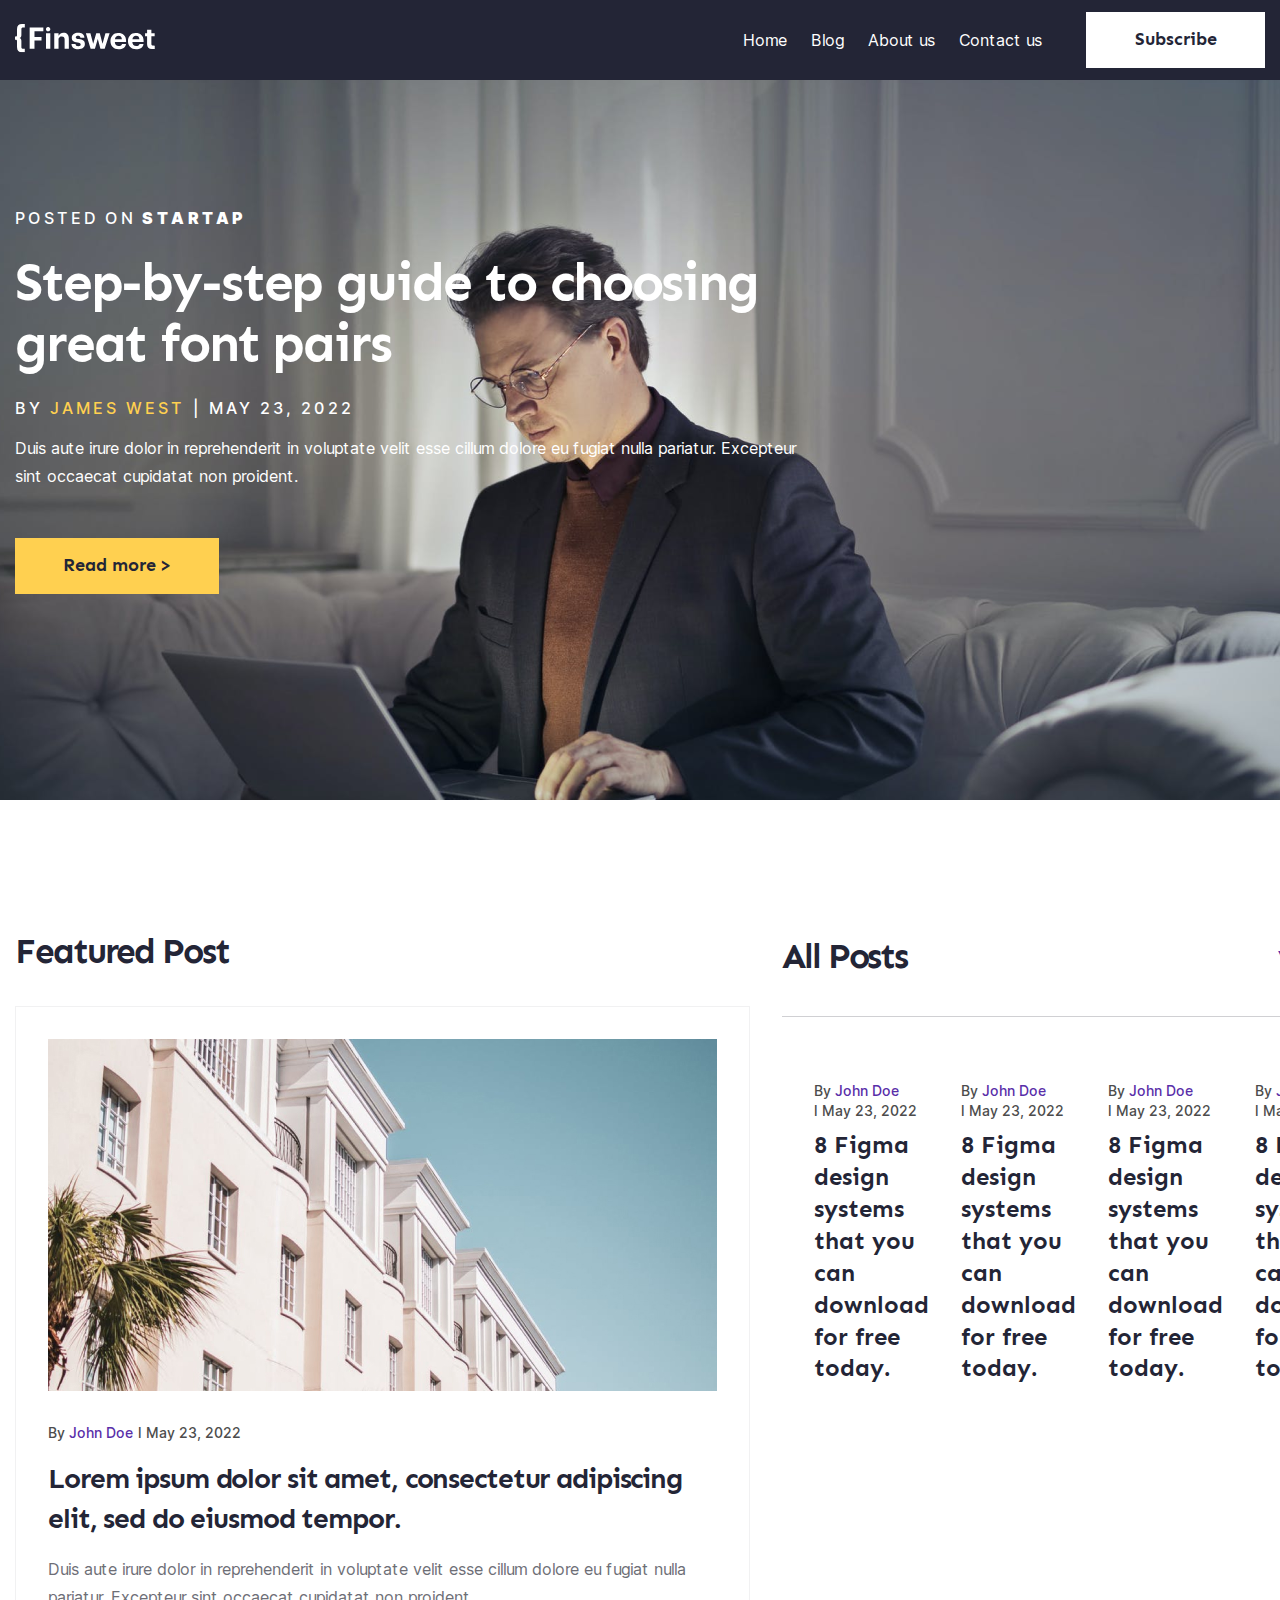
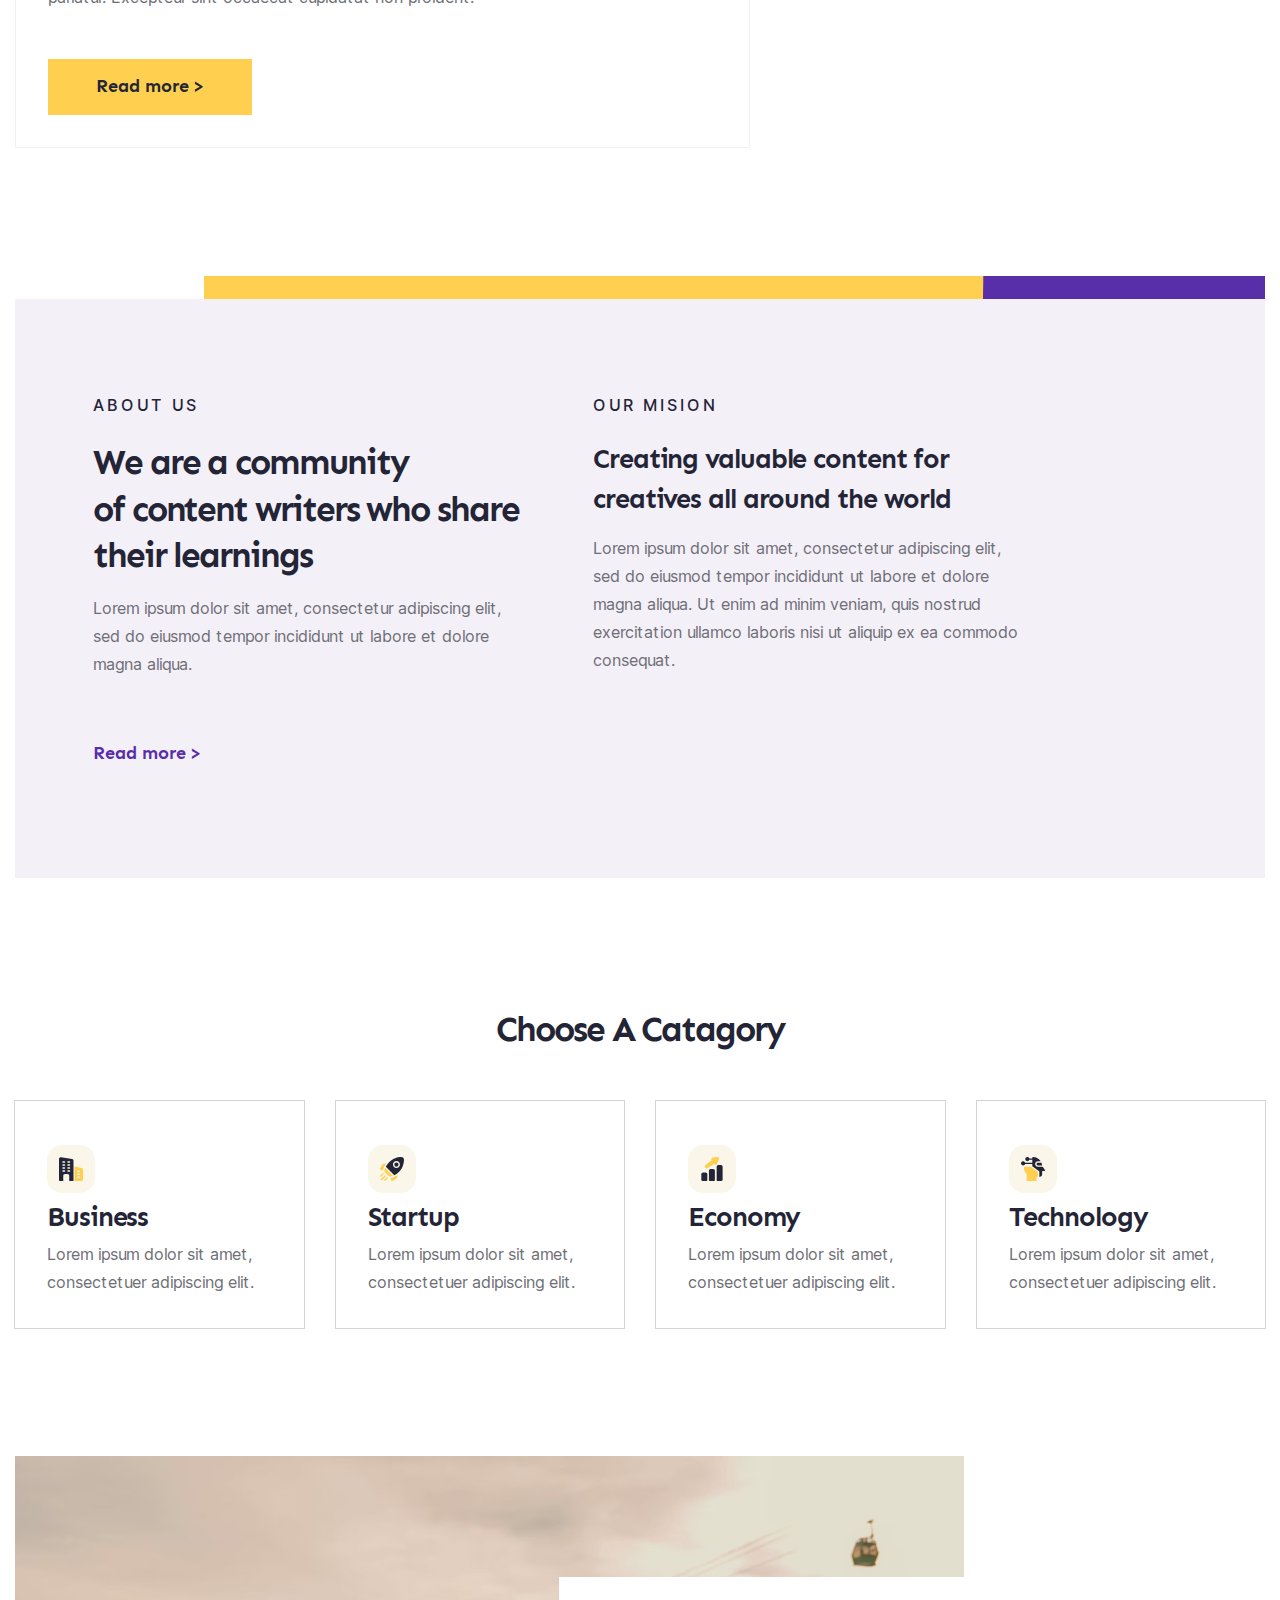
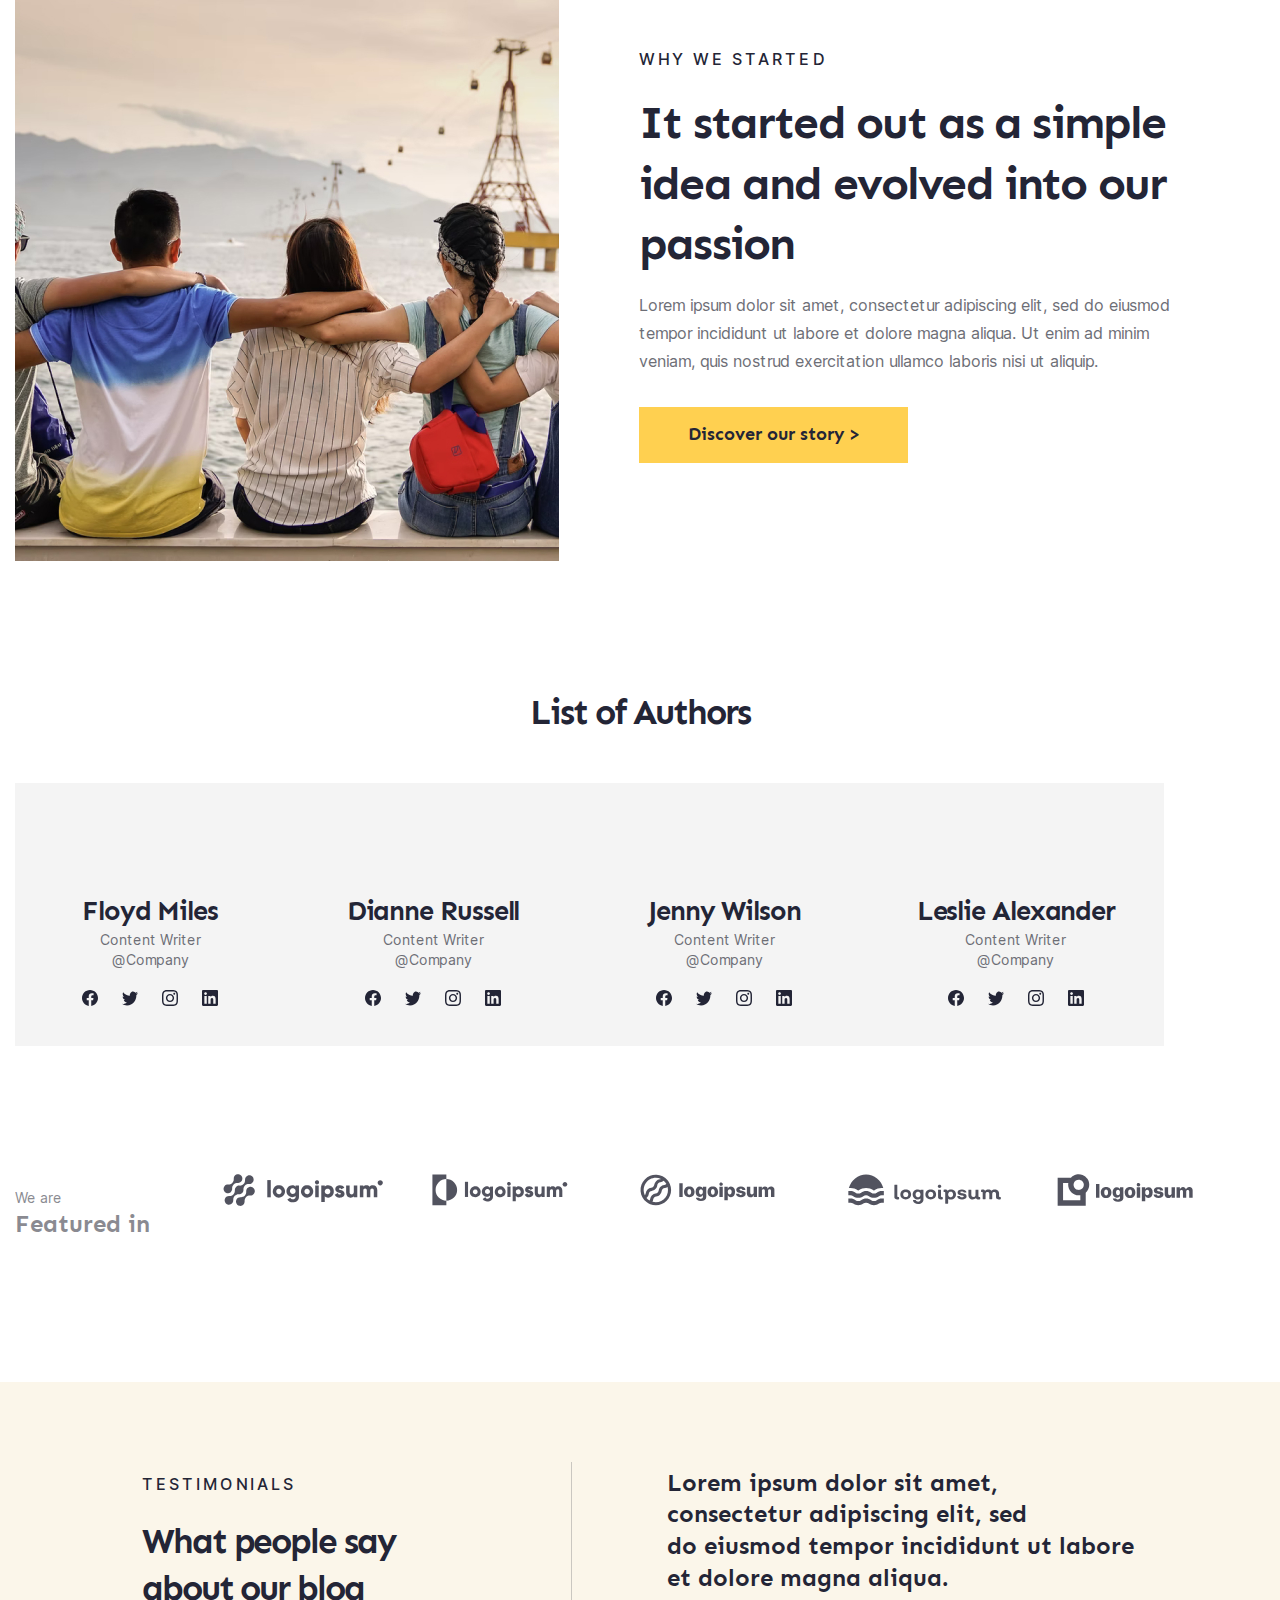
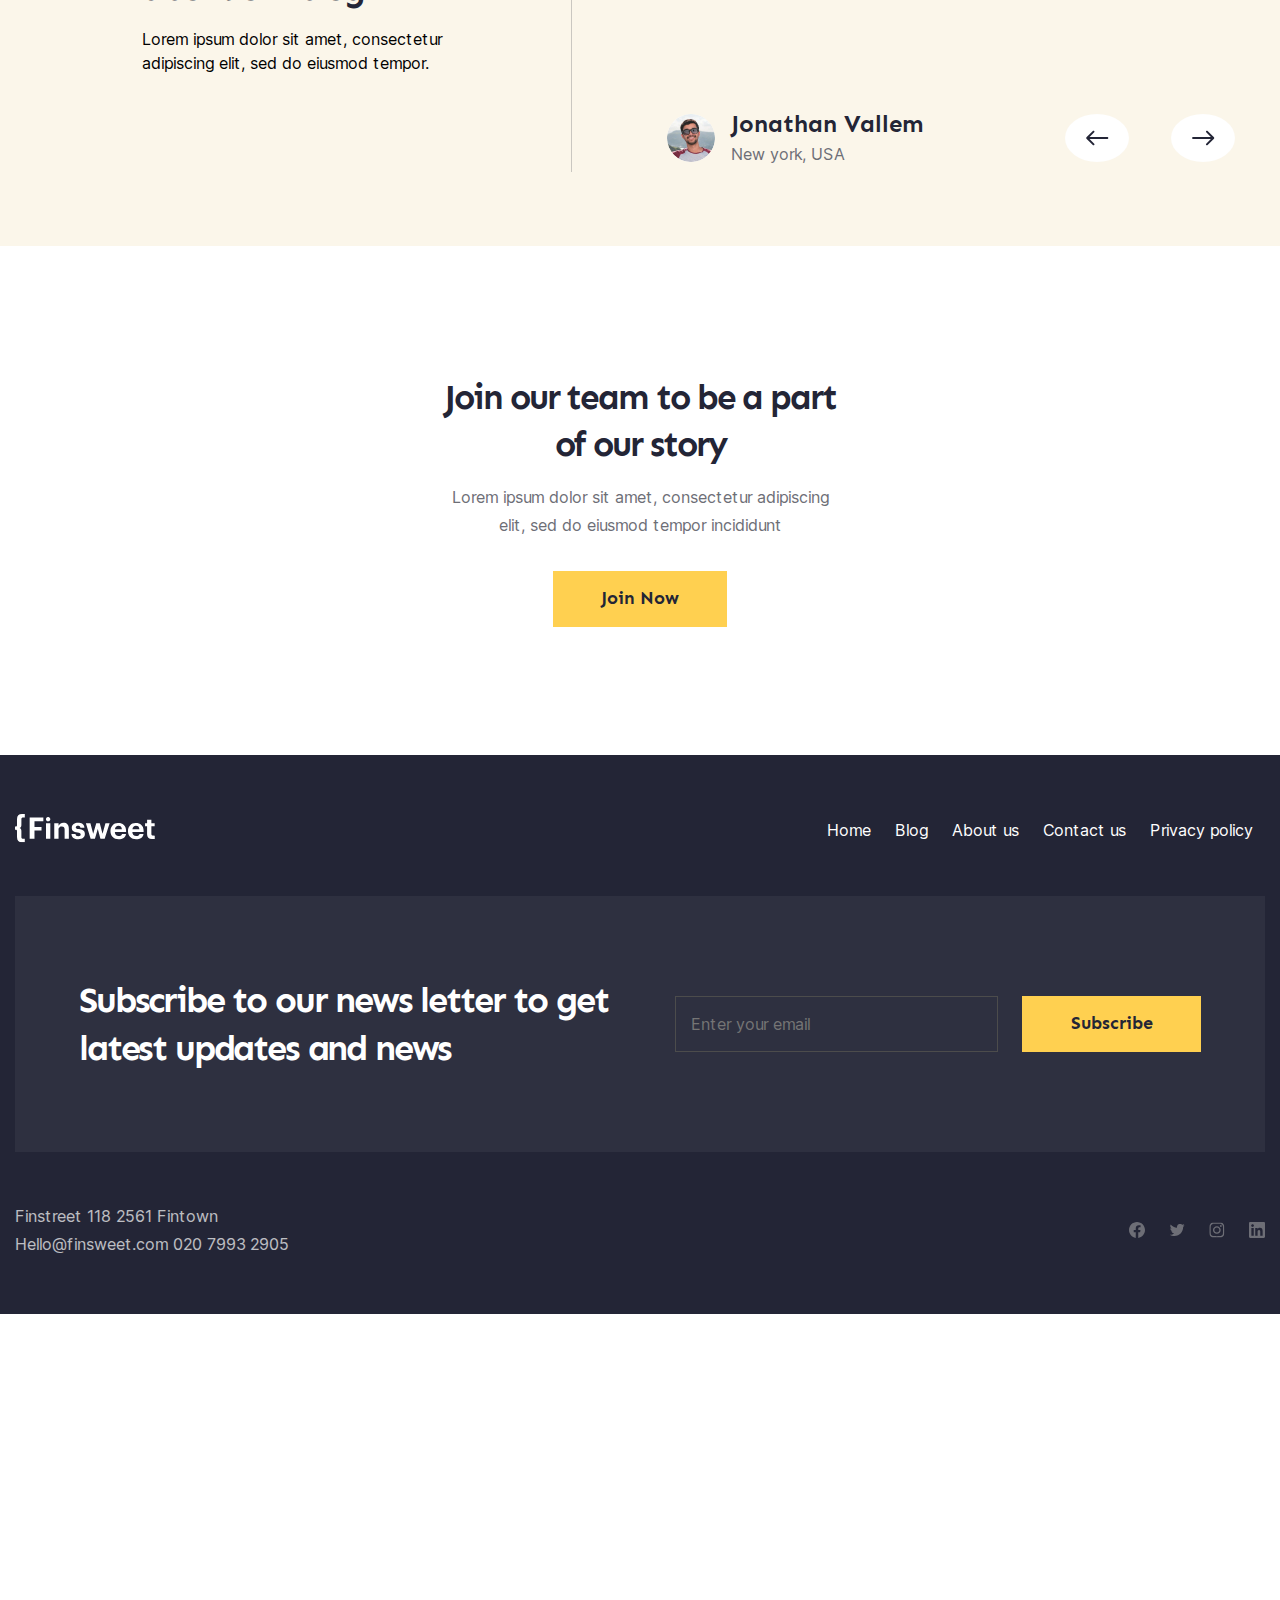
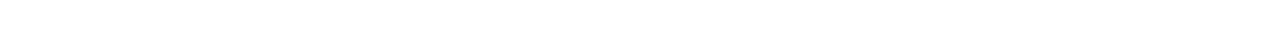
==== commit fe6982fc: "Update why-started" ====
--- a/index.html
+++ b/index.html
@@ -58,13 +58,13 @@
                             <a href="/" class="nav__link">Home</a>
                         </li>
                         <li class="nav__item">
-                            <a href="/blog.html" class="nav__link">Blog</a>
+                            <a href="blog.html" class="nav__link">Blog</a>
                         </li>
                         <li class="nav__item">
-                            <a href="/about-us.html" class="nav__link">About us</a>
+                            <a href="about-us.html" class="nav__link">About us</a>
                         </li>
                         <li class="nav__item">
-                            <a href="/contact-us.html" class="nav__link">Contact us</a>
+                            <a href="contact-us.html" class="nav__link">Contact us</a>
                         </li>
                     </ul>
                 </nav>
